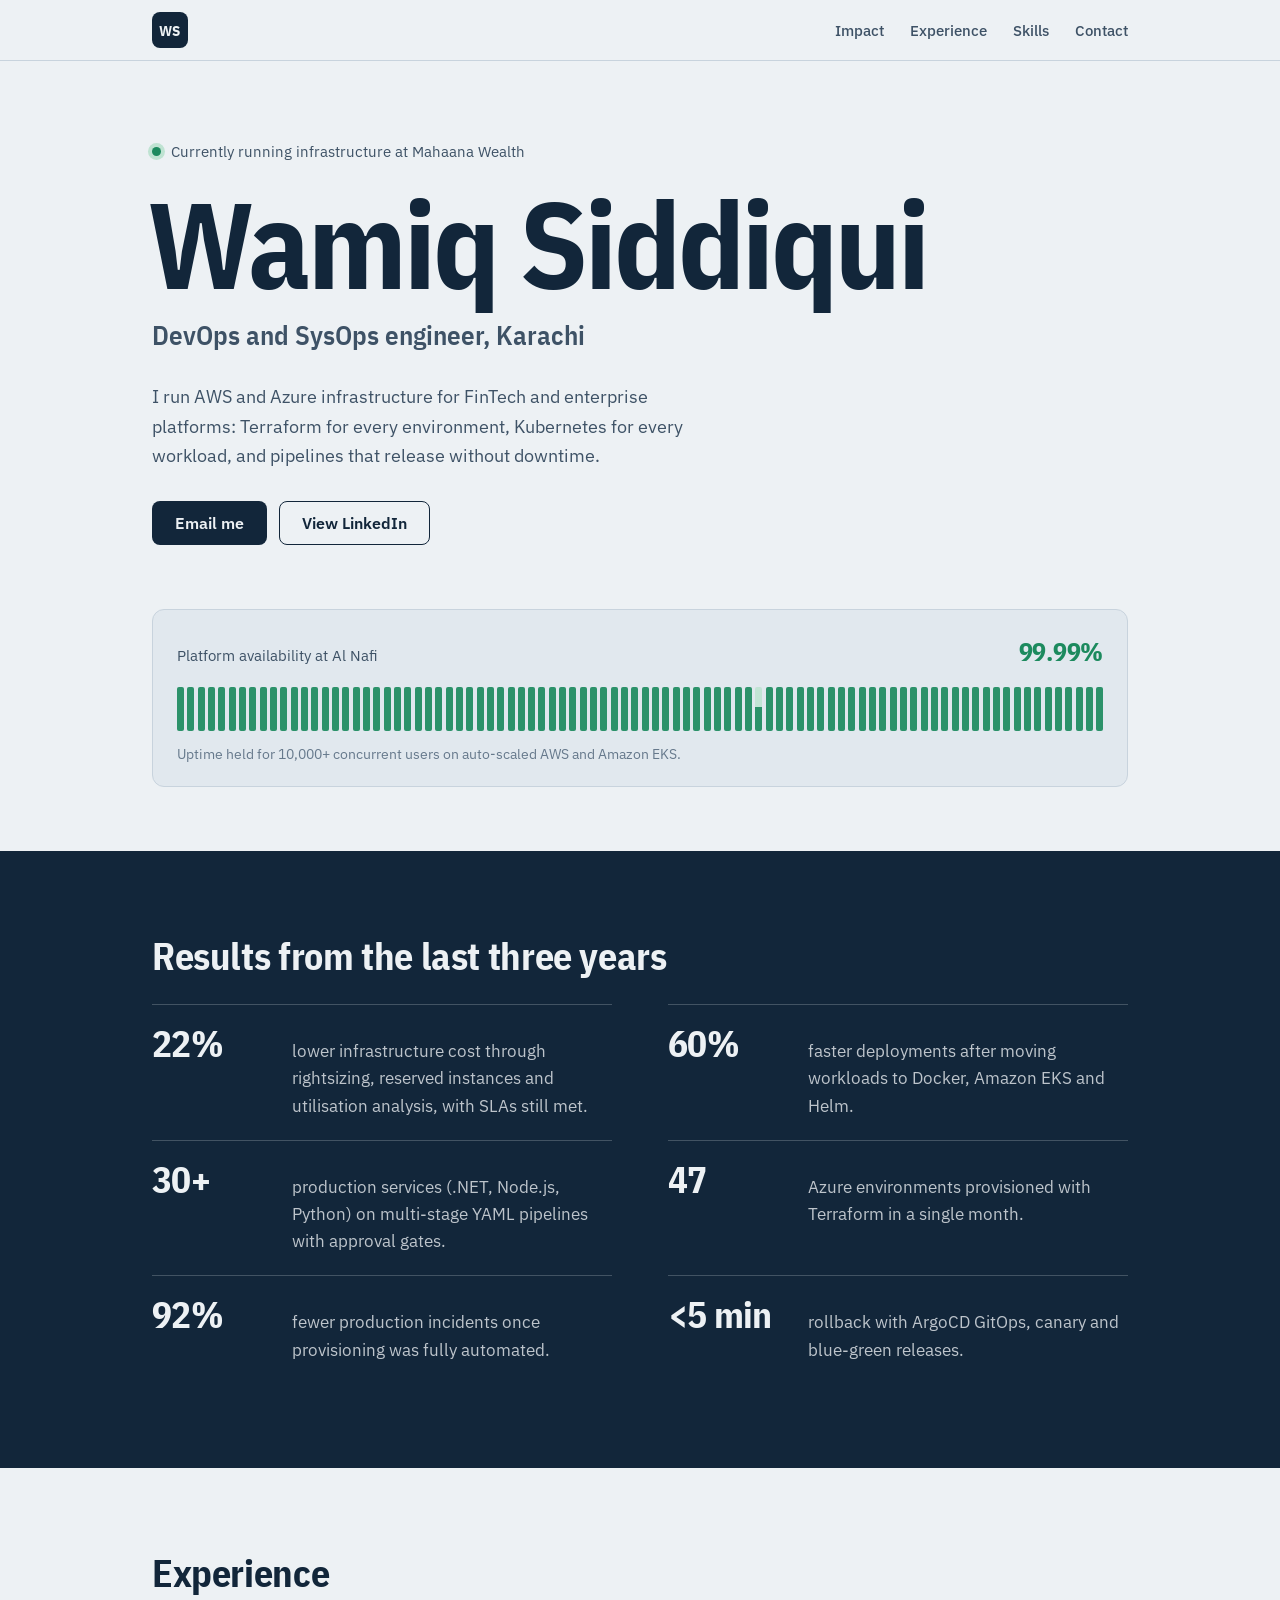
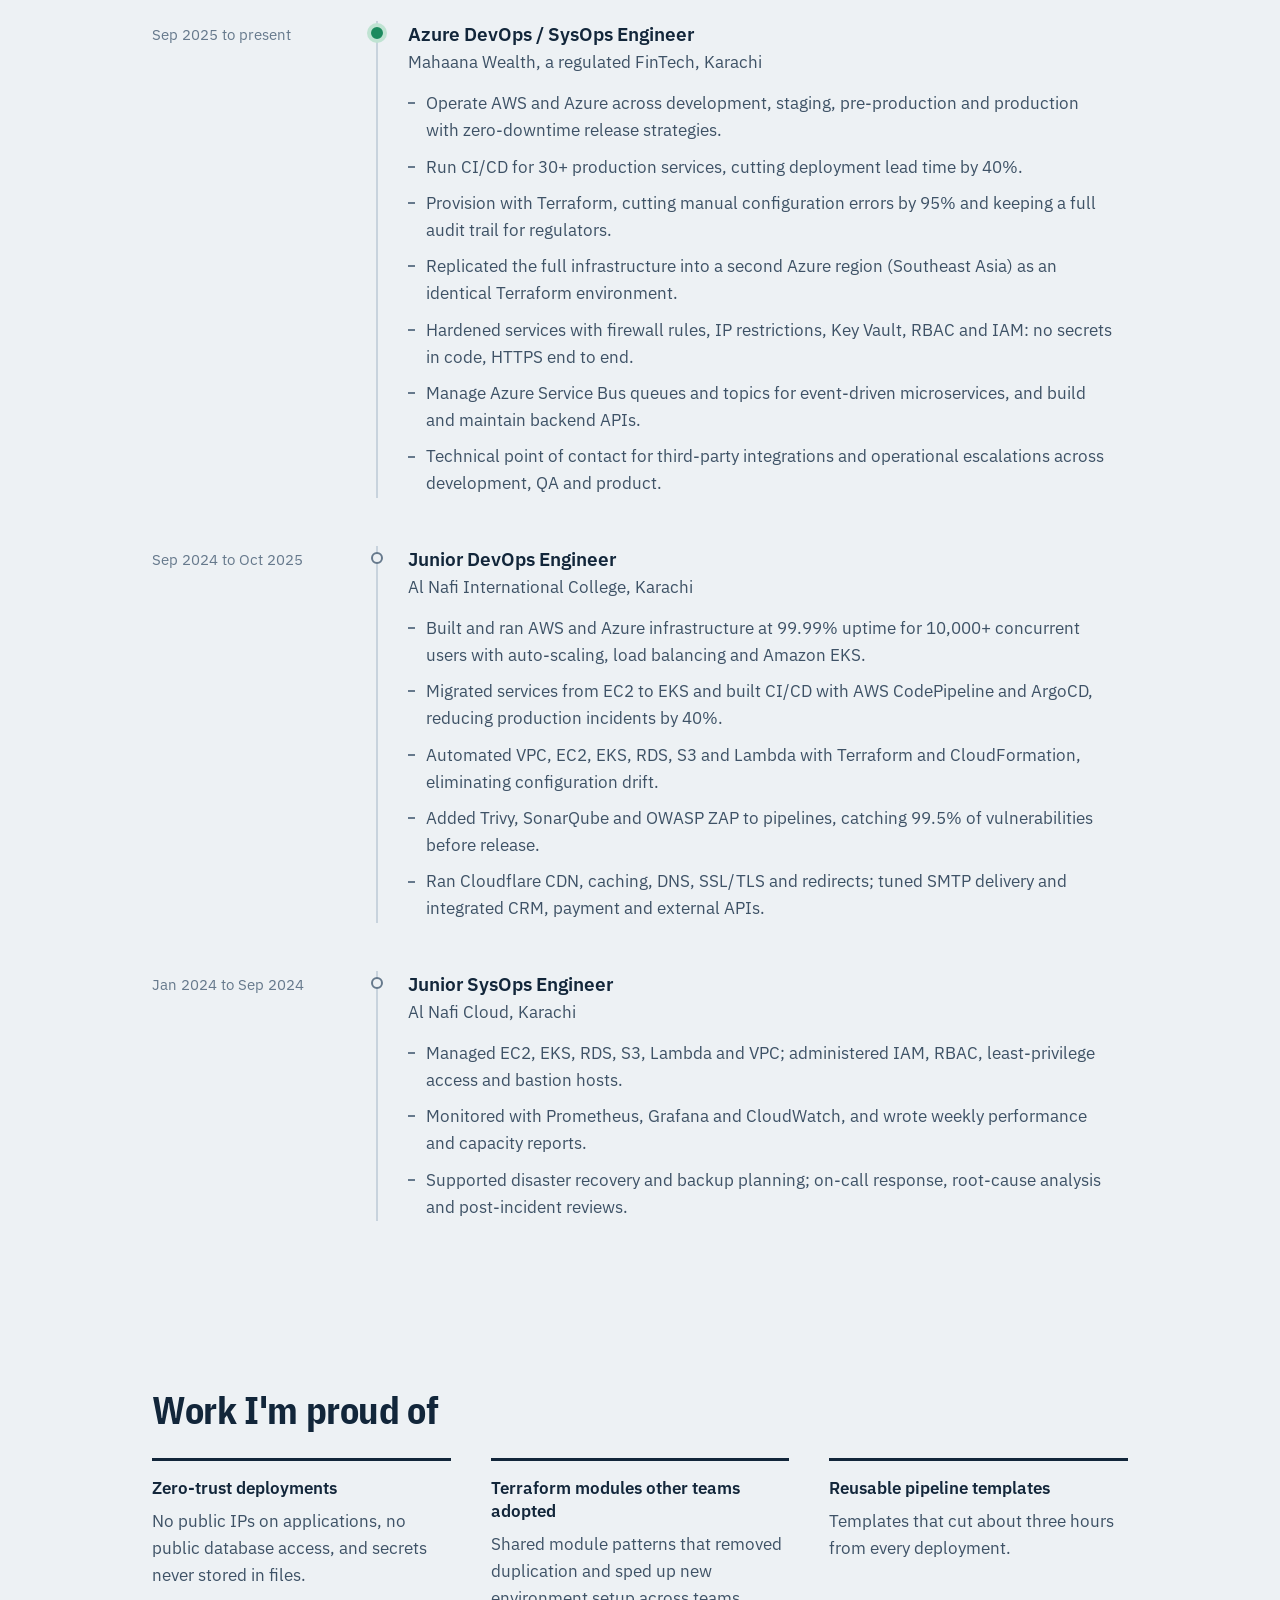
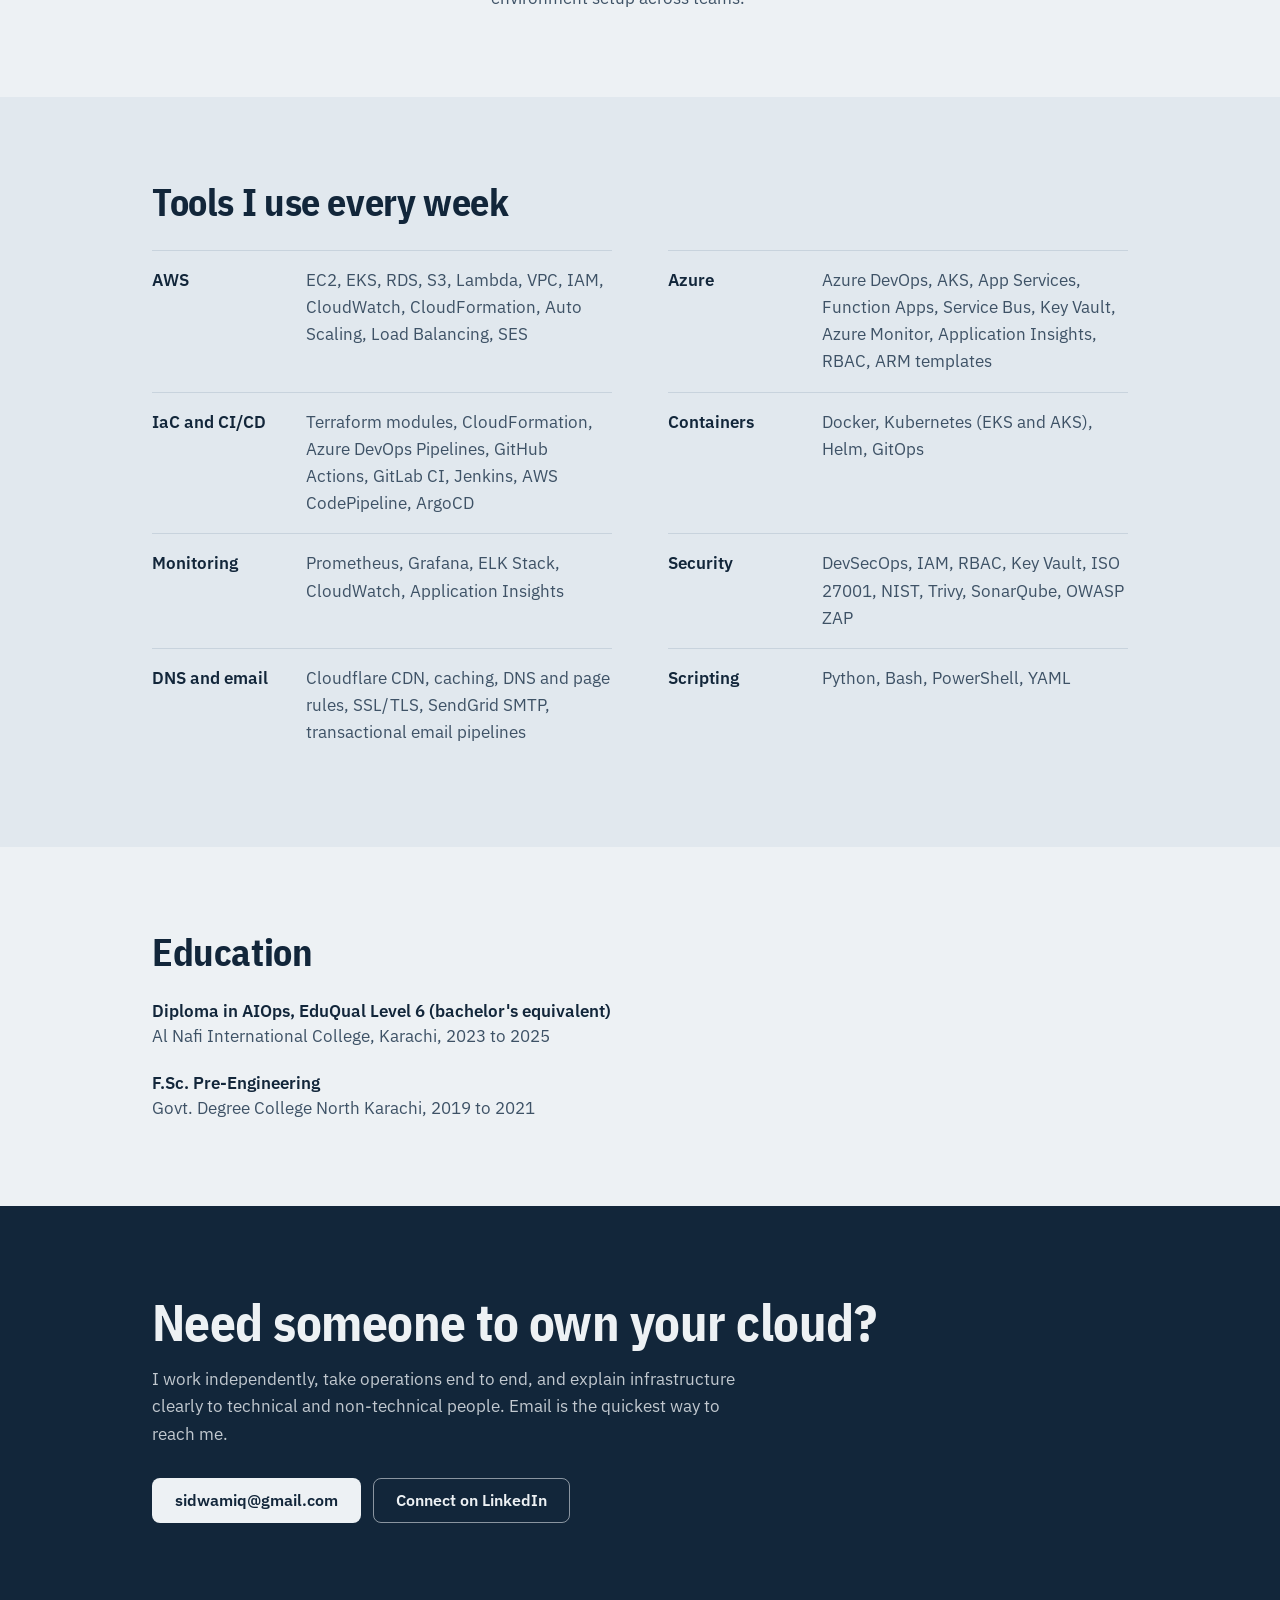
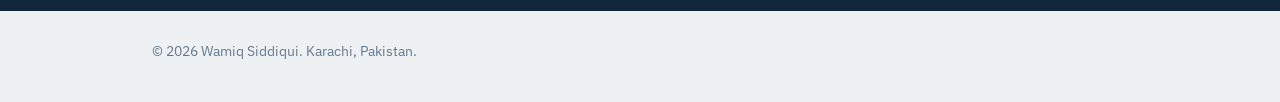
==== index.html @ 4be4a843 "Add portfolio site for Wamiq Siddiqui Static one-page portfolio built from his CV: hero with a statu" ====
<!DOCTYPE html>
<html lang="en">
<head>
<meta charset="utf-8">
<meta name="viewport" content="width=device-width, initial-scale=1">
<title>Wamiq Siddiqui, DevOps and SysOps Engineer</title>
<meta name="description" content="Wamiq Siddiqui is a DevOps and SysOps engineer in Karachi with nearly 3 years running AWS and Azure infrastructure for FinTech and enterprise platforms.">
<meta name="theme-color" content="#12263A">
<meta property="og:type" content="profile">
<meta property="og:title" content="Wamiq Siddiqui, DevOps and SysOps Engineer">
<meta property="og:description" content="AWS and Azure infrastructure, Terraform, Kubernetes and CI/CD for FinTech and enterprise platforms. Based in Karachi.">
<meta property="og:image" content="og-image.png">
<meta name="twitter:card" content="summary_large_image">
<link rel="icon" href="favicon.svg" type="image/svg+xml">
<link rel="preconnect" href="https://fonts.googleapis.com">
<link rel="preconnect" href="https://fonts.gstatic.com" crossorigin>
<link href="https://fonts.googleapis.com/css2?family=IBM+Plex+Sans+Condensed:wght@600;700&family=IBM+Plex+Sans:ital,wght@0,400;0,500;0,600;1,400&display=swap" rel="stylesheet">
<link rel="stylesheet" href="styles.css">
<script type="application/ld+json">
{
  "@context": "https://schema.org",
  "@type": "Person",
  "name": "Wamiq Siddiqui",
  "jobTitle": "DevOps / SysOps Engineer",
  "email": "mailto:sidwamiq@gmail.com",
  "address": { "@type": "PostalAddress", "addressLocality": "Karachi", "addressCountry": "PK" },
  "worksFor": { "@type": "Organization", "name": "Mahaana Wealth" },
  "sameAs": ["https://linkedin.com/in/wamiq-siddiqui-sid-412372236"],
  "knowsAbout": ["AWS", "Microsoft Azure", "Terraform", "Kubernetes", "CI/CD", "DevSecOps", "Cloudflare"]
}
</script>
</head>
<body>
<a class="skip" href="#main">Skip to content</a>

<header class="top">
  <div class="wrap top-row">
    <a class="mark" href="#main" aria-label="Wamiq Siddiqui, back to top"><span aria-hidden="true">WS</span></a>
    <nav aria-label="Sections">
      <a href="#impact">Impact</a>
      <a href="#experience">Experience</a>
      <a href="#skills">Skills</a>
      <a href="#contact">Contact</a>
    </nav>
  </div>
</header>

<main id="main">
  <section class="hero wrap" aria-labelledby="name">
    <p class="state"><span class="dot" aria-hidden="true"></span>Currently running infrastructure at Mahaana Wealth</p>
    <h1 id="name">Wamiq Siddiqui</h1>
    <p class="role">DevOps and SysOps engineer, Karachi</p>
    <p class="lede">I run AWS and Azure infrastructure for FinTech and enterprise platforms: Terraform for every environment, Kubernetes for every workload, and pipelines that release without downtime.</p>
    <div class="actions">
      <a class="btn btn-solid" href="mailto:sidwamiq@gmail.com">Email me</a>
      <a class="btn btn-line" href="https://linkedin.com/in/wamiq-siddiqui-sid-412372236" rel="noopener">View LinkedIn</a>
    </div>

    <figure class="uptime" aria-labelledby="uptime-cap">
      <div class="uptime-head">
        <span>Platform availability at Al Nafi</span>
        <strong>99.99%</strong>
      </div>
      <div class="bars" aria-hidden="true"></div>
      <figcaption id="uptime-cap">Uptime held for 10,000+ concurrent users on auto-scaled AWS and Amazon EKS.</figcaption>
    </figure>
  </section>

  <section class="band" id="impact" aria-labelledby="impact-title">
    <div class="wrap">
      <h2 id="impact-title">Results from the last three years</h2>
      <ul class="impact">
        <li><b>22%</b><span>lower infrastructure cost through rightsizing, reserved instances and utilisation analysis, with SLAs still met.</span></li>
        <li><b>60%</b><span>faster deployments after moving workloads to Docker, Amazon EKS and Helm.</span></li>
        <li><b>30+</b><span>production services (.NET, Node.js, Python) on multi-stage YAML pipelines with approval gates.</span></li>
        <li><b>47</b><span>Azure environments provisioned with Terraform in a single month.</span></li>
        <li><b>92%</b><span>fewer production incidents once provisioning was fully automated.</span></li>
        <li><b>&lt;5 min</b><span>rollback with ArgoCD GitOps, canary and blue-green releases.</span></li>
      </ul>
    </div>
  </section>

  <section class="wrap section" id="experience" aria-labelledby="exp-title">
    <h2 id="exp-title">Experience</h2>
    <ol class="timeline">
      <li>
        <div class="when"><time datetime="2025-09">Sep 2025</time> to present</div>
        <div class="what">
          <h3>Azure DevOps / SysOps Engineer</h3>
          <p class="org">Mahaana Wealth, a regulated FinTech, Karachi</p>
          <ul>
            <li>Operate AWS and Azure across development, staging, pre-production and production with zero-downtime release strategies.</li>
            <li>Run CI/CD for 30+ production services, cutting deployment lead time by 40%.</li>
            <li>Provision with Terraform, cutting manual configuration errors by 95% and keeping a full audit trail for regulators.</li>
            <li>Replicated the full infrastructure into a second Azure region (Southeast Asia) as an identical Terraform environment.</li>
            <li>Hardened services with firewall rules, IP restrictions, Key Vault, RBAC and IAM: no secrets in code, HTTPS end to end.</li>
            <li>Manage Azure Service Bus queues and topics for event-driven microservices, and build and maintain backend APIs.</li>
            <li>Technical point of contact for third-party integrations and operational escalations across development, QA and product.</li>
          </ul>
        </div>
      </li>
      <li>
        <div class="when"><time datetime="2024-09">Sep 2024</time> to <time datetime="2025-10">Oct 2025</time></div>
        <div class="what">
          <h3>Junior DevOps Engineer</h3>
          <p class="org">Al Nafi International College, Karachi</p>
          <ul>
            <li>Built and ran AWS and Azure infrastructure at 99.99% uptime for 10,000+ concurrent users with auto-scaling, load balancing and Amazon EKS.</li>
            <li>Migrated services from EC2 to EKS and built CI/CD with AWS CodePipeline and ArgoCD, reducing production incidents by 40%.</li>
            <li>Automated VPC, EC2, EKS, RDS, S3 and Lambda with Terraform and CloudFormation, eliminating configuration drift.</li>
            <li>Added Trivy, SonarQube and OWASP ZAP to pipelines, catching 99.5% of vulnerabilities before release.</li>
            <li>Ran Cloudflare CDN, caching, DNS, SSL/TLS and redirects; tuned SMTP delivery and integrated CRM, payment and external APIs.</li>
          </ul>
        </div>
      </li>
      <li>
        <div class="when"><time datetime="2024-01">Jan 2024</time> to <time datetime="2024-09">Sep 2024</time></div>
        <div class="what">
          <h3>Junior SysOps Engineer</h3>
          <p class="org">Al Nafi Cloud, Karachi</p>
          <ul>
            <li>Managed EC2, EKS, RDS, S3, Lambda and VPC; administered IAM, RBAC, least-privilege access and bastion hosts.</li>
            <li>Monitored with Prometheus, Grafana and CloudWatch, and wrote weekly performance and capacity reports.</li>
            <li>Supported disaster recovery and backup planning; on-call response, root-cause analysis and post-incident reviews.</li>
          </ul>
        </div>
      </li>
    </ol>
  </section>

  <section class="wrap section" aria-labelledby="ach-title">
    <h2 id="ach-title">Work I'm proud of</h2>
    <div class="proud">
      <article>
        <h3>Zero-trust deployments</h3>
        <p>No public IPs on applications, no public database access, and secrets never stored in files.</p>
      </article>
      <article>
        <h3>Terraform modules other teams adopted</h3>
        <p>Shared module patterns that removed duplication and sped up new environment setup across teams.</p>
      </article>
      <article>
        <h3>Reusable pipeline templates</h3>
        <p>Templates that cut about three hours from every deployment.</p>
      </article>
    </div>
  </section>

  <section class="band band-quiet" id="skills" aria-labelledby="skills-title">
    <div class="wrap">
      <h2 id="skills-title">Tools I use every week</h2>
      <dl class="skills">
        <div><dt>AWS</dt><dd>EC2, EKS, RDS, S3, Lambda, VPC, IAM, CloudWatch, CloudFormation, Auto Scaling, Load Balancing, SES</dd></div>
        <div><dt>Azure</dt><dd>Azure DevOps, AKS, App Services, Function Apps, Service Bus, Key Vault, Azure Monitor, Application Insights, RBAC, ARM templates</dd></div>
        <div><dt>IaC and CI/CD</dt><dd>Terraform modules, CloudFormation, Azure DevOps Pipelines, GitHub Actions, GitLab CI, Jenkins, AWS CodePipeline, ArgoCD</dd></div>
        <div><dt>Containers</dt><dd>Docker, Kubernetes (EKS and AKS), Helm, GitOps</dd></div>
        <div><dt>Monitoring</dt><dd>Prometheus, Grafana, ELK Stack, CloudWatch, Application Insights</dd></div>
        <div><dt>Security</dt><dd>DevSecOps, IAM, RBAC, Key Vault, ISO 27001, NIST, Trivy, SonarQube, OWASP ZAP</dd></div>
        <div><dt>DNS and email</dt><dd>Cloudflare CDN, caching, DNS and page rules, SSL/TLS, SendGrid SMTP, transactional email pipelines</dd></div>
        <div><dt>Scripting</dt><dd>Python, Bash, PowerShell, YAML</dd></div>
      </dl>
    </div>
  </section>

  <section class="wrap section" aria-labelledby="edu-title">
    <h2 id="edu-title">Education</h2>
    <ul class="edu">
      <li><h3>Diploma in AIOps, EduQual Level 6 (bachelor's equivalent)</h3><p>Al Nafi International College, Karachi, 2023 to 2025</p></li>
      <li><h3>F.Sc. Pre-Engineering</h3><p>Govt. Degree College North Karachi, 2019 to 2021</p></li>
    </ul>
  </section>

  <section class="contact" id="contact" aria-labelledby="contact-title">
    <div class="wrap">
      <h2 id="contact-title">Need someone to own your cloud?</h2>
      <p>I work independently, take operations end to end, and explain infrastructure clearly to technical and non-technical people. Email is the quickest way to reach me.</p>
      <div class="actions">
        <a class="btn btn-light" href="mailto:sidwamiq@gmail.com">sidwamiq@gmail.com</a>
        <a class="btn btn-ghost" href="https://linkedin.com/in/wamiq-siddiqui-sid-412372236" rel="noopener">Connect on LinkedIn</a>
      </div>
    </div>
  </section>
</main>

<footer class="foot wrap">
  <p>&copy; <span id="yr">2026</span> Wamiq Siddiqui. Karachi, Pakistan.</p>
</footer>

<script src="main.js" defer></script>
</body>
</html>
---- styles.css ----
/* Wamiq Siddiqui portfolio
   Palette: steel-blue paper, navy ink, one status green used only for "healthy" signals. */
:root{
  --paper:#EDF1F4;
  --paper-2:#E1E8EE;
  --ink:#12263A;
  --ink-2:#3E5266;
  --ink-3:#66798C;
  --rule:#C8D3DD;
  --ok:#1C8A5E;
  --ok-soft:#BFE3D2;
  --link:#1F5FBF;
  --wrap:1040px;
  --display:"IBM Plex Sans Condensed","Arial Narrow",system-ui,sans-serif;
  --text:"IBM Plex Sans",system-ui,-apple-system,"Segoe UI",Roboto,sans-serif;
  color-scheme:light;
}
@media (prefers-color-scheme: dark){
  :root{
    --paper:#0F1C29;
    --paper-2:#152637;
    --ink:#E6EDF3;
    --ink-2:#B3C1CE;
    --ink-3:#8496A8;
    --rule:#2A3D50;
    --ok:#3CC48A;
    --ok-soft:#1E4A3A;
    --link:#7FB0FF;
    color-scheme:dark;
  }
}

*,*::before,*::after{box-sizing:border-box}
html{-webkit-text-size-adjust:100%;scroll-behavior:smooth;scroll-padding-top:72px}
body{margin:0;background:var(--paper);color:var(--ink);font-family:var(--text);font-size:17px;line-height:1.6}
a{color:var(--link);text-underline-offset:.2em;text-decoration-thickness:1px}
a:hover{text-decoration-thickness:2px}
:focus-visible{outline:3px solid var(--link);outline-offset:3px;border-radius:4px}
h1,h2,h3{margin:0;font-weight:700;color:var(--ink)}
h2{font-family:var(--display);font-size:clamp(1.7rem,3.4vw,2.35rem);line-height:1.1;letter-spacing:-.01em;margin-bottom:28px}
h3{font-size:1.06rem;line-height:1.35;font-weight:600}
p{margin:0}
ul,ol{margin:0;padding:0}

.wrap{max-width:var(--wrap);margin:0 auto;padding:0 32px}
.skip{position:absolute;left:-999px;top:8px;background:var(--ink);color:var(--paper);padding:8px 14px;border-radius:6px;z-index:50}
.skip:focus{left:12px}

/* top bar */
.top{position:sticky;top:0;z-index:20;background:color-mix(in srgb,var(--paper) 88%,transparent);backdrop-filter:blur(10px);-webkit-backdrop-filter:blur(10px);border-bottom:1px solid var(--rule)}
.top-row{display:flex;align-items:center;justify-content:space-between;height:60px}
.mark{display:grid;place-items:center;width:36px;height:36px;border-radius:8px;background:var(--ink);color:var(--paper);font-family:var(--display);font-weight:700;font-size:.95rem;text-decoration:none;letter-spacing:.02em}
.top nav{display:flex;gap:26px}
.top nav a{color:var(--ink-2);text-decoration:none;font-size:.95rem;font-weight:500}
.top nav a:hover{color:var(--ink)}

/* hero */
.hero{padding:76px 32px 64px}
.state{display:inline-flex;align-items:center;gap:10px;font-size:.93rem;color:var(--ink-2);margin-bottom:26px}
.dot{width:9px;height:9px;border-radius:50%;background:var(--ok);box-shadow:0 0 0 4px var(--ok-soft)}
h1{font-family:var(--display);font-size:clamp(3.2rem,10.5vw,7.6rem);line-height:.9;letter-spacing:-.025em;font-weight:700;margin-left:-.04em}
.role{font-family:var(--display);font-weight:600;font-size:clamp(1.25rem,2.6vw,1.7rem);color:var(--ink-2);margin:14px 0 26px}
.lede{max-width:36rem;font-size:1.15rem;color:var(--ink-2)}
.actions{display:flex;flex-wrap:wrap;gap:12px;margin-top:30px}
.btn{display:inline-flex;align-items:center;padding:12px 22px;border-radius:8px;font-weight:600;font-size:.98rem;text-decoration:none;border:1.5px solid transparent;line-height:1.2}
.btn-solid{background:var(--ink);color:var(--paper)}
.btn-solid:hover{background:var(--link);color:#fff}
.btn-line{border-color:var(--ink);color:var(--ink)}
.btn-line:hover{background:var(--ink);color:var(--paper)}

/* the one bold element: a status-page uptime strip */
.uptime{margin:64px 0 0;padding:22px 24px 20px;background:var(--paper-2);border:1px solid var(--rule);border-radius:12px}
.uptime-head{display:flex;justify-content:space-between;align-items:baseline;gap:16px;margin-bottom:14px;font-size:.95rem;color:var(--ink-2)}
.uptime-head strong{font-family:var(--display);font-size:1.6rem;color:var(--ok);letter-spacing:-.01em}
.bars{display:flex;gap:3px;height:44px;align-items:stretch}
.bars i{flex:1;border-radius:2px;background:var(--ok);transform-origin:bottom;opacity:.92}
.bars i.dip{background:linear-gradient(var(--ok-soft) 0 45%,var(--ok) 45%)}
.uptime figcaption{display:flex;justify-content:space-between;flex-wrap:wrap;gap:6px 20px;margin-top:12px;font-size:.88rem;color:var(--ink-3)}
@media (prefers-reduced-motion: no-preference){
  .bars.go i{animation:rise .7s cubic-bezier(.2,.8,.2,1) both;animation-delay:calc(var(--i) * 9ms)}
  @keyframes rise{from{transform:scaleY(0)}to{transform:scaleY(1)}}
}

/* sections */
.section{padding:84px 32px}
.band{background:var(--ink);color:var(--paper);padding:84px 0}
.band h2{color:var(--paper)}
.band-quiet{background:var(--paper-2);color:var(--ink)}
.band-quiet h2{color:var(--ink)}

.impact{list-style:none;display:grid;grid-template-columns:repeat(2,1fr);gap:0 56px}
.impact li{display:grid;grid-template-columns:7.5rem 1fr;gap:20px;align-items:baseline;padding:20px 0;border-top:1px solid color-mix(in srgb,var(--paper) 22%,transparent)}
.impact b{font-family:var(--display);font-size:2.3rem;line-height:1;letter-spacing:-.02em;color:var(--paper)}
.impact span{color:color-mix(in srgb,var(--paper) 78%,var(--ink))}

/* experience timeline: this is a real sequence, so it gets a rail */
.timeline{list-style:none;position:relative}
.timeline>li{display:grid;grid-template-columns:12rem 1fr;gap:32px;padding:0 0 48px;position:relative}
.timeline>li:last-child{padding-bottom:0}
.when{font-size:.93rem;color:var(--ink-3);padding-top:2px;font-variant-numeric:tabular-nums}
.what{position:relative;padding-left:30px;border-left:2px solid var(--rule)}
.what::before{content:"";position:absolute;left:-7px;top:6px;width:12px;height:12px;border-radius:50%;background:var(--paper);border:2px solid var(--ink-3)}
.timeline>li:first-child .what::before{background:var(--ok);border-color:var(--ok);box-shadow:0 0 0 4px var(--ok-soft)}
.what h3{font-size:1.2rem}
.org{color:var(--ink-2);margin:2px 0 14px}
.what ul{list-style:none;display:grid;gap:9px;max-width:44rem}
.what li{position:relative;padding-left:18px;color:var(--ink-2)}
.what li::before{content:"";position:absolute;left:0;top:.72em;width:7px;height:2px;background:var(--ink-3)}

.proud{display:grid;grid-template-columns:repeat(3,1fr);gap:40px}
.proud article{border-top:3px solid var(--ink);padding-top:16px}
.proud p{color:var(--ink-2);margin-top:8px}

.skills{margin:0;display:grid;grid-template-columns:1fr 1fr;gap:0 56px}
.skills div{display:grid;grid-template-columns:8.5rem 1fr;gap:18px;padding:16px 0;border-top:1px solid var(--rule)}
.skills dt{font-weight:600}
.skills dd{margin:0;color:var(--ink-2)}

.edu{list-style:none;display:grid;gap:22px}
.edu p{color:var(--ink-2)}

.contact{background:var(--ink);color:var(--paper);padding:88px 0}
.contact h2{color:var(--paper);font-size:clamp(2rem,4.6vw,3.2rem);margin-bottom:16px}
.contact p{max-width:38rem;color:color-mix(in srgb,var(--paper) 80%,var(--ink))}
.btn-light{background:var(--paper);color:var(--ink)}
.btn-light:hover{background:var(--ok-soft)}
.btn-ghost{border-color:color-mix(in srgb,var(--paper) 55%,transparent);color:var(--paper)}
.btn-ghost:hover{border-color:var(--paper)}
.contact :focus-visible,.band:not(.band-quiet) :focus-visible{outline-color:var(--paper)}

.foot{padding:28px 32px 40px;font-size:.9rem;color:var(--ink-3)}

@media (max-width: 860px){
  body{font-size:16px}
  .wrap,.hero,.section,.foot{padding-left:20px;padding-right:20px}
  .top nav{gap:16px}
  .top nav a{font-size:.9rem}
  .hero{padding-top:52px}
  .impact,.skills,.proud{grid-template-columns:1fr}
  .proud{gap:28px}
  .timeline>li{grid-template-columns:1fr;gap:6px}
  .section,.band,.contact{padding-top:64px;padding-bottom:64px}
  .bars{gap:2px;height:36px}
}
@media (max-width: 480px){
  .top nav a[href="#skills"]{display:none}
  .impact li{grid-template-columns:5.6rem 1fr;gap:14px}
  .impact b{font-size:1.9rem}
  .skills div{grid-template-columns:1fr;gap:2px}
}

/* dark mode: keep the dark bands dark instead of inverting them */
@media (prefers-color-scheme: dark){
  .band:not(.band-quiet),.contact{background:#08131D;color:#E6EDF3}
  .band:not(.band-quiet) h2,.contact h2,.impact b{color:#E6EDF3}
  .impact li{border-top-color:#22374A}
  .impact span,.contact p{color:#B3C1CE}
  .btn-light{background:#E6EDF3;color:#0F1C29}
  .btn-ghost{border-color:#5E7184;color:#E6EDF3}
  .btn-solid{background:#E6EDF3;color:#0F1C29}
  .btn-solid:hover{background:var(--link);color:#0F1C29}
}
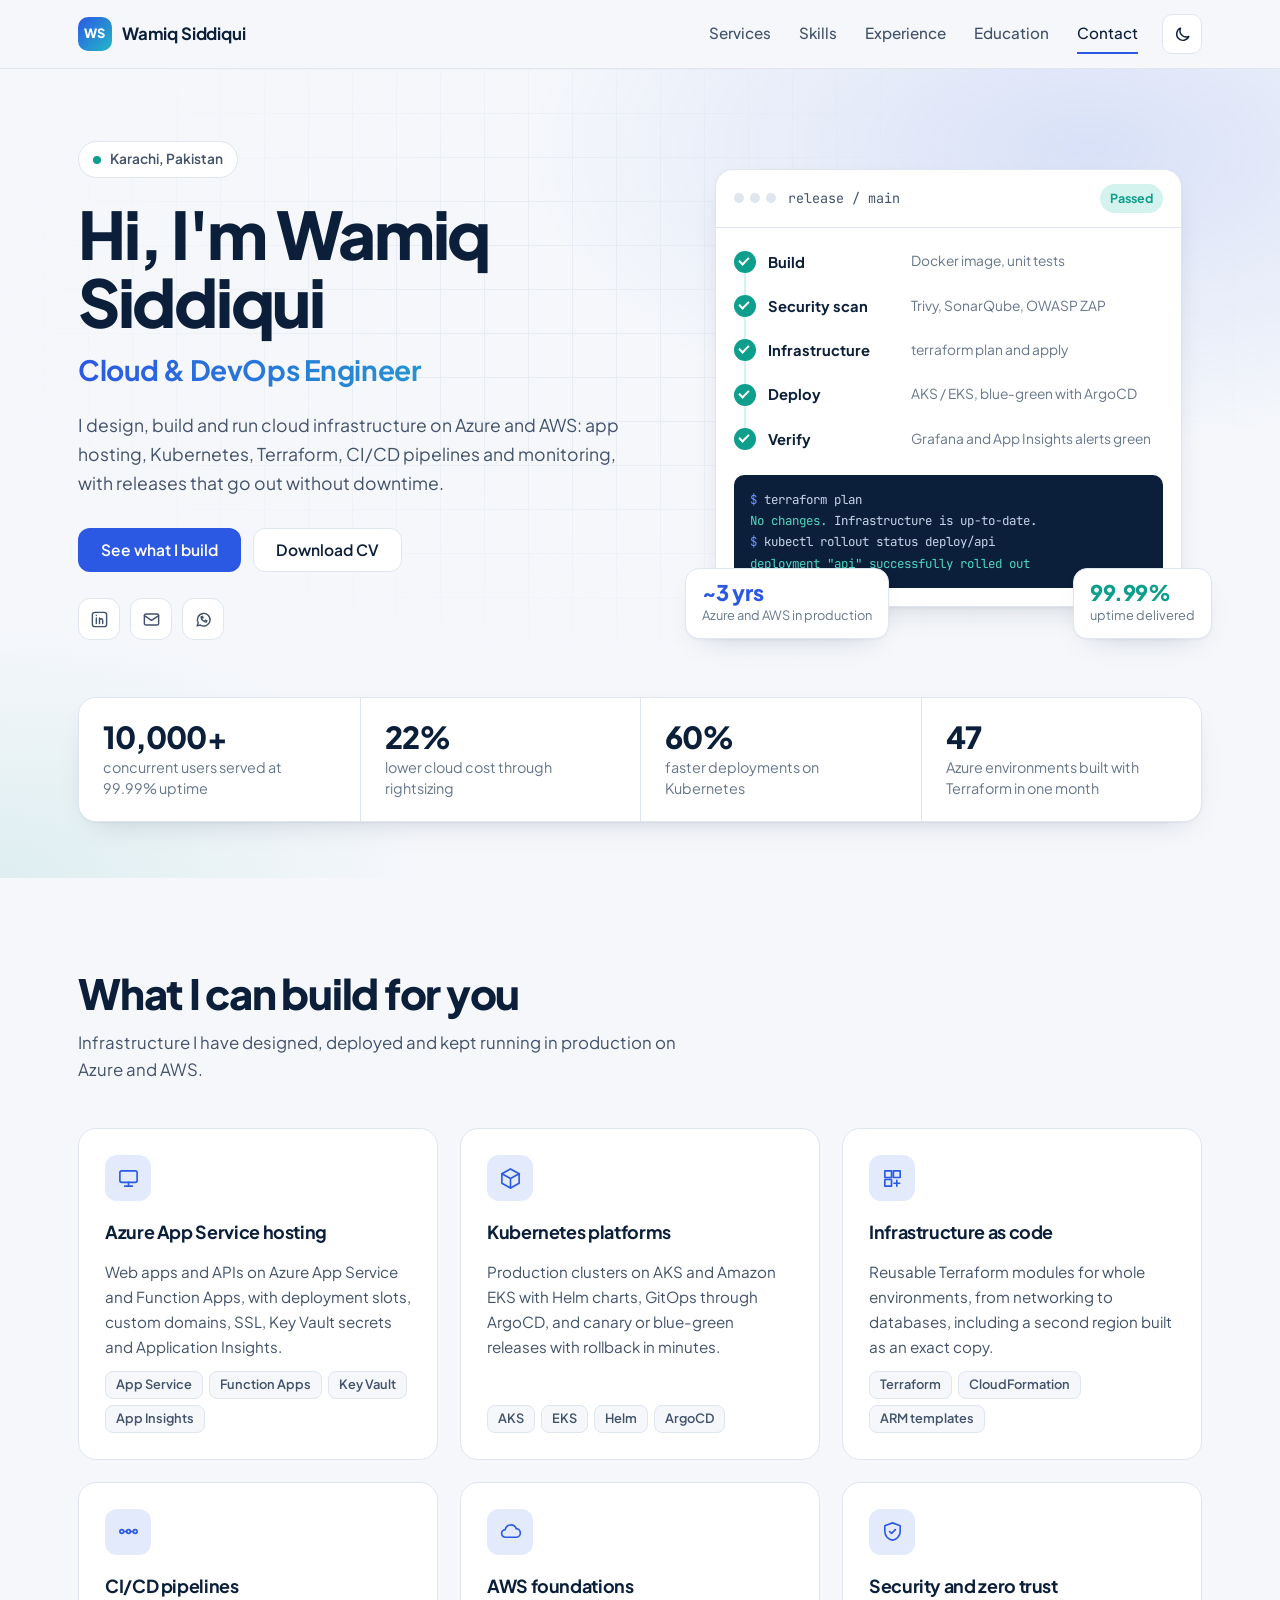
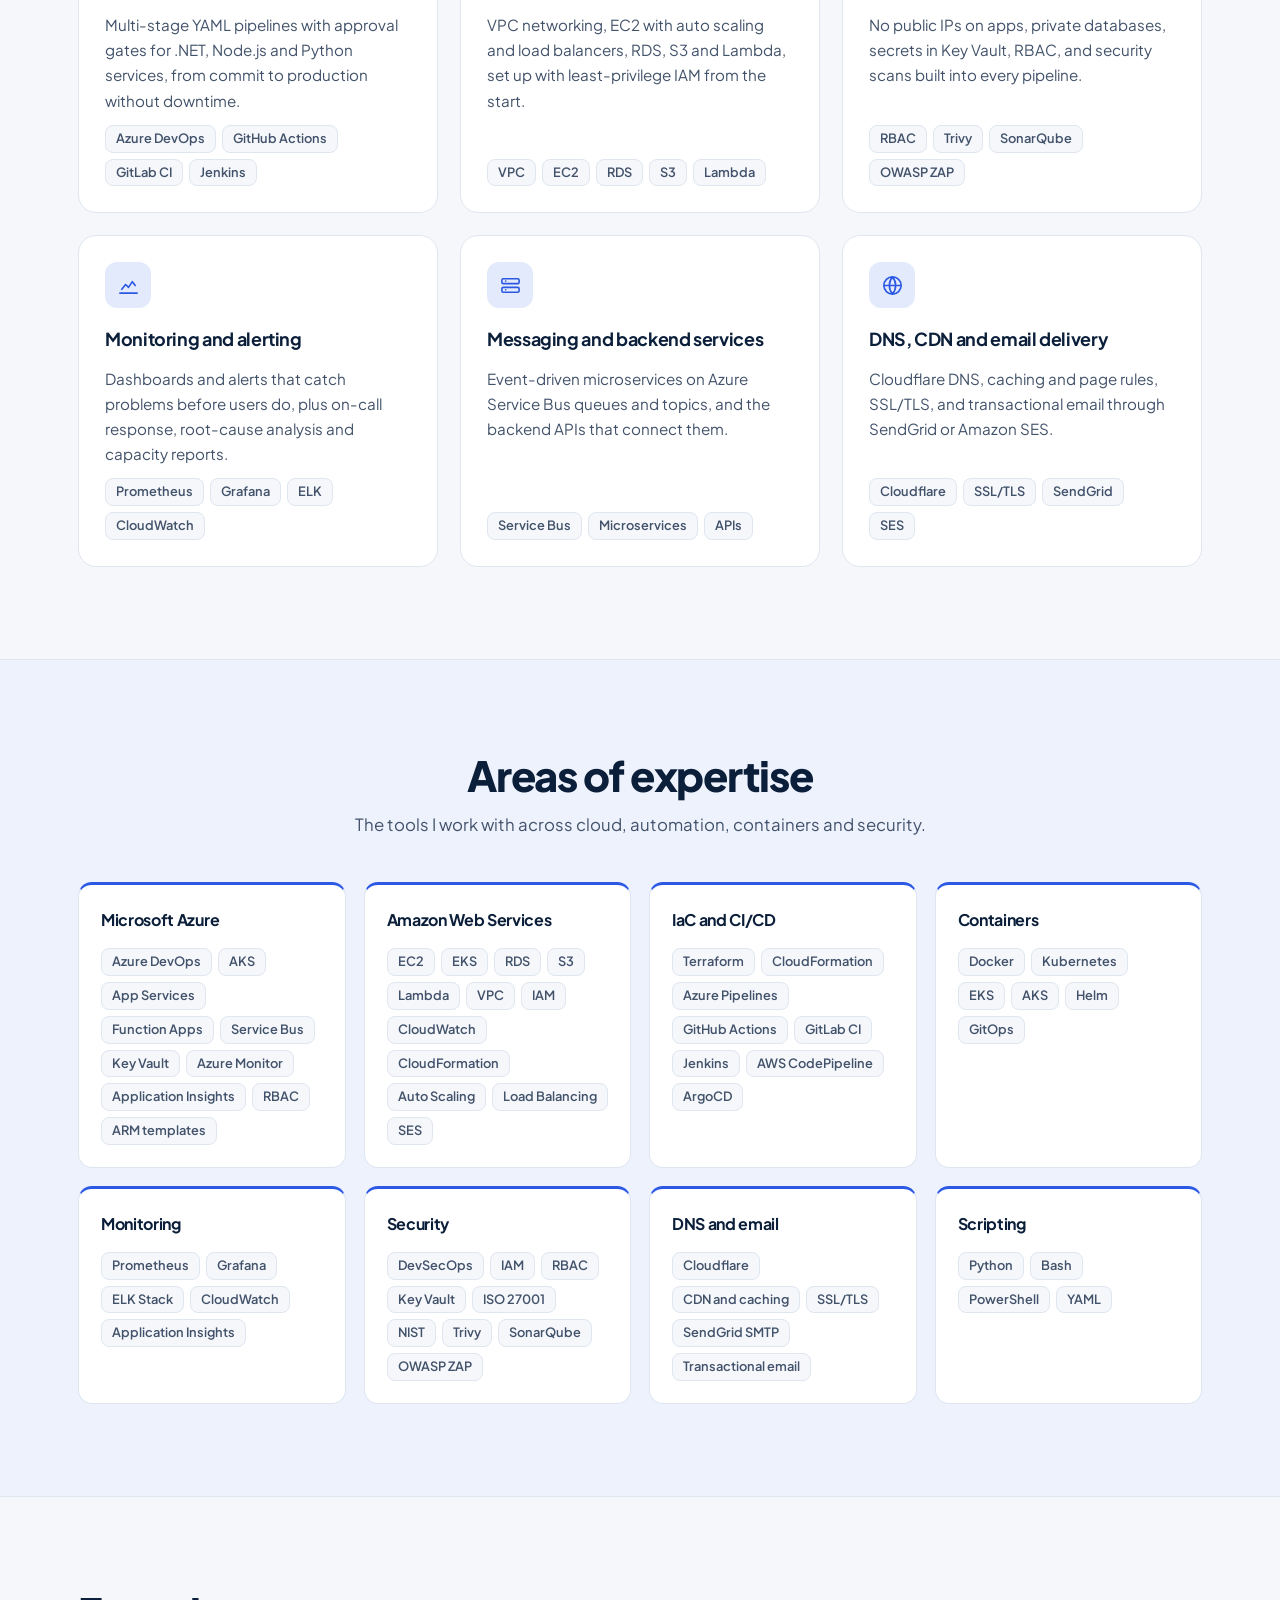
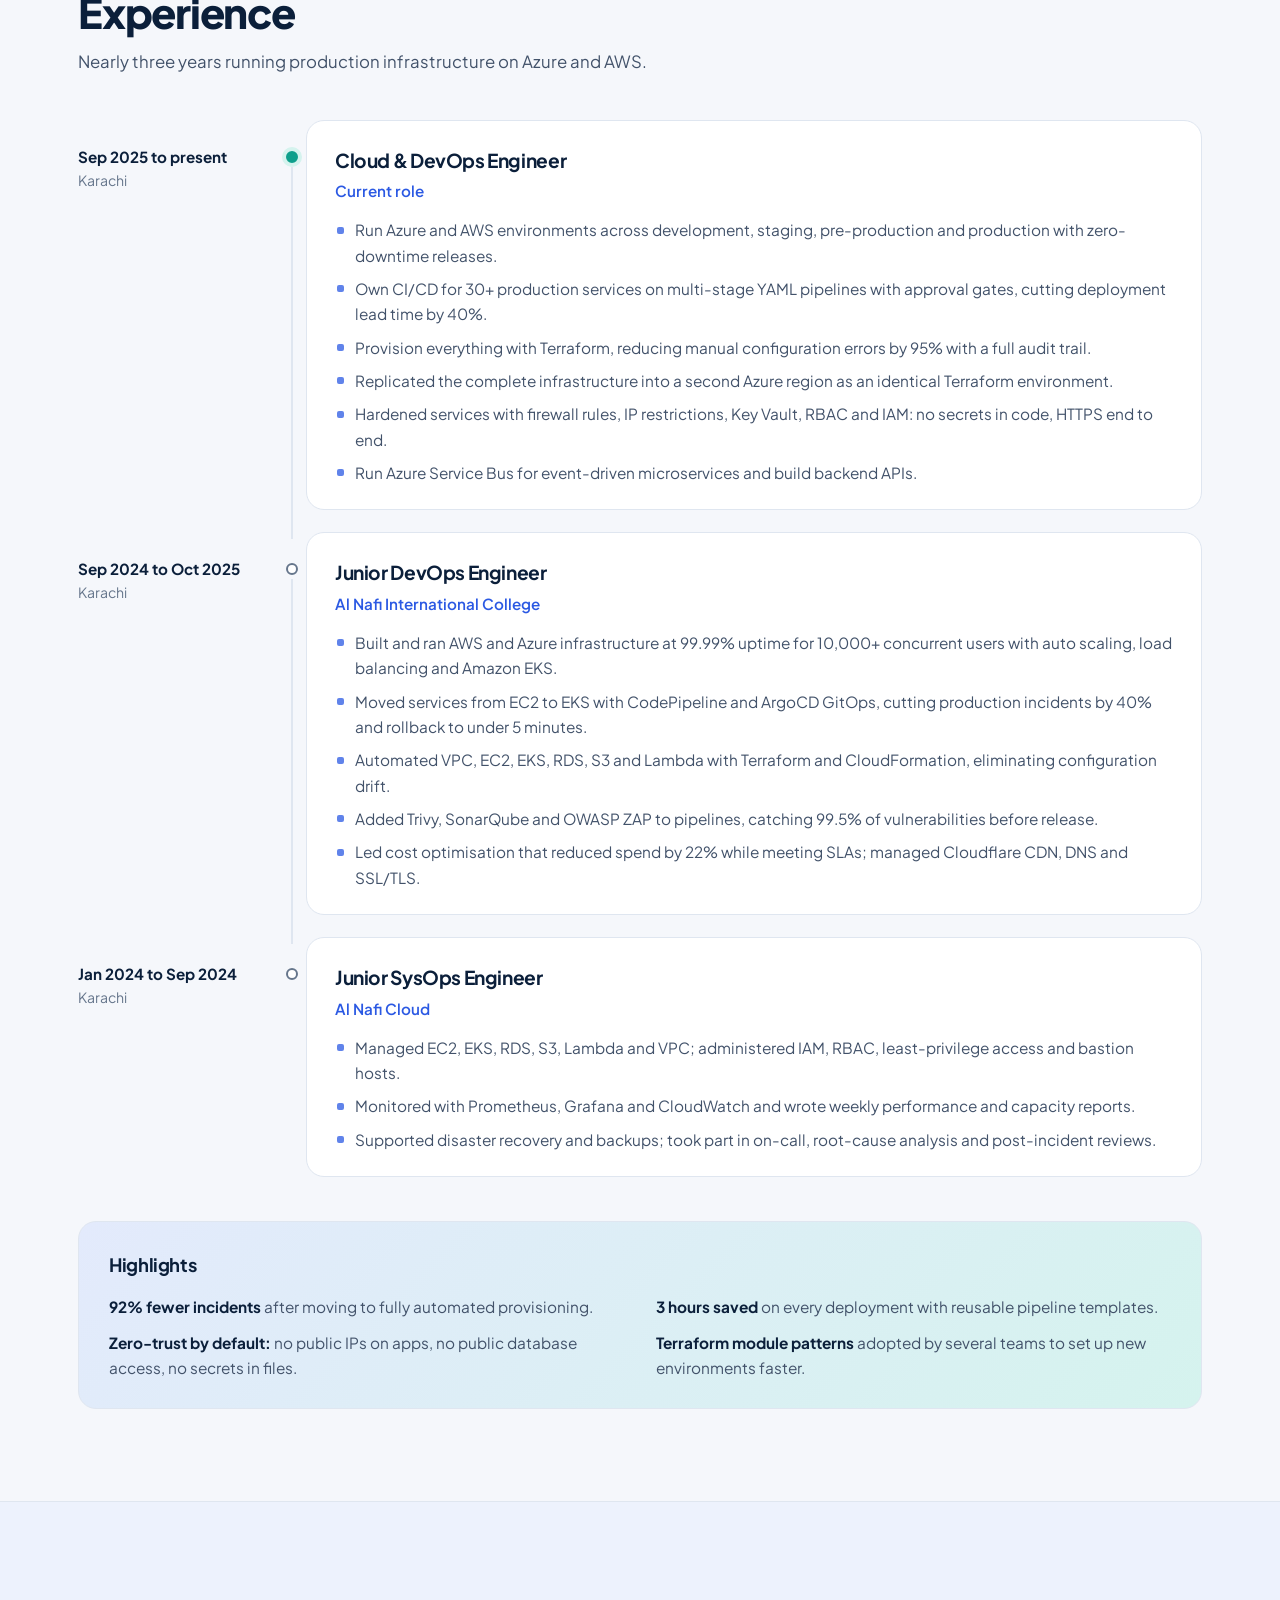
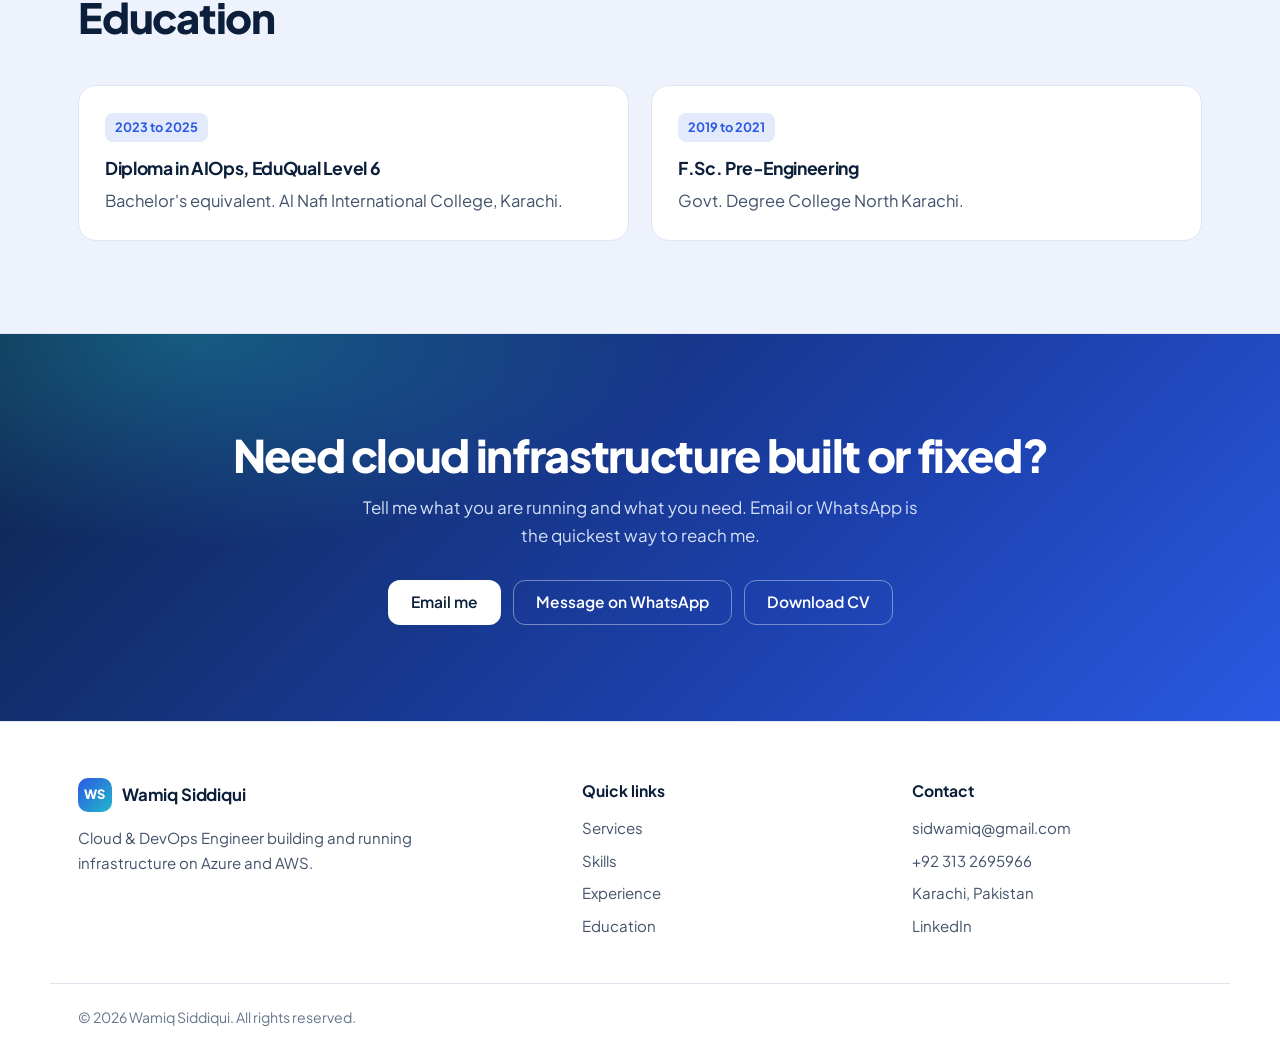
==== commit 41de3b28: "Redesign as a generic Cloud & DevOps Engineer portfolio - Retitle to "Cloud & DevOps Engineer" and d" ====
--- a/index.html
+++ b/index.html
@@ -3,187 +3,331 @@
 <head>
 <meta charset="utf-8">
 <meta name="viewport" content="width=device-width, initial-scale=1">
-<title>Wamiq Siddiqui, DevOps and SysOps Engineer</title>
-<meta name="description" content="Wamiq Siddiqui is a DevOps and SysOps engineer in Karachi with nearly 3 years running AWS and Azure infrastructure for FinTech and enterprise platforms.">
-<meta name="theme-color" content="#12263A">
+<title>Wamiq Siddiqui | Cloud &amp; DevOps Engineer</title>
+<meta name="description" content="Wamiq Siddiqui is a Cloud & DevOps Engineer in Karachi who builds and runs AWS and Azure infrastructure: Azure App Service, AKS and EKS, Terraform, CI/CD pipelines and monitoring.">
+<meta name="theme-color" content="#1E3A8A">
 <meta property="og:type" content="profile">
-<meta property="og:title" content="Wamiq Siddiqui, DevOps and SysOps Engineer">
-<meta property="og:description" content="AWS and Azure infrastructure, Terraform, Kubernetes and CI/CD for FinTech and enterprise platforms. Based in Karachi.">
+<meta property="og:title" content="Wamiq Siddiqui | Cloud & DevOps Engineer">
+<meta property="og:description" content="AWS and Azure infrastructure, Terraform, Kubernetes, CI/CD and monitoring. Based in Karachi, Pakistan.">
 <meta property="og:image" content="og-image.png">
 <meta name="twitter:card" content="summary_large_image">
 <link rel="icon" href="favicon.svg" type="image/svg+xml">
 <link rel="preconnect" href="https://fonts.googleapis.com">
 <link rel="preconnect" href="https://fonts.gstatic.com" crossorigin>
-<link href="https://fonts.googleapis.com/css2?family=IBM+Plex+Sans+Condensed:wght@600;700&family=IBM+Plex+Sans:ital,wght@0,400;0,500;0,600;1,400&display=swap" rel="stylesheet">
+<link href="https://fonts.googleapis.com/css2?family=Plus+Jakarta+Sans:wght@400;500;600;700;800&family=JetBrains+Mono:wght@400;500&display=swap" rel="stylesheet">
 <link rel="stylesheet" href="styles.css">
+<script>
+  // apply saved theme before paint to avoid a flash
+  try { var t = localStorage.getItem('theme'); if (t) document.documentElement.setAttribute('data-theme', t); } catch (e) {}
+</script>
 <script type="application/ld+json">
 {
   "@context": "https://schema.org",
   "@type": "Person",
   "name": "Wamiq Siddiqui",
-  "jobTitle": "DevOps / SysOps Engineer",
+  "jobTitle": "Cloud & DevOps Engineer",
   "email": "mailto:sidwamiq@gmail.com",
+  "telephone": "+92-313-2695966",
   "address": { "@type": "PostalAddress", "addressLocality": "Karachi", "addressCountry": "PK" },
-  "worksFor": { "@type": "Organization", "name": "Mahaana Wealth" },
   "sameAs": ["https://linkedin.com/in/wamiq-siddiqui-sid-412372236"],
-  "knowsAbout": ["AWS", "Microsoft Azure", "Terraform", "Kubernetes", "CI/CD", "DevSecOps", "Cloudflare"]
+  "knowsAbout": ["Microsoft Azure", "Azure App Service", "AWS", "Terraform", "Kubernetes", "Azure DevOps", "CI/CD", "DevSecOps", "Prometheus", "Grafana", "Cloudflare"]
 }
 </script>
 </head>
 <body>
 <a class="skip" href="#main">Skip to content</a>
 
-<header class="top">
-  <div class="wrap top-row">
-    <a class="mark" href="#main" aria-label="Wamiq Siddiqui, back to top"><span aria-hidden="true">WS</span></a>
-    <nav aria-label="Sections">
-      <a href="#impact">Impact</a>
+<header class="nav-bar">
+  <div class="wrap nav-row">
+    <a class="brand" href="#top" aria-label="Wamiq Siddiqui, back to top">
+      <span class="brand-mark" aria-hidden="true">WS</span>
+      <span>Wamiq Siddiqui</span>
+    </a>
+    <nav class="nav-links" id="nav-links" aria-label="Sections">
+      <a href="#services">Services</a>
+      <a href="#skills">Skills</a>
       <a href="#experience">Experience</a>
-      <a href="#skills">Skills</a>
+      <a href="#education">Education</a>
       <a href="#contact">Contact</a>
     </nav>
+    <div class="nav-tools">
+      <button class="icon-btn" id="theme-toggle" type="button" aria-label="Switch to dark mode">
+        <svg class="i-moon" viewBox="0 0 24 24" aria-hidden="true"><path d="M20 14.5A8 8 0 0 1 9.5 4a8 8 0 1 0 10.5 10.5Z"/></svg>
+        <svg class="i-sun" viewBox="0 0 24 24" aria-hidden="true"><circle cx="12" cy="12" r="4"/><path d="M12 2v2M12 20v2M4.9 4.9l1.4 1.4M17.7 17.7l1.4 1.4M2 12h2M20 12h2M4.9 19.1l1.4-1.4M17.7 6.3l1.4-1.4"/></svg>
+      </button>
+      <button class="icon-btn menu-btn" id="menu-btn" type="button" aria-expanded="false" aria-controls="nav-links" aria-label="Open menu">
+        <svg viewBox="0 0 24 24" aria-hidden="true"><path d="M4 7h16M4 12h16M4 17h16"/></svg>
+      </button>
+    </div>
   </div>
 </header>
 
 <main id="main">
-  <section class="hero wrap" aria-labelledby="name">
-    <p class="state"><span class="dot" aria-hidden="true"></span>Currently running infrastructure at Mahaana Wealth</p>
-    <h1 id="name">Wamiq Siddiqui</h1>
-    <p class="role">DevOps and SysOps engineer, Karachi</p>
-    <p class="lede">I run AWS and Azure infrastructure for FinTech and enterprise platforms: Terraform for every environment, Kubernetes for every workload, and pipelines that release without downtime.</p>
-    <div class="actions">
-      <a class="btn btn-solid" href="mailto:sidwamiq@gmail.com">Email me</a>
-      <a class="btn btn-line" href="https://linkedin.com/in/wamiq-siddiqui-sid-412372236" rel="noopener">View LinkedIn</a>
-    </div>
-
-    <figure class="uptime" aria-labelledby="uptime-cap">
-      <div class="uptime-head">
-        <span>Platform availability at Al Nafi</span>
-        <strong>99.99%</strong>
-      </div>
-      <div class="bars" aria-hidden="true"></div>
-      <figcaption id="uptime-cap">Uptime held for 10,000+ concurrent users on auto-scaled AWS and Amazon EKS.</figcaption>
-    </figure>
-  </section>
-
-  <section class="band" id="impact" aria-labelledby="impact-title">
-    <div class="wrap">
-      <h2 id="impact-title">Results from the last three years</h2>
-      <ul class="impact">
-        <li><b>22%</b><span>lower infrastructure cost through rightsizing, reserved instances and utilisation analysis, with SLAs still met.</span></li>
-        <li><b>60%</b><span>faster deployments after moving workloads to Docker, Amazon EKS and Helm.</span></li>
-        <li><b>30+</b><span>production services (.NET, Node.js, Python) on multi-stage YAML pipelines with approval gates.</span></li>
-        <li><b>47</b><span>Azure environments provisioned with Terraform in a single month.</span></li>
-        <li><b>92%</b><span>fewer production incidents once provisioning was fully automated.</span></li>
-        <li><b>&lt;5 min</b><span>rollback with ArgoCD GitOps, canary and blue-green releases.</span></li>
+  <!-- Hero -->
+  <section class="hero" id="top">
+    <div class="wrap hero-grid">
+      <div class="hero-copy">
+        <p class="pill"><span class="pulse" aria-hidden="true"></span>Karachi, Pakistan</p>
+        <h1>Hi, I'm Wamiq Siddiqui</h1>
+        <p class="hero-role">Cloud &amp; DevOps Engineer</p>
+        <p class="hero-lede">I design, build and run cloud infrastructure on Azure and AWS: app hosting, Kubernetes, Terraform, CI/CD pipelines and monitoring, with releases that go out without downtime.</p>
+        <div class="hero-actions">
+          <a class="btn btn-primary" href="#services">See what I build</a>
+          <a class="btn btn-outline" href="resume.pdf" download>Download CV</a>
+        </div>
+        <ul class="hero-social" aria-label="Contact links">
+          <li><a href="https://linkedin.com/in/wamiq-siddiqui-sid-412372236" rel="noopener" aria-label="LinkedIn"><svg viewBox="0 0 24 24" aria-hidden="true"><rect x="3" y="3" width="18" height="18" rx="3"/><path d="M8 10v7M8 7v.01M12 17v-4a2 2 0 0 1 4 0v4M12 10v7"/></svg></a></li>
+          <li><a href="mailto:sidwamiq@gmail.com" aria-label="Email"><svg viewBox="0 0 24 24" aria-hidden="true"><rect x="3" y="5" width="18" height="14" rx="2"/><path d="m3 7 9 6 9-6"/></svg></a></li>
+          <li><a href="https://wa.me/923132695966" rel="noopener" aria-label="WhatsApp"><svg viewBox="0 0 24 24" aria-hidden="true"><path d="M4 20l1.3-3.9A8 8 0 1 1 8 19z"/><path d="M9 9.5c.3 2 2.5 4.2 4.5 4.5l1-1.2 1.8.9-.6 1.6c-3.3.2-6.9-3.4-6.7-6.7l1.6-.6.9 1.8z"/></svg></a></li>
+        </ul>
+      </div>
+
+      <div class="hero-visual" aria-label="Example of a pipeline I run">
+        <div class="pipe-card">
+          <div class="pipe-head">
+            <span class="dots" aria-hidden="true"><i></i><i></i><i></i></span>
+            <span class="pipe-title">release / main</span>
+            <span class="badge-ok">Passed</span>
+          </div>
+          <ol class="stages">
+            <li><span class="tick" aria-hidden="true"></span><b>Build</b><span>Docker image, unit tests</span></li>
+            <li><span class="tick" aria-hidden="true"></span><b>Security scan</b><span>Trivy, SonarQube, OWASP ZAP</span></li>
+            <li><span class="tick" aria-hidden="true"></span><b>Infrastructure</b><span>terraform plan and apply</span></li>
+            <li><span class="tick" aria-hidden="true"></span><b>Deploy</b><span>AKS / EKS, blue-green with ArgoCD</span></li>
+            <li><span class="tick" aria-hidden="true"></span><b>Verify</b><span>Grafana and App Insights alerts green</span></li>
+          </ol>
+          <pre class="term" aria-hidden="true"><span class="c">$</span> terraform plan
+<span class="g">No changes.</span> Infrastructure is up-to-date.
+<span class="c">$</span> kubectl rollout status deploy/api
+<span class="g">deployment "api" successfully rolled out</span></pre>
+        </div>
+        <div class="float-badge fb-1"><strong>99.99%</strong><span>uptime delivered</span></div>
+        <div class="float-badge fb-2"><strong>~3 yrs</strong><span>Azure and AWS in production</span></div>
+      </div>
+    </div>
+
+    <div class="wrap">
+      <ul class="stats" aria-label="Highlights">
+        <li><strong>10,000+</strong><span>concurrent users served at 99.99% uptime</span></li>
+        <li><strong>22%</strong><span>lower cloud cost through rightsizing</span></li>
+        <li><strong>60%</strong><span>faster deployments on Kubernetes</span></li>
+        <li><strong>47</strong><span>Azure environments built with Terraform in one month</span></li>
       </ul>
     </div>
   </section>
 
-  <section class="wrap section" id="experience" aria-labelledby="exp-title">
-    <h2 id="exp-title">Experience</h2>
-    <ol class="timeline">
-      <li>
-        <div class="when"><time datetime="2025-09">Sep 2025</time> to present</div>
-        <div class="what">
-          <h3>Azure DevOps / SysOps Engineer</h3>
-          <p class="org">Mahaana Wealth, a regulated FinTech, Karachi</p>
-          <ul>
-            <li>Operate AWS and Azure across development, staging, pre-production and production with zero-downtime release strategies.</li>
-            <li>Run CI/CD for 30+ production services, cutting deployment lead time by 40%.</li>
-            <li>Provision with Terraform, cutting manual configuration errors by 95% and keeping a full audit trail for regulators.</li>
-            <li>Replicated the full infrastructure into a second Azure region (Southeast Asia) as an identical Terraform environment.</li>
-            <li>Hardened services with firewall rules, IP restrictions, Key Vault, RBAC and IAM: no secrets in code, HTTPS end to end.</li>
-            <li>Manage Azure Service Bus queues and topics for event-driven microservices, and build and maintain backend APIs.</li>
-            <li>Technical point of contact for third-party integrations and operational escalations across development, QA and product.</li>
-          </ul>
-        </div>
-      </li>
-      <li>
-        <div class="when"><time datetime="2024-09">Sep 2024</time> to <time datetime="2025-10">Oct 2025</time></div>
-        <div class="what">
-          <h3>Junior DevOps Engineer</h3>
-          <p class="org">Al Nafi International College, Karachi</p>
-          <ul>
-            <li>Built and ran AWS and Azure infrastructure at 99.99% uptime for 10,000+ concurrent users with auto-scaling, load balancing and Amazon EKS.</li>
-            <li>Migrated services from EC2 to EKS and built CI/CD with AWS CodePipeline and ArgoCD, reducing production incidents by 40%.</li>
-            <li>Automated VPC, EC2, EKS, RDS, S3 and Lambda with Terraform and CloudFormation, eliminating configuration drift.</li>
-            <li>Added Trivy, SonarQube and OWASP ZAP to pipelines, catching 99.5% of vulnerabilities before release.</li>
-            <li>Ran Cloudflare CDN, caching, DNS, SSL/TLS and redirects; tuned SMTP delivery and integrated CRM, payment and external APIs.</li>
-          </ul>
-        </div>
-      </li>
-      <li>
-        <div class="when"><time datetime="2024-01">Jan 2024</time> to <time datetime="2024-09">Sep 2024</time></div>
-        <div class="what">
-          <h3>Junior SysOps Engineer</h3>
-          <p class="org">Al Nafi Cloud, Karachi</p>
-          <ul>
-            <li>Managed EC2, EKS, RDS, S3, Lambda and VPC; administered IAM, RBAC, least-privilege access and bastion hosts.</li>
-            <li>Monitored with Prometheus, Grafana and CloudWatch, and wrote weekly performance and capacity reports.</li>
-            <li>Supported disaster recovery and backup planning; on-call response, root-cause analysis and post-incident reviews.</li>
-          </ul>
-        </div>
-      </li>
-    </ol>
-  </section>
-
-  <section class="wrap section" aria-labelledby="ach-title">
-    <h2 id="ach-title">Work I'm proud of</h2>
-    <div class="proud">
-      <article>
-        <h3>Zero-trust deployments</h3>
-        <p>No public IPs on applications, no public database access, and secrets never stored in files.</p>
-      </article>
-      <article>
-        <h3>Terraform modules other teams adopted</h3>
-        <p>Shared module patterns that removed duplication and sped up new environment setup across teams.</p>
-      </article>
-      <article>
-        <h3>Reusable pipeline templates</h3>
-        <p>Templates that cut about three hours from every deployment.</p>
-      </article>
-    </div>
-  </section>
-
-  <section class="band band-quiet" id="skills" aria-labelledby="skills-title">
-    <div class="wrap">
-      <h2 id="skills-title">Tools I use every week</h2>
-      <dl class="skills">
-        <div><dt>AWS</dt><dd>EC2, EKS, RDS, S3, Lambda, VPC, IAM, CloudWatch, CloudFormation, Auto Scaling, Load Balancing, SES</dd></div>
-        <div><dt>Azure</dt><dd>Azure DevOps, AKS, App Services, Function Apps, Service Bus, Key Vault, Azure Monitor, Application Insights, RBAC, ARM templates</dd></div>
-        <div><dt>IaC and CI/CD</dt><dd>Terraform modules, CloudFormation, Azure DevOps Pipelines, GitHub Actions, GitLab CI, Jenkins, AWS CodePipeline, ArgoCD</dd></div>
-        <div><dt>Containers</dt><dd>Docker, Kubernetes (EKS and AKS), Helm, GitOps</dd></div>
-        <div><dt>Monitoring</dt><dd>Prometheus, Grafana, ELK Stack, CloudWatch, Application Insights</dd></div>
-        <div><dt>Security</dt><dd>DevSecOps, IAM, RBAC, Key Vault, ISO 27001, NIST, Trivy, SonarQube, OWASP ZAP</dd></div>
-        <div><dt>DNS and email</dt><dd>Cloudflare CDN, caching, DNS and page rules, SSL/TLS, SendGrid SMTP, transactional email pipelines</dd></div>
-        <div><dt>Scripting</dt><dd>Python, Bash, PowerShell, YAML</dd></div>
-      </dl>
-    </div>
-  </section>
-
-  <section class="wrap section" aria-labelledby="edu-title">
-    <h2 id="edu-title">Education</h2>
-    <ul class="edu">
-      <li><h3>Diploma in AIOps, EduQual Level 6 (bachelor's equivalent)</h3><p>Al Nafi International College, Karachi, 2023 to 2025</p></li>
-      <li><h3>F.Sc. Pre-Engineering</h3><p>Govt. Degree College North Karachi, 2019 to 2021</p></li>
-    </ul>
-  </section>
-
-  <section class="contact" id="contact" aria-labelledby="contact-title">
-    <div class="wrap">
-      <h2 id="contact-title">Need someone to own your cloud?</h2>
-      <p>I work independently, take operations end to end, and explain infrastructure clearly to technical and non-technical people. Email is the quickest way to reach me.</p>
-      <div class="actions">
-        <a class="btn btn-light" href="mailto:sidwamiq@gmail.com">sidwamiq@gmail.com</a>
-        <a class="btn btn-ghost" href="https://linkedin.com/in/wamiq-siddiqui-sid-412372236" rel="noopener">Connect on LinkedIn</a>
+  <!-- Services -->
+  <section class="section" id="services" aria-labelledby="services-title">
+    <div class="wrap">
+      <div class="section-head">
+        <h2 id="services-title">What I can build for you</h2>
+        <p>Infrastructure I have designed, deployed and kept running in production on Azure and AWS.</p>
+      </div>
+      <div class="svc-grid">
+        <article class="svc">
+          <span class="svc-icon" aria-hidden="true"><svg viewBox="0 0 24 24"><rect x="3" y="4" width="18" height="12" rx="2"/><path d="M8 20h8M12 16v4"/></svg></span>
+          <h3>Azure App Service hosting</h3>
+          <p>Web apps and APIs on Azure App Service and Function Apps, with deployment slots, custom domains, SSL, Key Vault secrets and Application Insights.</p>
+          <ul class="chips"><li>App Service</li><li>Function Apps</li><li>Key Vault</li><li>App Insights</li></ul>
+        </article>
+        <article class="svc">
+          <span class="svc-icon" aria-hidden="true"><svg viewBox="0 0 24 24"><path d="M12 2 21 7v10l-9 5-9-5V7z"/><path d="M12 22V12M21 7l-9 5-9-5"/></svg></span>
+          <h3>Kubernetes platforms</h3>
+          <p>Production clusters on AKS and Amazon EKS with Helm charts, GitOps through ArgoCD, and canary or blue-green releases with rollback in minutes.</p>
+          <ul class="chips"><li>AKS</li><li>EKS</li><li>Helm</li><li>ArgoCD</li></ul>
+        </article>
+        <article class="svc">
+          <span class="svc-icon" aria-hidden="true"><svg viewBox="0 0 24 24"><path d="M4 4h7v7H4zM13 4h7v7h-7zM4 13h7v7H4z"/><path d="M16.5 14v6M13.5 17h6"/></svg></span>
+          <h3>Infrastructure as code</h3>
+          <p>Reusable Terraform modules for whole environments, from networking to databases, including a second region built as an exact copy.</p>
+          <ul class="chips"><li>Terraform</li><li>CloudFormation</li><li>ARM templates</li></ul>
+        </article>
+        <article class="svc">
+          <span class="svc-icon" aria-hidden="true"><svg viewBox="0 0 24 24"><circle cx="5" cy="12" r="2"/><circle cx="12" cy="12" r="2"/><circle cx="19" cy="12" r="2"/><path d="M7 12h3M14 12h3"/></svg></span>
+          <h3>CI/CD pipelines</h3>
+          <p>Multi-stage YAML pipelines with approval gates for .NET, Node.js and Python services, from commit to production without downtime.</p>
+          <ul class="chips"><li>Azure DevOps</li><li>GitHub Actions</li><li>GitLab CI</li><li>Jenkins</li></ul>
+        </article>
+        <article class="svc">
+          <span class="svc-icon" aria-hidden="true"><svg viewBox="0 0 24 24"><path d="M7 18a4 4 0 0 1-.5-8A6 6 0 0 1 18 9a4.5 4.5 0 0 1-.5 9z"/></svg></span>
+          <h3>AWS foundations</h3>
+          <p>VPC networking, EC2 with auto scaling and load balancers, RDS, S3 and Lambda, set up with least-privilege IAM from the start.</p>
+          <ul class="chips"><li>VPC</li><li>EC2</li><li>RDS</li><li>S3</li><li>Lambda</li></ul>
+        </article>
+        <article class="svc">
+          <span class="svc-icon" aria-hidden="true"><svg viewBox="0 0 24 24"><path d="M12 3 4 6v6c0 4.5 3.4 8.3 8 9 4.6-.7 8-4.5 8-9V6z"/><path d="m9 12 2 2 4-4"/></svg></span>
+          <h3>Security and zero trust</h3>
+          <p>No public IPs on apps, private databases, secrets in Key Vault, RBAC, and security scans built into every pipeline.</p>
+          <ul class="chips"><li>RBAC</li><li>Trivy</li><li>SonarQube</li><li>OWASP ZAP</li></ul>
+        </article>
+        <article class="svc">
+          <span class="svc-icon" aria-hidden="true"><svg viewBox="0 0 24 24"><path d="M3 20h18"/><path d="M5 16l4-5 3 3 4-6 3 4"/></svg></span>
+          <h3>Monitoring and alerting</h3>
+          <p>Dashboards and alerts that catch problems before users do, plus on-call response, root-cause analysis and capacity reports.</p>
+          <ul class="chips"><li>Prometheus</li><li>Grafana</li><li>ELK</li><li>CloudWatch</li></ul>
+        </article>
+        <article class="svc">
+          <span class="svc-icon" aria-hidden="true"><svg viewBox="0 0 24 24"><rect x="3" y="5" width="18" height="5" rx="1.5"/><rect x="3" y="14" width="18" height="5" rx="1.5"/><path d="M7 7.5h.01M7 16.5h.01"/></svg></span>
+          <h3>Messaging and backend services</h3>
+          <p>Event-driven microservices on Azure Service Bus queues and topics, and the backend APIs that connect them.</p>
+          <ul class="chips"><li>Service Bus</li><li>Microservices</li><li>APIs</li></ul>
+        </article>
+        <article class="svc">
+          <span class="svc-icon" aria-hidden="true"><svg viewBox="0 0 24 24"><circle cx="12" cy="12" r="9"/><path d="M3 12h18M12 3a14 14 0 0 1 0 18M12 3a14 14 0 0 0 0 18"/></svg></span>
+          <h3>DNS, CDN and email delivery</h3>
+          <p>Cloudflare DNS, caching and page rules, SSL/TLS, and transactional email through SendGrid or Amazon SES.</p>
+          <ul class="chips"><li>Cloudflare</li><li>SSL/TLS</li><li>SendGrid</li><li>SES</li></ul>
+        </article>
+      </div>
+    </div>
+  </section>
+
+  <!-- Skills -->
+  <section class="section section-tint" id="skills" aria-labelledby="skills-title">
+    <div class="wrap">
+      <div class="section-head center">
+        <h2 id="skills-title">Areas of expertise</h2>
+        <p>The tools I work with across cloud, automation, containers and security.</p>
+      </div>
+      <div class="skill-grid">
+        <div class="skill-card"><h3>Microsoft Azure</h3><ul class="chips"><li>Azure DevOps</li><li>AKS</li><li>App Services</li><li>Function Apps</li><li>Service Bus</li><li>Key Vault</li><li>Azure Monitor</li><li>Application Insights</li><li>RBAC</li><li>ARM templates</li></ul></div>
+        <div class="skill-card"><h3>Amazon Web Services</h3><ul class="chips"><li>EC2</li><li>EKS</li><li>RDS</li><li>S3</li><li>Lambda</li><li>VPC</li><li>IAM</li><li>CloudWatch</li><li>CloudFormation</li><li>Auto Scaling</li><li>Load Balancing</li><li>SES</li></ul></div>
+        <div class="skill-card"><h3>IaC and CI/CD</h3><ul class="chips"><li>Terraform</li><li>CloudFormation</li><li>Azure Pipelines</li><li>GitHub Actions</li><li>GitLab CI</li><li>Jenkins</li><li>AWS CodePipeline</li><li>ArgoCD</li></ul></div>
+        <div class="skill-card"><h3>Containers</h3><ul class="chips"><li>Docker</li><li>Kubernetes</li><li>EKS</li><li>AKS</li><li>Helm</li><li>GitOps</li></ul></div>
+        <div class="skill-card"><h3>Monitoring</h3><ul class="chips"><li>Prometheus</li><li>Grafana</li><li>ELK Stack</li><li>CloudWatch</li><li>Application Insights</li></ul></div>
+        <div class="skill-card"><h3>Security</h3><ul class="chips"><li>DevSecOps</li><li>IAM</li><li>RBAC</li><li>Key Vault</li><li>ISO 27001</li><li>NIST</li><li>Trivy</li><li>SonarQube</li><li>OWASP ZAP</li></ul></div>
+        <div class="skill-card"><h3>DNS and email</h3><ul class="chips"><li>Cloudflare</li><li>CDN and caching</li><li>SSL/TLS</li><li>SendGrid SMTP</li><li>Transactional email</li></ul></div>
+        <div class="skill-card"><h3>Scripting</h3><ul class="chips"><li>Python</li><li>Bash</li><li>PowerShell</li><li>YAML</li></ul></div>
+      </div>
+    </div>
+  </section>
+
+  <!-- Experience -->
+  <section class="section" id="experience" aria-labelledby="exp-title">
+    <div class="wrap">
+      <div class="section-head">
+        <h2 id="exp-title">Experience</h2>
+        <p>Nearly three years running production infrastructure on Azure and AWS.</p>
+      </div>
+      <ol class="timeline">
+        <li class="job current">
+          <div class="job-meta"><span class="job-date">Sep 2025 to present</span><span class="job-place">Karachi</span></div>
+          <div class="job-body">
+            <h3>Cloud &amp; DevOps Engineer</h3>
+            <p class="job-org">Current role</p>
+            <ul>
+              <li>Run Azure and AWS environments across development, staging, pre-production and production with zero-downtime releases.</li>
+              <li>Own CI/CD for 30+ production services on multi-stage YAML pipelines with approval gates, cutting deployment lead time by 40%.</li>
+              <li>Provision everything with Terraform, reducing manual configuration errors by 95% with a full audit trail.</li>
+              <li>Replicated the complete infrastructure into a second Azure region as an identical Terraform environment.</li>
+              <li>Hardened services with firewall rules, IP restrictions, Key Vault, RBAC and IAM: no secrets in code, HTTPS end to end.</li>
+              <li>Run Azure Service Bus for event-driven microservices and build backend APIs.</li>
+            </ul>
+          </div>
+        </li>
+        <li class="job">
+          <div class="job-meta"><span class="job-date">Sep 2024 to Oct 2025</span><span class="job-place">Karachi</span></div>
+          <div class="job-body">
+            <h3>Junior DevOps Engineer</h3>
+            <p class="job-org">Al Nafi International College</p>
+            <ul>
+              <li>Built and ran AWS and Azure infrastructure at 99.99% uptime for 10,000+ concurrent users with auto scaling, load balancing and Amazon EKS.</li>
+              <li>Moved services from EC2 to EKS with CodePipeline and ArgoCD GitOps, cutting production incidents by 40% and rollback to under 5 minutes.</li>
+              <li>Automated VPC, EC2, EKS, RDS, S3 and Lambda with Terraform and CloudFormation, eliminating configuration drift.</li>
+              <li>Added Trivy, SonarQube and OWASP ZAP to pipelines, catching 99.5% of vulnerabilities before release.</li>
+              <li>Led cost optimisation that reduced spend by 22% while meeting SLAs; managed Cloudflare CDN, DNS and SSL/TLS.</li>
+            </ul>
+          </div>
+        </li>
+        <li class="job">
+          <div class="job-meta"><span class="job-date">Jan 2024 to Sep 2024</span><span class="job-place">Karachi</span></div>
+          <div class="job-body">
+            <h3>Junior SysOps Engineer</h3>
+            <p class="job-org">Al Nafi Cloud</p>
+            <ul>
+              <li>Managed EC2, EKS, RDS, S3, Lambda and VPC; administered IAM, RBAC, least-privilege access and bastion hosts.</li>
+              <li>Monitored with Prometheus, Grafana and CloudWatch and wrote weekly performance and capacity reports.</li>
+              <li>Supported disaster recovery and backups; took part in on-call, root-cause analysis and post-incident reviews.</li>
+            </ul>
+          </div>
+        </li>
+      </ol>
+
+      <div class="wins">
+        <h3>Highlights</h3>
+        <ul>
+          <li><strong>92% fewer incidents</strong> after moving to fully automated provisioning.</li>
+          <li><strong>3 hours saved</strong> on every deployment with reusable pipeline templates.</li>
+          <li><strong>Zero-trust by default:</strong> no public IPs on apps, no public database access, no secrets in files.</li>
+          <li><strong>Terraform module patterns</strong> adopted by several teams to set up new environments faster.</li>
+        </ul>
+      </div>
+    </div>
+  </section>
+
+  <!-- Education -->
+  <section class="section section-tint" id="education" aria-labelledby="edu-title">
+    <div class="wrap">
+      <div class="section-head">
+        <h2 id="edu-title">Education</h2>
+      </div>
+      <div class="edu-grid">
+        <article class="edu-card">
+          <span class="edu-year">2023 to 2025</span>
+          <h3>Diploma in AIOps, EduQual Level 6</h3>
+          <p>Bachelor's equivalent. Al Nafi International College, Karachi.</p>
+        </article>
+        <article class="edu-card">
+          <span class="edu-year">2019 to 2021</span>
+          <h3>F.Sc. Pre-Engineering</h3>
+          <p>Govt. Degree College North Karachi.</p>
+        </article>
+      </div>
+    </div>
+  </section>
+
+  <!-- CTA -->
+  <section class="cta" id="contact" aria-labelledby="cta-title">
+    <div class="wrap cta-inner">
+      <h2 id="cta-title">Need cloud infrastructure built or fixed?</h2>
+      <p>Tell me what you are running and what you need. Email or WhatsApp is the quickest way to reach me.</p>
+      <div class="cta-actions">
+        <a class="btn btn-light" href="mailto:sidwamiq@gmail.com">Email me</a>
+        <a class="btn btn-ghost-light" href="https://wa.me/923132695966" rel="noopener">Message on WhatsApp</a>
+        <a class="btn btn-ghost-light" href="resume.pdf" download>Download CV</a>
       </div>
     </div>
   </section>
 </main>
 
-<footer class="foot wrap">
-  <p>&copy; <span id="yr">2026</span> Wamiq Siddiqui. Karachi, Pakistan.</p>
+<footer class="footer">
+  <div class="wrap foot-grid">
+    <div>
+      <a class="brand" href="#top"><span class="brand-mark" aria-hidden="true">WS</span><span>Wamiq Siddiqui</span></a>
+      <p class="foot-about">Cloud &amp; DevOps Engineer building and running infrastructure on Azure and AWS.</p>
+    </div>
+    <div>
+      <h2>Quick links</h2>
+      <ul>
+        <li><a href="#services">Services</a></li>
+        <li><a href="#skills">Skills</a></li>
+        <li><a href="#experience">Experience</a></li>
+        <li><a href="#education">Education</a></li>
+      </ul>
+    </div>
+    <div>
+      <h2>Contact</h2>
+      <ul>
+        <li><a href="mailto:sidwamiq@gmail.com">sidwamiq@gmail.com</a></li>
+        <li><a href="tel:+923132695966">+92 313 2695966</a></li>
+        <li>Karachi, Pakistan</li>
+        <li><a href="https://linkedin.com/in/wamiq-siddiqui-sid-412372236" rel="noopener">LinkedIn</a></li>
+      </ul>
+    </div>
+  </div>
+  <div class="wrap foot-bottom">
+    <p>&copy; <span id="yr">2026</span> Wamiq Siddiqui. All rights reserved.</p>
+  </div>
 </footer>
 
 <script src="main.js" defer></script>
--- a/styles.css
+++ b/styles.css
@@ -1,162 +1,266 @@
-/* Wamiq Siddiqui portfolio
-   Palette: steel-blue paper, navy ink, one status green used only for "healthy" signals. */
+/* Wamiq Siddiqui — Cloud & DevOps Engineer
+   Design tokens: navy ink, azure primary, teal only for "healthy/passed" states. */
 :root{
-  --paper:#EDF1F4;
-  --paper-2:#E1E8EE;
-  --ink:#12263A;
-  --ink-2:#3E5266;
-  --ink-3:#66798C;
-  --rule:#C8D3DD;
-  --ok:#1C8A5E;
-  --ok-soft:#BFE3D2;
-  --link:#1F5FBF;
-  --wrap:1040px;
-  --display:"IBM Plex Sans Condensed","Arial Narrow",system-ui,sans-serif;
-  --text:"IBM Plex Sans",system-ui,-apple-system,"Segoe UI",Roboto,sans-serif;
+  --bg:#F5F7FB;
+  --surface:#FFFFFF;
+  --tint:#EDF2FD;
+  --ink:#0B1F3A;
+  --ink-2:#42526A;
+  --ink-3:#66768C;
+  --line:#DFE6F0;
+  --primary:#2B59E3;
+  --primary-ink:#FFFFFF;
+  --primary-soft:#E3EAFC;
+  --navy:#0E2449;
+  --ok:#0E9F8C;
+  --ok-soft:#D5F3EE;
+  --code-bg:#0B1F3A;
+  --code-ink:#C8D6EA;
+  --shadow:0 1px 2px rgba(11,31,58,.05),0 12px 32px -18px rgba(11,31,58,.25);
+  --r-lg:18px;--r-md:14px;--r-sm:10px;
+  --wrap:1180px;
+  --font:"Plus Jakarta Sans",system-ui,-apple-system,"Segoe UI",Roboto,sans-serif;
+  --mono:"JetBrains Mono",ui-monospace,SFMono-Regular,Menlo,monospace;
   color-scheme:light;
 }
+:root[data-theme="dark"]{
+  --bg:#08111F;
+  --surface:#0E1A2D;
+  --tint:#0C1830;
+  --ink:#E8EEF7;
+  --ink-2:#B2BFD1;
+  --ink-3:#8494AB;
+  --line:#1E2E47;
+  --primary:#6F92FF;
+  --primary-ink:#071022;
+  --primary-soft:#16264A;
+  --navy:#050C18;
+  --ok:#35C9B1;
+  --ok-soft:#0F3A36;
+  --code-bg:#050C18;
+  --shadow:0 1px 2px rgba(0,0,0,.3),0 16px 36px -20px rgba(0,0,0,.6);
+  color-scheme:dark;
+}
 @media (prefers-color-scheme: dark){
-  :root{
-    --paper:#0F1C29;
-    --paper-2:#152637;
-    --ink:#E6EDF3;
-    --ink-2:#B3C1CE;
-    --ink-3:#8496A8;
-    --rule:#2A3D50;
-    --ok:#3CC48A;
-    --ok-soft:#1E4A3A;
-    --link:#7FB0FF;
-    color-scheme:dark;
+  :root:not([data-theme="light"]){
+    --bg:#08111F;--surface:#0E1A2D;--tint:#0C1830;--ink:#E8EEF7;--ink-2:#B2BFD1;--ink-3:#8494AB;--line:#1E2E47;
+    --primary:#6F92FF;--primary-ink:#071022;--primary-soft:#16264A;--navy:#050C18;--ok:#35C9B1;--ok-soft:#0F3A36;--code-bg:#050C18;
+    --shadow:0 1px 2px rgba(0,0,0,.3),0 16px 36px -20px rgba(0,0,0,.6);color-scheme:dark;
   }
 }
 
 *,*::before,*::after{box-sizing:border-box}
-html{-webkit-text-size-adjust:100%;scroll-behavior:smooth;scroll-padding-top:72px}
-body{margin:0;background:var(--paper);color:var(--ink);font-family:var(--text);font-size:17px;line-height:1.6}
-a{color:var(--link);text-underline-offset:.2em;text-decoration-thickness:1px}
-a:hover{text-decoration-thickness:2px}
-:focus-visible{outline:3px solid var(--link);outline-offset:3px;border-radius:4px}
-h1,h2,h3{margin:0;font-weight:700;color:var(--ink)}
-h2{font-family:var(--display);font-size:clamp(1.7rem,3.4vw,2.35rem);line-height:1.1;letter-spacing:-.01em;margin-bottom:28px}
-h3{font-size:1.06rem;line-height:1.35;font-weight:600}
+html{-webkit-text-size-adjust:100%;scroll-behavior:smooth;scroll-padding-top:84px}
+body{margin:0;background:var(--bg);color:var(--ink);font-family:var(--font);font-size:16.5px;line-height:1.65}
+h1,h2,h3{margin:0;color:var(--ink);letter-spacing:-.02em}
 p{margin:0}
-ul,ol{margin:0;padding:0}
-
-.wrap{max-width:var(--wrap);margin:0 auto;padding:0 32px}
-.skip{position:absolute;left:-999px;top:8px;background:var(--ink);color:var(--paper);padding:8px 14px;border-radius:6px;z-index:50}
+ul,ol{margin:0;padding:0;list-style:none}
+a{color:var(--primary)}
+svg{display:block}
+:focus-visible{outline:3px solid var(--primary);outline-offset:3px;border-radius:6px}
+.wrap{max-width:var(--wrap);margin:0 auto;padding:0 28px}
+.skip{position:absolute;left:-999px;top:8px;z-index:60;background:var(--ink);color:var(--bg);padding:8px 14px;border-radius:8px}
 .skip:focus{left:12px}
 
-/* top bar */
-.top{position:sticky;top:0;z-index:20;background:color-mix(in srgb,var(--paper) 88%,transparent);backdrop-filter:blur(10px);-webkit-backdrop-filter:blur(10px);border-bottom:1px solid var(--rule)}
-.top-row{display:flex;align-items:center;justify-content:space-between;height:60px}
-.mark{display:grid;place-items:center;width:36px;height:36px;border-radius:8px;background:var(--ink);color:var(--paper);font-family:var(--display);font-weight:700;font-size:.95rem;text-decoration:none;letter-spacing:.02em}
-.top nav{display:flex;gap:26px}
-.top nav a{color:var(--ink-2);text-decoration:none;font-size:.95rem;font-weight:500}
-.top nav a:hover{color:var(--ink)}
+/* nav */
+.nav-bar{position:sticky;top:0;z-index:40;background:color-mix(in srgb,var(--bg) 85%,transparent);-webkit-backdrop-filter:blur(12px);backdrop-filter:blur(12px);border-bottom:1px solid var(--line)}
+.nav-row{display:flex;align-items:center;gap:24px;height:68px}
+.brand{display:inline-flex;align-items:center;gap:10px;color:var(--ink);text-decoration:none;font-weight:700;font-size:1.05rem;letter-spacing:-.01em}
+.brand-mark{display:grid;place-items:center;width:34px;height:34px;border-radius:10px;background:linear-gradient(135deg,var(--primary),#22B8C8);color:#fff;font-size:.8rem;font-weight:800;letter-spacing:.02em}
+.nav-links{display:flex;gap:28px;margin-left:auto}
+.nav-links a{color:var(--ink-2);text-decoration:none;font-weight:500;font-size:.95rem;padding:6px 0;border-bottom:2px solid transparent}
+.nav-links a:hover,.nav-links a.active{color:var(--ink);border-bottom-color:var(--primary)}
+.nav-tools{display:flex;gap:8px}
+.icon-btn{display:grid;place-items:center;width:40px;height:40px;border-radius:10px;border:1px solid var(--line);background:var(--surface);color:var(--ink);cursor:pointer}
+.icon-btn svg{width:19px;height:19px;fill:none;stroke:currentColor;stroke-width:1.8;stroke-linecap:round;stroke-linejoin:round}
+.icon-btn:hover{border-color:var(--primary)}
+.i-sun{display:none!important}
+:root[data-theme="dark"] .i-sun{display:block!important}
+:root[data-theme="dark"] .i-moon{display:none!important}
+.menu-btn{display:none}
+
+/* buttons */
+.btn{display:inline-flex;align-items:center;justify-content:center;gap:8px;padding:12px 22px;border-radius:12px;font-weight:600;font-size:.97rem;text-decoration:none;border:1.5px solid transparent;line-height:1.2;transition:background-color .15s,border-color .15s,color .15s,transform .15s}
+.btn-primary{background:var(--primary);color:var(--primary-ink)}
+.btn-primary:hover{transform:translateY(-1px);filter:brightness(1.06)}
+.btn-outline{border-color:var(--line);background:var(--surface);color:var(--ink)}
+.btn-outline:hover{border-color:var(--primary);color:var(--primary)}
+.btn-light{background:#fff;color:#0B1F3A}
+.btn-light:hover{background:#E3EAFC}
+.btn-ghost-light{border-color:rgba(255,255,255,.4);color:#fff}
+.btn-ghost-light:hover{border-color:#fff;background:rgba(255,255,255,.08)}
 
 /* hero */
-.hero{padding:76px 32px 64px}
-.state{display:inline-flex;align-items:center;gap:10px;font-size:.93rem;color:var(--ink-2);margin-bottom:26px}
-.dot{width:9px;height:9px;border-radius:50%;background:var(--ok);box-shadow:0 0 0 4px var(--ok-soft)}
-h1{font-family:var(--display);font-size:clamp(3.2rem,10.5vw,7.6rem);line-height:.9;letter-spacing:-.025em;font-weight:700;margin-left:-.04em}
-.role{font-family:var(--display);font-weight:600;font-size:clamp(1.25rem,2.6vw,1.7rem);color:var(--ink-2);margin:14px 0 26px}
-.lede{max-width:36rem;font-size:1.15rem;color:var(--ink-2)}
-.actions{display:flex;flex-wrap:wrap;gap:12px;margin-top:30px}
-.btn{display:inline-flex;align-items:center;padding:12px 22px;border-radius:8px;font-weight:600;font-size:.98rem;text-decoration:none;border:1.5px solid transparent;line-height:1.2}
-.btn-solid{background:var(--ink);color:var(--paper)}
-.btn-solid:hover{background:var(--link);color:#fff}
-.btn-line{border-color:var(--ink);color:var(--ink)}
-.btn-line:hover{background:var(--ink);color:var(--paper)}
-
-/* the one bold element: a status-page uptime strip */
-.uptime{margin:64px 0 0;padding:22px 24px 20px;background:var(--paper-2);border:1px solid var(--rule);border-radius:12px}
-.uptime-head{display:flex;justify-content:space-between;align-items:baseline;gap:16px;margin-bottom:14px;font-size:.95rem;color:var(--ink-2)}
-.uptime-head strong{font-family:var(--display);font-size:1.6rem;color:var(--ok);letter-spacing:-.01em}
-.bars{display:flex;gap:3px;height:44px;align-items:stretch}
-.bars i{flex:1;border-radius:2px;background:var(--ok);transform-origin:bottom;opacity:.92}
-.bars i.dip{background:linear-gradient(var(--ok-soft) 0 45%,var(--ok) 45%)}
-.uptime figcaption{display:flex;justify-content:space-between;flex-wrap:wrap;gap:6px 20px;margin-top:12px;font-size:.88rem;color:var(--ink-3)}
+.hero{position:relative;padding:72px 0 56px;overflow:hidden;
+  background:
+    radial-gradient(800px 420px at 85% 10%,color-mix(in srgb,var(--primary) 14%,transparent),transparent 70%),
+    radial-gradient(600px 360px at 0% 100%,color-mix(in srgb,var(--ok) 10%,transparent),transparent 70%)}
+.hero::before{content:"";position:absolute;inset:0;pointer-events:none;opacity:.55;
+  background-image:linear-gradient(var(--line) 1px,transparent 1px),linear-gradient(90deg,var(--line) 1px,transparent 1px);
+  background-size:44px 44px;-webkit-mask-image:radial-gradient(ellipse 70% 60% at 50% 30%,#000 30%,transparent 75%);mask-image:radial-gradient(ellipse 70% 60% at 50% 30%,#000 30%,transparent 75%)}
+.hero-grid{position:relative;display:grid;grid-template-columns:1.05fr .95fr;gap:56px;align-items:center}
+.pill{display:inline-flex;align-items:center;gap:9px;padding:6px 14px;border-radius:999px;background:var(--surface);border:1px solid var(--line);font-size:.86rem;font-weight:600;color:var(--ink-2)}
+.pulse{width:8px;height:8px;border-radius:50%;background:var(--ok);box-shadow:0 0 0 0 color-mix(in srgb,var(--ok) 60%,transparent);animation:pulse 2.4s ease-out infinite}
+@keyframes pulse{70%,100%{box-shadow:0 0 0 8px transparent}}
+.hero h1{font-size:clamp(2.5rem,5.6vw,4.1rem);line-height:1.04;letter-spacing:-.035em;font-weight:800;margin:22px 0 10px}
+.hero-role{font-size:clamp(1.3rem,2.4vw,1.75rem);font-weight:700;letter-spacing:-.015em;background:linear-gradient(90deg,var(--primary),#22B8C8);-webkit-background-clip:text;background-clip:text;color:transparent}
+.hero-lede{margin-top:18px;max-width:34rem;font-size:1.1rem;color:var(--ink-2)}
+.hero-actions{display:flex;flex-wrap:wrap;gap:12px;margin-top:30px}
+.hero-social{display:flex;gap:10px;margin-top:26px}
+.hero-social a{display:grid;place-items:center;width:42px;height:42px;border-radius:12px;border:1px solid var(--line);background:var(--surface);color:var(--ink-2)}
+.hero-social a:hover{color:var(--primary);border-color:var(--primary)}
+.hero-social svg{width:19px;height:19px;fill:none;stroke:currentColor;stroke-width:1.8;stroke-linecap:round;stroke-linejoin:round}
+
+/* hero visual: pipeline card */
+.hero-visual{position:relative;padding:28px 20px 34px}
+.pipe-card{position:relative;background:var(--surface);border:1px solid var(--line);border-radius:var(--r-lg);box-shadow:var(--shadow);overflow:hidden}
+.pipe-head{display:flex;align-items:center;gap:12px;padding:14px 18px;border-bottom:1px solid var(--line)}
+.dots{display:flex;gap:6px}
+.dots i{width:10px;height:10px;border-radius:50%;background:var(--line)}
+.pipe-title{font-family:var(--mono);font-size:.84rem;color:var(--ink-2)}
+.badge-ok{margin-left:auto;font-size:.78rem;font-weight:700;color:var(--ok);background:var(--ok-soft);padding:4px 10px;border-radius:999px}
+.stages{padding:12px 18px 8px;position:relative}
+.stages li{position:relative;display:grid;grid-template-columns:22px 8.2rem 1fr;align-items:center;gap:12px;padding:10px 0;font-size:.92rem}
+.stages li:not(:last-child)::after{content:"";position:absolute;left:10px;top:32px;bottom:-12px;width:2px;background:var(--ok-soft)}
+.stages b{font-weight:700}
+.stages span:last-child{color:var(--ink-3);font-size:.86rem}
+.tick{position:relative;z-index:1;width:22px;height:22px;border-radius:50%;background:var(--ok)}
+.tick::after{content:"";position:absolute;left:7px;top:4px;width:6px;height:10px;border:solid #fff;border-width:0 2px 2px 0;transform:rotate(45deg)}
+.term{margin:6px 18px 18px;padding:14px 16px;background:var(--code-bg);color:var(--code-ink);border-radius:var(--r-sm);font-family:var(--mono);font-size:.78rem;line-height:1.7;white-space:pre-wrap;overflow:hidden}
+.term .c{color:#6F92FF}
+.term .g{color:#4FD8BE}
+.float-badge{position:absolute;display:flex;flex-direction:column;padding:12px 16px;background:var(--surface);border:1px solid var(--line);border-radius:var(--r-md);box-shadow:var(--shadow)}
+.float-badge strong{font-size:1.35rem;font-weight:800;letter-spacing:-.02em;line-height:1.1}
+.float-badge span{font-size:.8rem;color:var(--ink-3)}
+.fb-1{bottom:2px;right:-10px}
+.fb-1 strong{color:var(--ok)}
+.fb-2{bottom:2px;left:-10px}
+.fb-2 strong{color:var(--primary)}
 @media (prefers-reduced-motion: no-preference){
-  .bars.go i{animation:rise .7s cubic-bezier(.2,.8,.2,1) both;animation-delay:calc(var(--i) * 9ms)}
-  @keyframes rise{from{transform:scaleY(0)}to{transform:scaleY(1)}}
-}
+  .stages li{animation:stage .5s ease both}
+  .stages li:nth-child(1){animation-delay:.15s}.stages li:nth-child(2){animation-delay:.35s}.stages li:nth-child(3){animation-delay:.55s}.stages li:nth-child(4){animation-delay:.75s}.stages li:nth-child(5){animation-delay:.95s}
+  .badge-ok{animation:stage .4s ease 1.2s both}
+  @keyframes stage{from{opacity:0;transform:translateX(-8px)}to{opacity:1;transform:none}}
+}
+
+.stats{position:relative;display:grid;grid-template-columns:repeat(4,1fr);margin-top:56px;background:var(--surface);border:1px solid var(--line);border-radius:var(--r-lg);box-shadow:var(--shadow)}
+.stats li{padding:22px 24px}
+.stats li+li{border-left:1px solid var(--line)}
+.stats strong{display:block;font-size:1.9rem;font-weight:800;letter-spacing:-.03em;line-height:1.1}
+.stats span{display:block;margin-top:4px;font-size:.9rem;color:var(--ink-3);line-height:1.45}
 
 /* sections */
-.section{padding:84px 32px}
-.band{background:var(--ink);color:var(--paper);padding:84px 0}
-.band h2{color:var(--paper)}
-.band-quiet{background:var(--paper-2);color:var(--ink)}
-.band-quiet h2{color:var(--ink)}
-
-.impact{list-style:none;display:grid;grid-template-columns:repeat(2,1fr);gap:0 56px}
-.impact li{display:grid;grid-template-columns:7.5rem 1fr;gap:20px;align-items:baseline;padding:20px 0;border-top:1px solid color-mix(in srgb,var(--paper) 22%,transparent)}
-.impact b{font-family:var(--display);font-size:2.3rem;line-height:1;letter-spacing:-.02em;color:var(--paper)}
-.impact span{color:color-mix(in srgb,var(--paper) 78%,var(--ink))}
-
-/* experience timeline: this is a real sequence, so it gets a rail */
-.timeline{list-style:none;position:relative}
-.timeline>li{display:grid;grid-template-columns:12rem 1fr;gap:32px;padding:0 0 48px;position:relative}
-.timeline>li:last-child{padding-bottom:0}
-.when{font-size:.93rem;color:var(--ink-3);padding-top:2px;font-variant-numeric:tabular-nums}
-.what{position:relative;padding-left:30px;border-left:2px solid var(--rule)}
-.what::before{content:"";position:absolute;left:-7px;top:6px;width:12px;height:12px;border-radius:50%;background:var(--paper);border:2px solid var(--ink-3)}
-.timeline>li:first-child .what::before{background:var(--ok);border-color:var(--ok);box-shadow:0 0 0 4px var(--ok-soft)}
-.what h3{font-size:1.2rem}
-.org{color:var(--ink-2);margin:2px 0 14px}
-.what ul{list-style:none;display:grid;gap:9px;max-width:44rem}
-.what li{position:relative;padding-left:18px;color:var(--ink-2)}
-.what li::before{content:"";position:absolute;left:0;top:.72em;width:7px;height:2px;background:var(--ink-3)}
-
-.proud{display:grid;grid-template-columns:repeat(3,1fr);gap:40px}
-.proud article{border-top:3px solid var(--ink);padding-top:16px}
-.proud p{color:var(--ink-2);margin-top:8px}
-
-.skills{margin:0;display:grid;grid-template-columns:1fr 1fr;gap:0 56px}
-.skills div{display:grid;grid-template-columns:8.5rem 1fr;gap:18px;padding:16px 0;border-top:1px solid var(--rule)}
-.skills dt{font-weight:600}
-.skills dd{margin:0;color:var(--ink-2)}
-
-.edu{list-style:none;display:grid;gap:22px}
-.edu p{color:var(--ink-2)}
-
-.contact{background:var(--ink);color:var(--paper);padding:88px 0}
-.contact h2{color:var(--paper);font-size:clamp(2rem,4.6vw,3.2rem);margin-bottom:16px}
-.contact p{max-width:38rem;color:color-mix(in srgb,var(--paper) 80%,var(--ink))}
-.btn-light{background:var(--paper);color:var(--ink)}
-.btn-light:hover{background:var(--ok-soft)}
-.btn-ghost{border-color:color-mix(in srgb,var(--paper) 55%,transparent);color:var(--paper)}
-.btn-ghost:hover{border-color:var(--paper)}
-.contact :focus-visible,.band:not(.band-quiet) :focus-visible{outline-color:var(--paper)}
-
-.foot{padding:28px 32px 40px;font-size:.9rem;color:var(--ink-3)}
-
-@media (max-width: 860px){
+.section{padding:92px 0}
+.section-tint{background:var(--tint);border-top:1px solid var(--line);border-bottom:1px solid var(--line)}
+.section-head{max-width:40rem;margin-bottom:44px}
+.section-head.center{margin-left:auto;margin-right:auto;text-align:center}
+.section-head h2{font-size:clamp(1.9rem,3.6vw,2.6rem);font-weight:800;line-height:1.12;letter-spacing:-.03em}
+.section-head p{margin-top:12px;color:var(--ink-2);font-size:1.05rem}
+
+.chips{display:flex;flex-wrap:wrap;gap:6px}
+.chips li{font-size:.8rem;font-weight:600;color:var(--ink-2);background:var(--bg);border:1px solid var(--line);padding:4px 10px;border-radius:8px;line-height:1.4}
+
+/* services */
+.svc-grid{display:grid;grid-template-columns:repeat(3,1fr);gap:22px}
+.svc{display:flex;flex-direction:column;gap:12px;padding:26px;background:var(--surface);border:1px solid var(--line);border-radius:var(--r-lg);transition:border-color .2s,box-shadow .2s}
+.svc:hover{border-color:color-mix(in srgb,var(--primary) 45%,var(--line));box-shadow:var(--shadow)}
+.svc-icon{display:grid;place-items:center;width:46px;height:46px;border-radius:12px;background:var(--primary-soft);color:var(--primary)}
+.svc-icon svg{width:23px;height:23px;fill:none;stroke:currentColor;stroke-width:1.7;stroke-linecap:round;stroke-linejoin:round}
+.svc h3{font-size:1.12rem;font-weight:700;margin-top:4px}
+.svc p{color:var(--ink-2);font-size:.95rem;flex:1}
+
+/* skills */
+.skill-grid{display:grid;grid-template-columns:repeat(4,1fr);gap:18px}
+.skill-card{padding:22px;background:var(--surface);border:1px solid var(--line);border-top:3px solid var(--primary);border-radius:var(--r-md)}
+.skill-card h3{font-size:1rem;font-weight:700;margin-bottom:14px}
+
+/* experience */
+.timeline{position:relative;display:grid;gap:22px}
+.job{display:grid;grid-template-columns:200px 1fr;gap:28px;position:relative}
+.job-meta{display:flex;flex-direction:column;padding-top:24px}
+.job-date{font-weight:700;font-size:.95rem}
+.job-place{font-size:.88rem;color:var(--ink-3)}
+.job-body{position:relative;padding:24px 28px;background:var(--surface);border:1px solid var(--line);border-radius:var(--r-lg)}
+.job-body::before{content:"";position:absolute;left:-21px;top:30px;width:12px;height:12px;border-radius:50%;background:var(--surface);border:2px solid var(--ink-3)}
+.job:not(:last-child) .job-body::after{content:"";position:absolute;left:-16px;top:46px;bottom:-30px;width:2px;background:var(--line)}
+.job.current .job-body::before{background:var(--ok);border-color:var(--ok);box-shadow:0 0 0 4px var(--ok-soft)}
+.job h3{font-size:1.2rem;font-weight:700}
+.job-org{color:var(--primary);font-weight:600;font-size:.95rem;margin:2px 0 14px}
+.job-body ul{display:grid;gap:8px}
+.job-body li{position:relative;padding-left:20px;color:var(--ink-2);font-size:.96rem}
+.job-body li::before{content:"";position:absolute;left:2px;top:.62em;width:7px;height:7px;border-radius:2px;background:var(--primary);opacity:.75}
+.wins{margin-top:44px;padding:28px 30px;border-radius:var(--r-lg);background:linear-gradient(135deg,var(--primary-soft),var(--ok-soft));border:1px solid var(--line)}
+.wins h3{font-size:1.15rem;margin-bottom:14px}
+.wins ul{display:grid;grid-template-columns:1fr 1fr;gap:10px 32px}
+.wins li{color:var(--ink-2);font-size:.96rem}
+.wins strong{color:var(--ink)}
+
+/* education */
+.edu-grid{display:grid;grid-template-columns:1fr 1fr;gap:22px}
+.edu-card{padding:26px;background:var(--surface);border:1px solid var(--line);border-radius:var(--r-lg)}
+.edu-year{display:inline-block;font-size:.8rem;font-weight:700;color:var(--primary);background:var(--primary-soft);padding:4px 10px;border-radius:8px;margin-bottom:12px}
+.edu-card h3{font-size:1.1rem;font-weight:700}
+.edu-card p{color:var(--ink-2);margin-top:4px}
+
+/* cta */
+.cta{padding:96px 0;background:
+  radial-gradient(700px 300px at 15% 0%,rgba(34,184,200,.35),transparent 70%),
+  linear-gradient(135deg,#0E2449 0%,#1B3FA8 60%,#2B59E3 100%);color:#fff;text-align:center}
+.cta h2{color:#fff;font-size:clamp(1.9rem,4vw,2.8rem);font-weight:800;letter-spacing:-.03em;line-height:1.12}
+.cta p{max-width:36rem;margin:14px auto 0;color:#D6E0F7;font-size:1.06rem}
+.cta-actions{display:flex;flex-wrap:wrap;justify-content:center;gap:12px;margin-top:30px}
+.cta :focus-visible{outline-color:#fff}
+
+/* footer */
+.footer{background:var(--surface);border-top:1px solid var(--line);padding:56px 0 0;font-size:.94rem}
+.foot-grid{display:grid;grid-template-columns:1.6fr 1fr 1fr;gap:40px}
+.foot-about{margin-top:14px;color:var(--ink-2);max-width:22rem}
+.footer h2{font-size:.98rem;font-weight:700;margin-bottom:12px;letter-spacing:0}
+.footer ul{display:grid;gap:8px;color:var(--ink-2)}
+.footer ul a{color:var(--ink-2);text-decoration:none}
+.footer ul a:hover{color:var(--primary)}
+.foot-bottom{margin-top:44px;padding:22px 28px 28px;border-top:1px solid var(--line);color:var(--ink-3);font-size:.88rem}
+
+/* responsive */
+@media (max-width: 1040px){
+  .hero-grid{grid-template-columns:1fr;gap:44px}
+  .hero-visual{max-width:560px}
+  .svc-grid{grid-template-columns:1fr 1fr}
+  .skill-grid{grid-template-columns:1fr 1fr}
+  .stats{grid-template-columns:1fr 1fr}
+  .stats li:nth-child(3){border-left:0}
+  .stats li:nth-child(n+3){border-top:1px solid var(--line)}
+}
+@media (max-width: 760px){
   body{font-size:16px}
-  .wrap,.hero,.section,.foot{padding-left:20px;padding-right:20px}
-  .top nav{gap:16px}
-  .top nav a{font-size:.9rem}
-  .hero{padding-top:52px}
-  .impact,.skills,.proud{grid-template-columns:1fr}
-  .proud{gap:28px}
-  .timeline>li{grid-template-columns:1fr;gap:6px}
-  .section,.band,.contact{padding-top:64px;padding-bottom:64px}
-  .bars{gap:2px;height:36px}
-}
-@media (max-width: 480px){
-  .top nav a[href="#skills"]{display:none}
-  .impact li{grid-template-columns:5.6rem 1fr;gap:14px}
-  .impact b{font-size:1.9rem}
-  .skills div{grid-template-columns:1fr;gap:2px}
-}
-
-/* dark mode: keep the dark bands dark instead of inverting them */
-@media (prefers-color-scheme: dark){
-  .band:not(.band-quiet),.contact{background:#08131D;color:#E6EDF3}
-  .band:not(.band-quiet) h2,.contact h2,.impact b{color:#E6EDF3}
-  .impact li{border-top-color:#22374A}
-  .impact span,.contact p{color:#B3C1CE}
-  .btn-light{background:#E6EDF3;color:#0F1C29}
-  .btn-ghost{border-color:#5E7184;color:#E6EDF3}
-  .btn-solid{background:#E6EDF3;color:#0F1C29}
-  .btn-solid:hover{background:var(--link);color:#0F1C29}
-}
+  .wrap{padding:0 20px}
+  .foot-bottom{padding:20px}
+  .menu-btn{display:grid}
+  .nav-links{display:none;position:absolute;top:68px;left:0;right:0;flex-direction:column;gap:0;padding:6px 20px 14px;background:var(--surface);border-bottom:1px solid var(--line)}
+  .nav-links.open{display:flex}
+  .nav-links a{padding:12px 0;border-bottom:1px solid var(--line)}
+  .hero{padding:44px 0 40px}
+  .hero-visual{padding:24px 0 30px}
+  .fb-1{right:-4px;bottom:0}.fb-2{left:-4px;bottom:0}
+  .fb-2{display:none}
+  .stages li{grid-template-columns:22px 1fr;row-gap:0}
+  .stages li span:last-child{grid-column:2}
+  .stages li:not(:last-child)::after{bottom:-14px}
+  .section{padding:68px 0}
+  .svc-grid,.skill-grid,.edu-grid,.wins ul,.foot-grid{grid-template-columns:1fr}
+  .job{grid-template-columns:1fr;gap:8px}
+  .job-meta{flex-direction:row;gap:10px;padding-top:0}
+  .job-body{padding:20px}
+  .job-body::before,.job-body::after{display:none}
+  .stats strong{font-size:1.55rem}
+  .stats li{padding:18px}
+}
+@media (prefers-reduced-motion: reduce){
+  *{animation:none!important;transition:none!important;scroll-behavior:auto!important}
+}
+
+/* print: the page doubles as a clean CV */
+@media print{
+  .nav-bar,.hero-visual,.hero-actions,.hero-social,.cta-actions,.skip,.footer{display:none!important}
+  body{background:#fff;color:#000}
+}
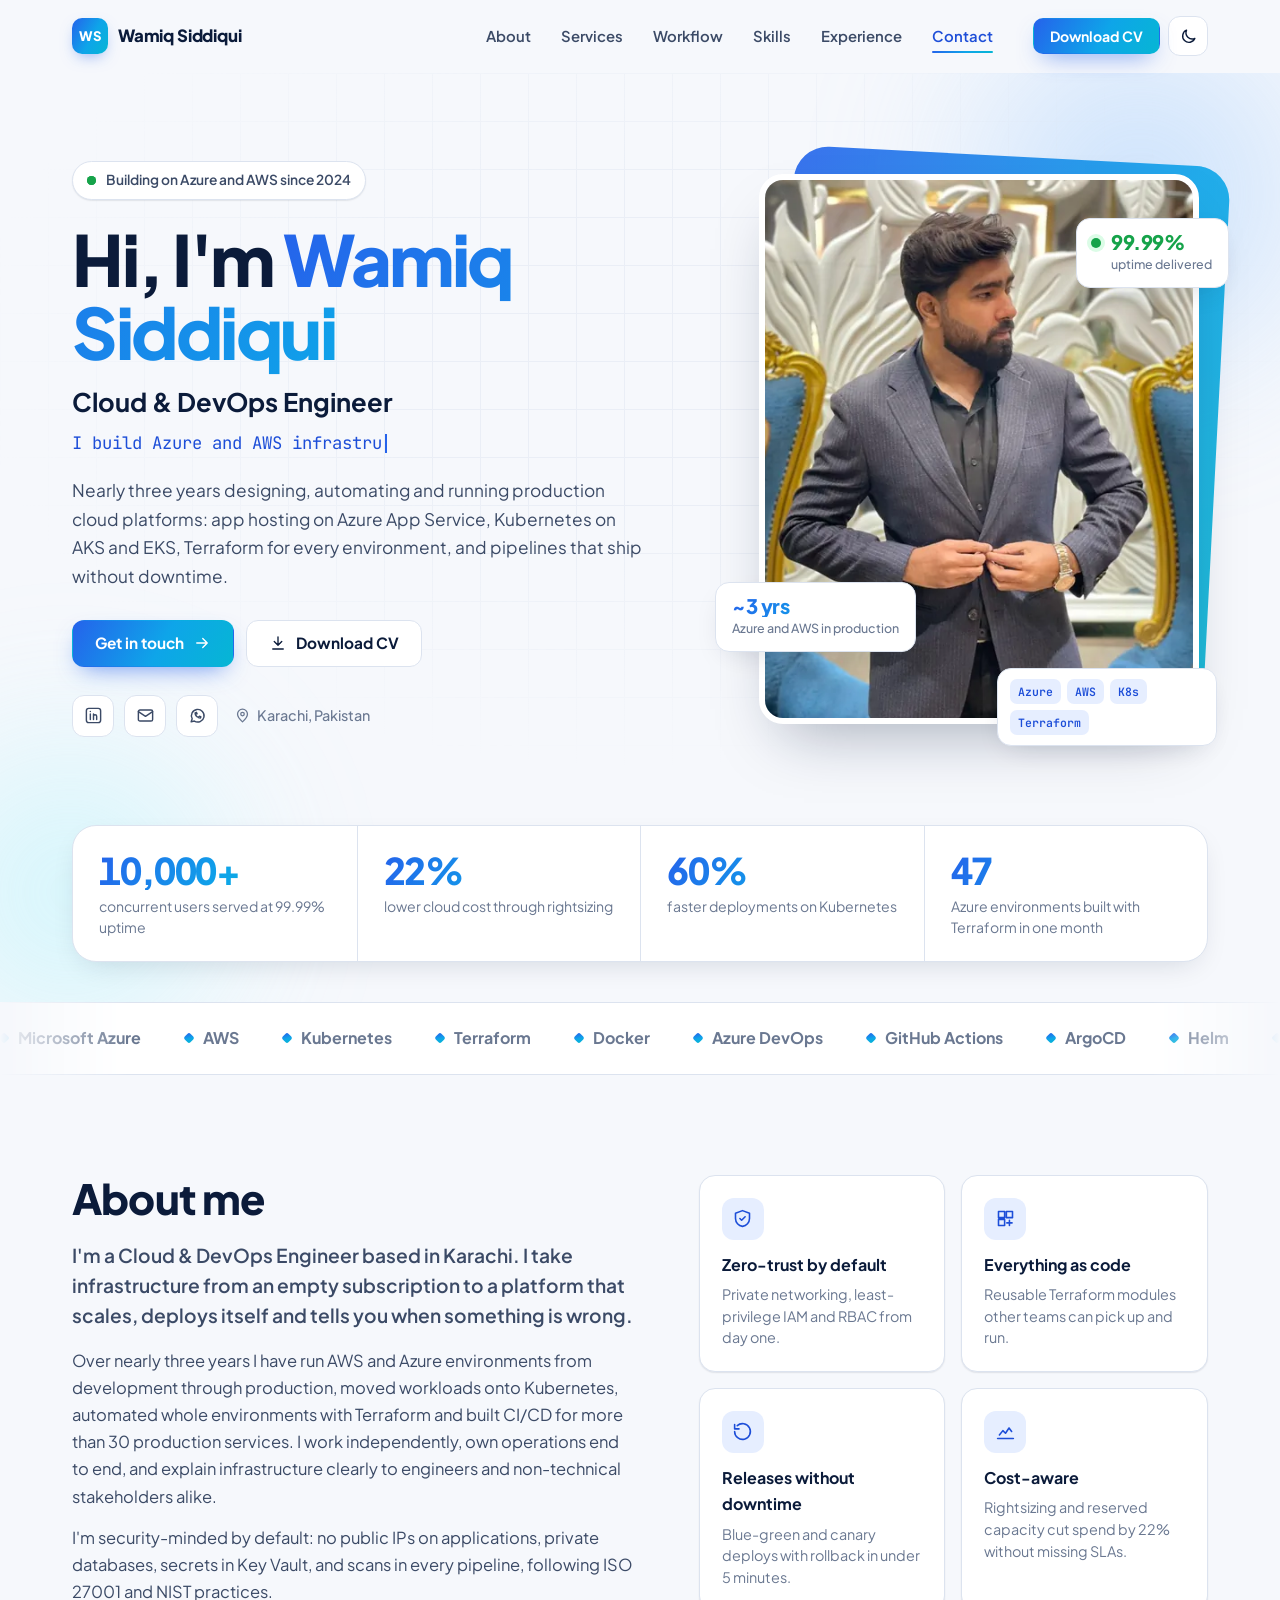
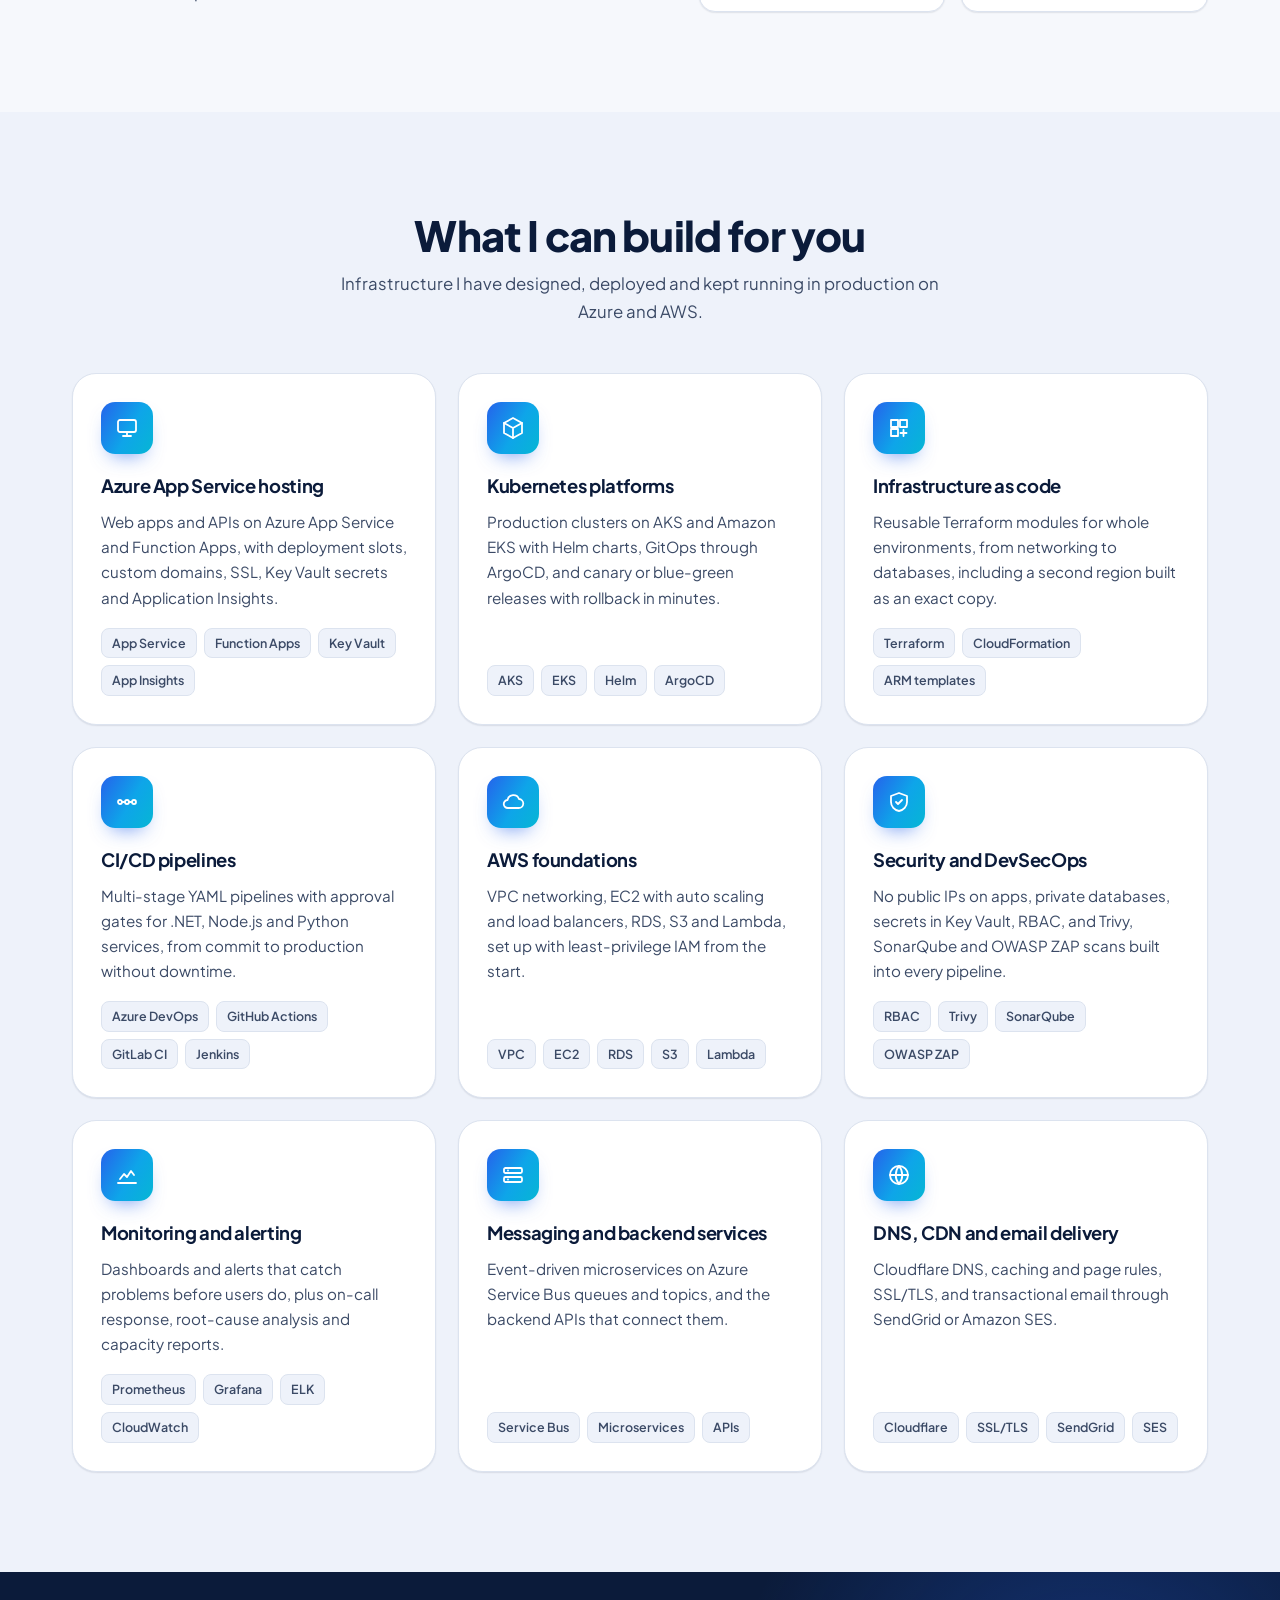
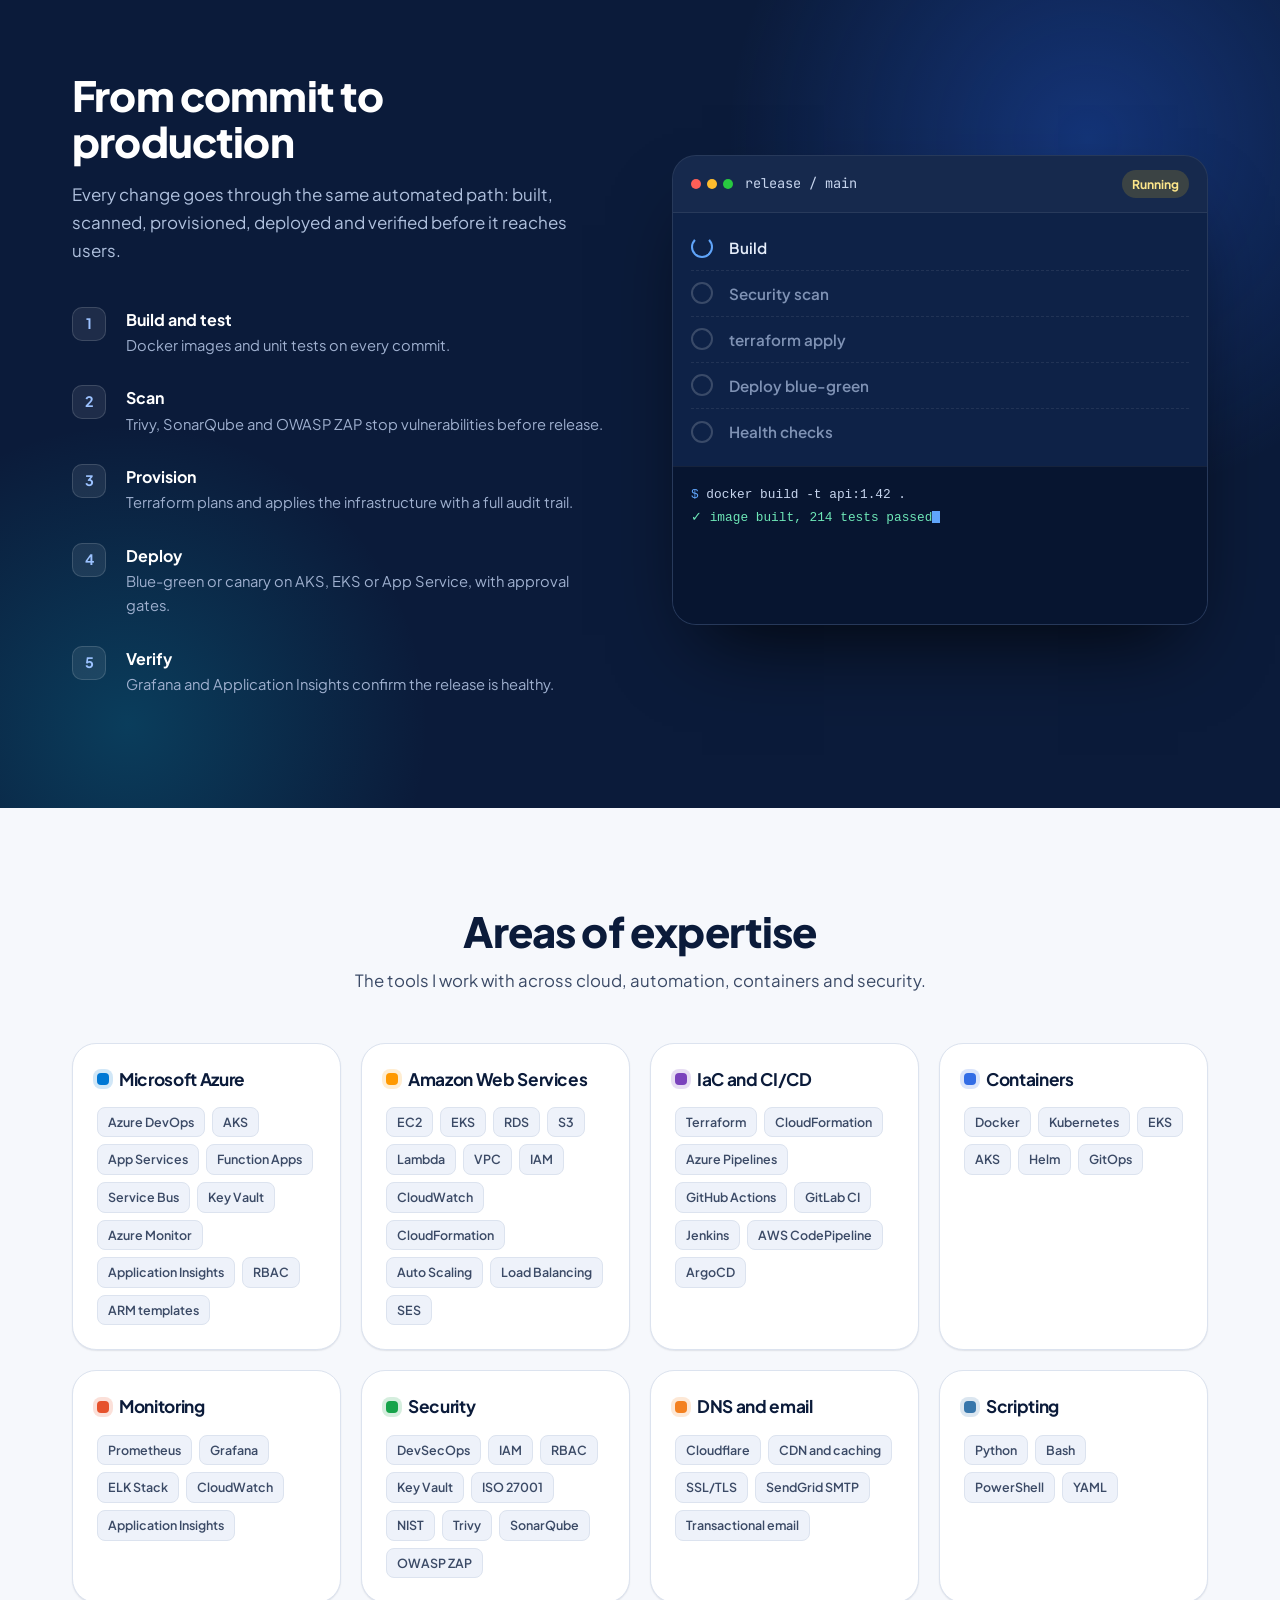
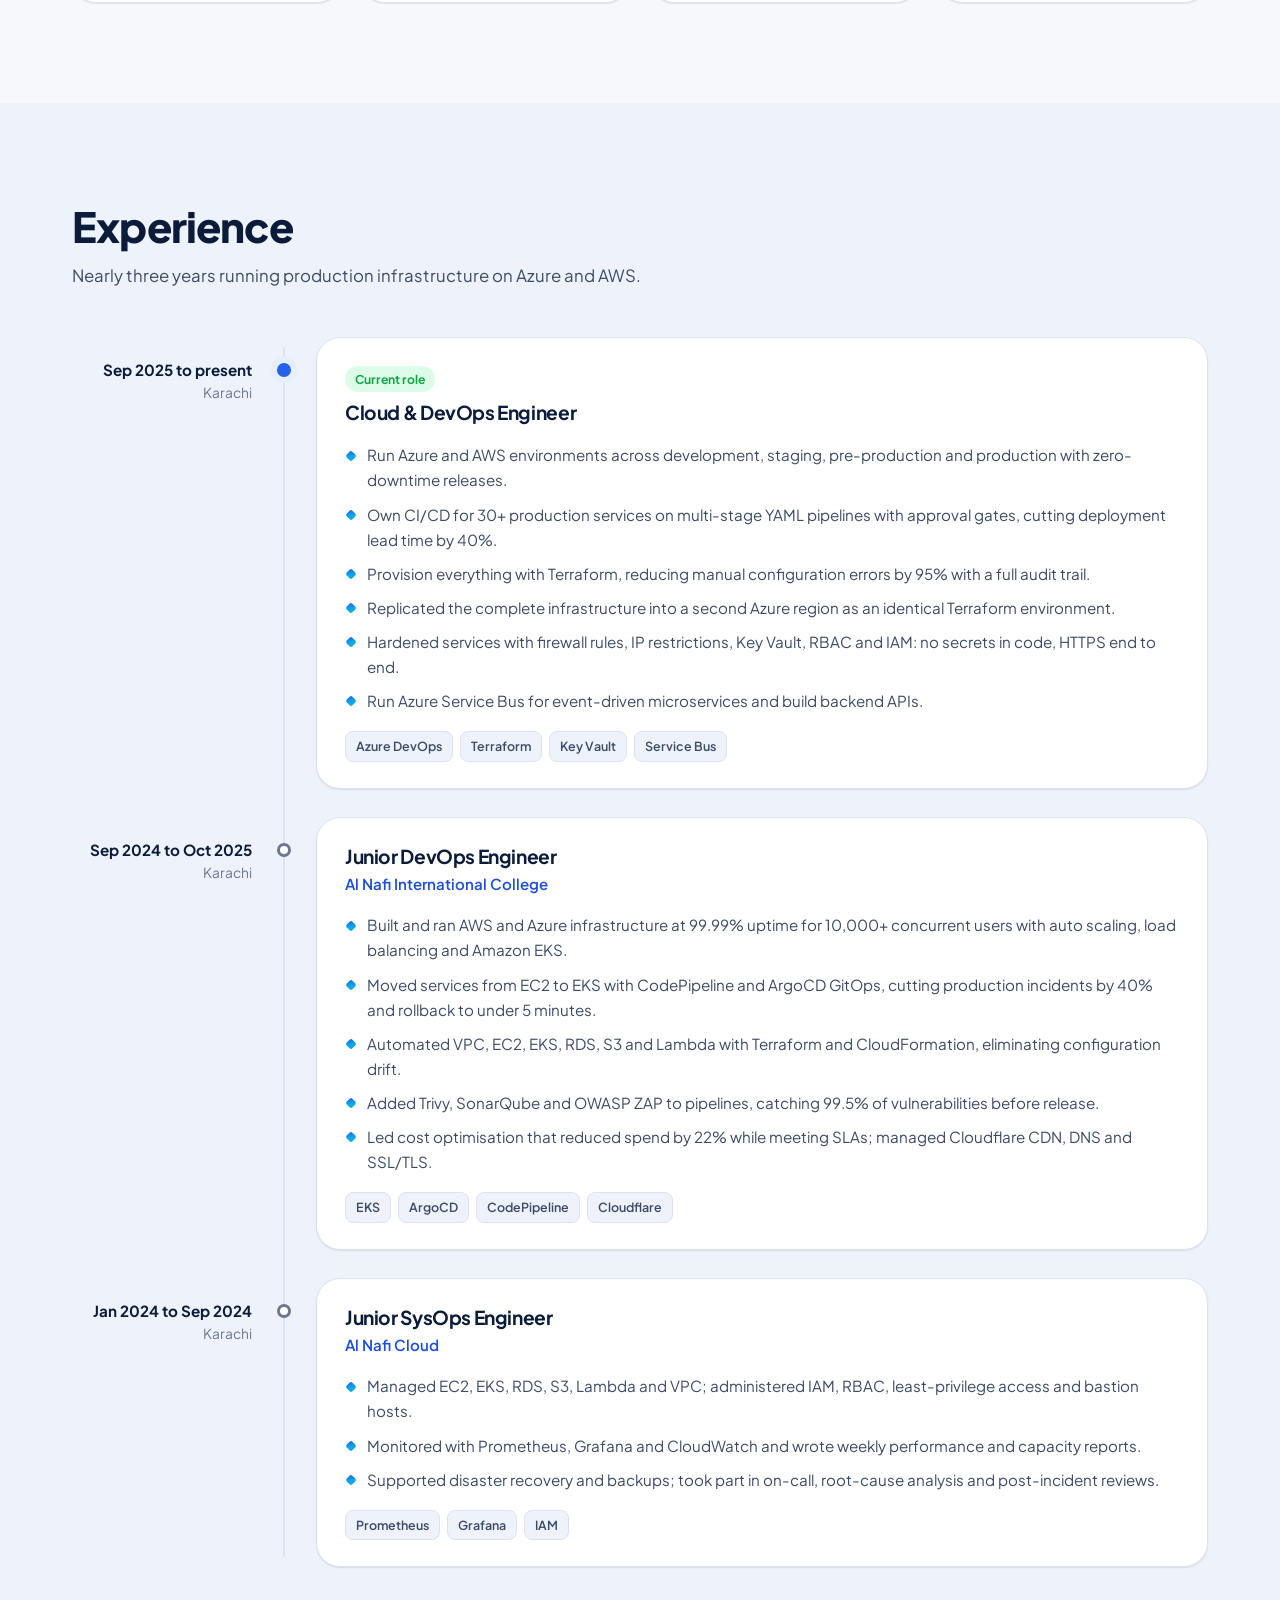
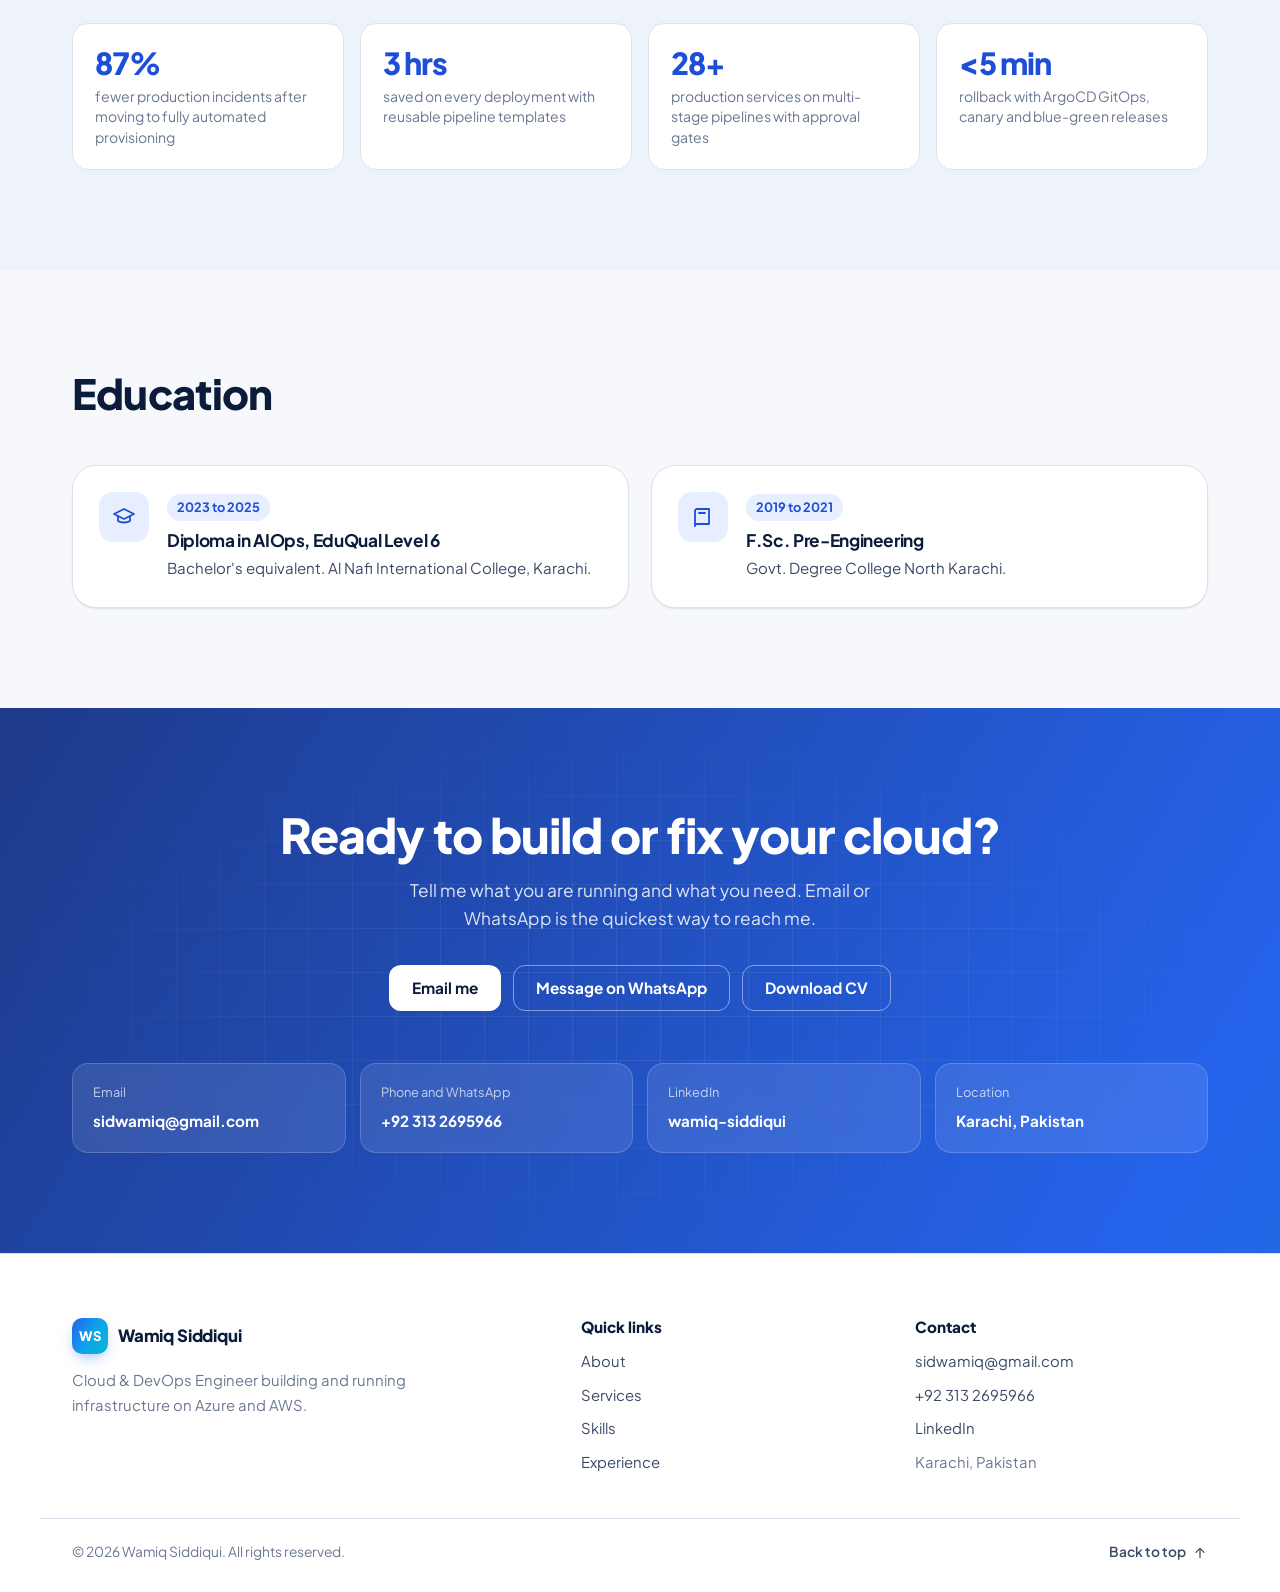
==== commit 38a9c624: "Add photo, animations and richer sections; restore original CV - Hero with profile photo, floating b" ====
--- a/index.html
+++ b/index.html
@@ -5,20 +5,23 @@
 <meta name="viewport" content="width=device-width, initial-scale=1">
 <title>Wamiq Siddiqui | Cloud &amp; DevOps Engineer</title>
 <meta name="description" content="Wamiq Siddiqui is a Cloud & DevOps Engineer in Karachi who builds and runs AWS and Azure infrastructure: Azure App Service, AKS and EKS, Terraform, CI/CD pipelines and monitoring.">
-<meta name="theme-color" content="#1E3A8A">
+<meta name="theme-color" content="#0B1B3A">
 <meta property="og:type" content="profile">
 <meta property="og:title" content="Wamiq Siddiqui | Cloud & DevOps Engineer">
 <meta property="og:description" content="AWS and Azure infrastructure, Terraform, Kubernetes, CI/CD and monitoring. Based in Karachi, Pakistan.">
-<meta property="og:image" content="og-image.png">
+<meta property="og:image" content="og-image.jpg">
+<meta property="og:image:width" content="1200">
+<meta property="og:image:height" content="630">
 <meta name="twitter:card" content="summary_large_image">
 <link rel="icon" href="favicon.svg" type="image/svg+xml">
+<link rel="preload" as="image" href="img/wamiq-800.webp" imagesrcset="img/wamiq-480.webp 480w, img/wamiq-800.webp 800w" imagesizes="(max-width: 900px) 80vw, 440px" type="image/webp">
 <link rel="preconnect" href="https://fonts.googleapis.com">
 <link rel="preconnect" href="https://fonts.gstatic.com" crossorigin>
-<link href="https://fonts.googleapis.com/css2?family=Plus+Jakarta+Sans:wght@400;500;600;700;800&family=JetBrains+Mono:wght@400;500&display=swap" rel="stylesheet">
+<link href="https://fonts.googleapis.com/css2?family=Plus+Jakarta+Sans:wght@400;500;600;700;800&family=JetBrains+Mono:wght@400;500;600&display=swap" rel="stylesheet">
 <link rel="stylesheet" href="styles.css">
 <script>
-  // apply saved theme before paint to avoid a flash
   try { var t = localStorage.getItem('theme'); if (t) document.documentElement.setAttribute('data-theme', t); } catch (e) {}
+  document.documentElement.classList.add('js');
 </script>
 <script type="application/ld+json">
 {
@@ -26,6 +29,7 @@
   "@type": "Person",
   "name": "Wamiq Siddiqui",
   "jobTitle": "Cloud & DevOps Engineer",
+  "image": "img/wamiq-800.jpg",
   "email": "mailto:sidwamiq@gmail.com",
   "telephone": "+92-313-2695966",
   "address": { "@type": "PostalAddress", "addressLocality": "Karachi", "addressCountry": "PK" },
@@ -36,21 +40,24 @@
 </head>
 <body>
 <a class="skip" href="#main">Skip to content</a>
-
-<header class="nav-bar">
+<div class="progress" aria-hidden="true"><span id="progress-bar"></span></div>
+
+<header class="nav-bar" id="nav-bar">
   <div class="wrap nav-row">
     <a class="brand" href="#top" aria-label="Wamiq Siddiqui, back to top">
       <span class="brand-mark" aria-hidden="true">WS</span>
       <span>Wamiq Siddiqui</span>
     </a>
     <nav class="nav-links" id="nav-links" aria-label="Sections">
+      <a href="#about">About</a>
       <a href="#services">Services</a>
+      <a href="#workflow">Workflow</a>
       <a href="#skills">Skills</a>
       <a href="#experience">Experience</a>
-      <a href="#education">Education</a>
       <a href="#contact">Contact</a>
     </nav>
     <div class="nav-tools">
+      <a class="btn btn-primary btn-sm nav-cta" href="resume.pdf" download="Wamiq-Siddiqui-CV.pdf">Download CV</a>
       <button class="icon-btn" id="theme-toggle" type="button" aria-label="Switch to dark mode">
         <svg class="i-moon" viewBox="0 0 24 24" aria-hidden="true"><path d="M20 14.5A8 8 0 0 1 9.5 4a8 8 0 1 0 10.5 10.5Z"/></svg>
         <svg class="i-sun" viewBox="0 0 24 24" aria-hidden="true"><circle cx="12" cy="12" r="4"/><path d="M12 2v2M12 20v2M4.9 4.9l1.4 1.4M17.7 17.7l1.4 1.4M2 12h2M20 12h2M4.9 19.1l1.4-1.4M17.7 6.3l1.4-1.4"/></svg>
@@ -65,114 +72,141 @@
 <main id="main">
   <!-- Hero -->
   <section class="hero" id="top">
+    <div class="hero-bg" aria-hidden="true"><span class="blob b1"></span><span class="blob b2"></span><span class="grid-lines"></span></div>
     <div class="wrap hero-grid">
       <div class="hero-copy">
-        <p class="pill"><span class="pulse" aria-hidden="true"></span>Karachi, Pakistan</p>
-        <h1>Hi, I'm Wamiq Siddiqui</h1>
-        <p class="hero-role">Cloud &amp; DevOps Engineer</p>
-        <p class="hero-lede">I design, build and run cloud infrastructure on Azure and AWS: app hosting, Kubernetes, Terraform, CI/CD pipelines and monitoring, with releases that go out without downtime.</p>
-        <div class="hero-actions">
-          <a class="btn btn-primary" href="#services">See what I build</a>
-          <a class="btn btn-outline" href="resume.pdf" download>Download CV</a>
+        <p class="pill load" style="--d:0"><span class="pulse" aria-hidden="true"></span>Building on Azure and AWS since 2024</p>
+        <h1 class="load" style="--d:1">Hi, I'm <span class="name-grad">Wamiq Siddiqui</span></h1>
+        <p class="hero-role load" style="--d:2">Cloud &amp; DevOps Engineer</p>
+        <p class="hero-typed load" style="--d:3" aria-label="I build Azure and AWS infrastructure, Kubernetes platforms, Terraform automation and CI/CD pipelines">
+          <span aria-hidden="true">I build&nbsp;</span><span class="typed" id="typed" aria-hidden="true">Azure and AWS infrastructure</span><span class="caret" aria-hidden="true"></span>
+        </p>
+        <p class="hero-lede load" style="--d:4">Nearly three years designing, automating and running production cloud platforms: app hosting on Azure App Service, Kubernetes on AKS and EKS, Terraform for every environment, and pipelines that ship without downtime.</p>
+        <div class="hero-actions load" style="--d:5">
+          <a class="btn btn-primary" href="#contact">Get in touch
+            <svg viewBox="0 0 24 24" aria-hidden="true"><path d="M5 12h14M13 6l6 6-6 6"/></svg></a>
+          <a class="btn btn-outline" href="resume.pdf" download="Wamiq-Siddiqui-CV.pdf">
+            <svg viewBox="0 0 24 24" aria-hidden="true"><path d="M12 4v11M7 10l5 5 5-5M5 20h14"/></svg>Download CV</a>
         </div>
-        <ul class="hero-social" aria-label="Contact links">
-          <li><a href="https://linkedin.com/in/wamiq-siddiqui-sid-412372236" rel="noopener" aria-label="LinkedIn"><svg viewBox="0 0 24 24" aria-hidden="true"><rect x="3" y="3" width="18" height="18" rx="3"/><path d="M8 10v7M8 7v.01M12 17v-4a2 2 0 0 1 4 0v4M12 10v7"/></svg></a></li>
+        <ul class="hero-social load" style="--d:6" aria-label="Contact links">
+          <li><a href="https://linkedin.com/in/wamiq-siddiqui-sid-412372236" rel="noopener" target="_blank" aria-label="LinkedIn"><svg viewBox="0 0 24 24" aria-hidden="true"><rect x="3" y="3" width="18" height="18" rx="3"/><path d="M8 10v7M8 7v.01M12 17v-4a2 2 0 0 1 4 0v4M12 10v7"/></svg></a></li>
           <li><a href="mailto:sidwamiq@gmail.com" aria-label="Email"><svg viewBox="0 0 24 24" aria-hidden="true"><rect x="3" y="5" width="18" height="14" rx="2"/><path d="m3 7 9 6 9-6"/></svg></a></li>
-          <li><a href="https://wa.me/923132695966" rel="noopener" aria-label="WhatsApp"><svg viewBox="0 0 24 24" aria-hidden="true"><path d="M4 20l1.3-3.9A8 8 0 1 1 8 19z"/><path d="M9 9.5c.3 2 2.5 4.2 4.5 4.5l1-1.2 1.8.9-.6 1.6c-3.3.2-6.9-3.4-6.7-6.7l1.6-.6.9 1.8z"/></svg></a></li>
+          <li><a href="https://wa.me/923132695966" rel="noopener" target="_blank" aria-label="WhatsApp"><svg viewBox="0 0 24 24" aria-hidden="true"><path d="M4 20l1.3-3.9A8 8 0 1 1 8 19z"/><path d="M9 9.5c.3 2 2.5 4.2 4.5 4.5l1-1.2 1.8.9-.6 1.6c-3.3.2-6.9-3.4-6.7-6.7l1.6-.6.9 1.8z"/></svg></a></li>
+          <li class="loc"><svg viewBox="0 0 24 24" aria-hidden="true"><path d="M12 21s-7-6.2-7-11a7 7 0 0 1 14 0c0 4.8-7 11-7 11z"/><circle cx="12" cy="10" r="2.5"/></svg>Karachi, Pakistan</li>
         </ul>
       </div>
 
-      <div class="hero-visual" aria-label="Example of a pipeline I run">
-        <div class="pipe-card">
-          <div class="pipe-head">
-            <span class="dots" aria-hidden="true"><i></i><i></i><i></i></span>
-            <span class="pipe-title">release / main</span>
-            <span class="badge-ok">Passed</span>
-          </div>
-          <ol class="stages">
-            <li><span class="tick" aria-hidden="true"></span><b>Build</b><span>Docker image, unit tests</span></li>
-            <li><span class="tick" aria-hidden="true"></span><b>Security scan</b><span>Trivy, SonarQube, OWASP ZAP</span></li>
-            <li><span class="tick" aria-hidden="true"></span><b>Infrastructure</b><span>terraform plan and apply</span></li>
-            <li><span class="tick" aria-hidden="true"></span><b>Deploy</b><span>AKS / EKS, blue-green with ArgoCD</span></li>
-            <li><span class="tick" aria-hidden="true"></span><b>Verify</b><span>Grafana and App Insights alerts green</span></li>
-          </ol>
-          <pre class="term" aria-hidden="true"><span class="c">$</span> terraform plan
-<span class="g">No changes.</span> Infrastructure is up-to-date.
-<span class="c">$</span> kubectl rollout status deploy/api
-<span class="g">deployment "api" successfully rolled out</span></pre>
+      <div class="hero-photo load-photo">
+        <div class="ring" aria-hidden="true"></div>
+        <div class="photo-frame">
+          <picture>
+            <source type="image/webp" srcset="img/wamiq-480.webp 480w, img/wamiq-800.webp 800w" sizes="(max-width: 900px) 80vw, 440px">
+            <img src="img/wamiq-800.jpg" srcset="img/wamiq-480.jpg 480w, img/wamiq-800.jpg 800w" sizes="(max-width: 900px) 80vw, 440px" alt="Wamiq Siddiqui in a navy pinstripe blazer" width="800" height="1000" fetchpriority="high">
+          </picture>
         </div>
-        <div class="float-badge fb-1"><strong>99.99%</strong><span>uptime delivered</span></div>
-        <div class="float-badge fb-2"><strong>~3 yrs</strong><span>Azure and AWS in production</span></div>
+        <div class="float-badge fb-years"><strong><span data-count="3" data-prefix="~">~3</span> yrs</strong><span>Azure and AWS in production</span></div>
+        <div class="float-badge fb-uptime"><span class="dot-ok" aria-hidden="true"></span><strong>99.99%</strong><span>uptime delivered</span></div>
+        <div class="float-badge fb-stack" aria-hidden="true"><span>Azure</span><span>AWS</span><span>K8s</span><span>Terraform</span></div>
       </div>
     </div>
 
     <div class="wrap">
-      <ul class="stats" aria-label="Highlights">
-        <li><strong>10,000+</strong><span>concurrent users served at 99.99% uptime</span></li>
-        <li><strong>22%</strong><span>lower cloud cost through rightsizing</span></li>
-        <li><strong>60%</strong><span>faster deployments on Kubernetes</span></li>
-        <li><strong>47</strong><span>Azure environments built with Terraform in one month</span></li>
+      <ul class="stats reveal" aria-label="Highlights">
+        <li><strong><span data-count="10000" data-suffix="+">10,000+</span></strong><span>concurrent users served at 99.99% uptime</span></li>
+        <li><strong><span data-count="22" data-suffix="%">22%</span></strong><span>lower cloud cost through rightsizing</span></li>
+        <li><strong><span data-count="60" data-suffix="%">60%</span></strong><span>faster deployments on Kubernetes</span></li>
+        <li><strong><span data-count="47">47</span></strong><span>Azure environments built with Terraform in one month</span></li>
+      </ul>
+    </div>
+  </section>
+
+  <!-- Tech marquee -->
+  <div class="marquee" aria-label="Technologies I use">
+    <div class="marquee-track">
+      <ul>
+        <li>Microsoft Azure</li><li>AWS</li><li>Kubernetes</li><li>Terraform</li><li>Docker</li><li>Azure DevOps</li><li>GitHub Actions</li><li>ArgoCD</li><li>Helm</li><li>Prometheus</li><li>Grafana</li><li>Cloudflare</li><li>Jenkins</li><li>Python</li>
+      </ul>
+      <ul aria-hidden="true">
+        <li>Microsoft Azure</li><li>AWS</li><li>Kubernetes</li><li>Terraform</li><li>Docker</li><li>Azure DevOps</li><li>GitHub Actions</li><li>ArgoCD</li><li>Helm</li><li>Prometheus</li><li>Grafana</li><li>Cloudflare</li><li>Jenkins</li><li>Python</li>
+      </ul>
+    </div>
+  </div>
+
+  <!-- About -->
+  <section class="section" id="about" aria-labelledby="about-title">
+    <div class="wrap about-grid">
+      <div class="reveal">
+        <h2 id="about-title">About me</h2>
+        <p class="about-lead">I'm a Cloud &amp; DevOps Engineer based in Karachi. I take infrastructure from an empty subscription to a platform that scales, deploys itself and tells you when something is wrong.</p>
+        <p>Over nearly three years I have run AWS and Azure environments from development through production, moved workloads onto Kubernetes, automated whole environments with Terraform and built CI/CD for more than 30 production services. I work independently, own operations end to end, and explain infrastructure clearly to engineers and non-technical stakeholders alike.</p>
+        <p>I'm security-minded by default: no public IPs on applications, private databases, secrets in Key Vault, and scans in every pipeline, following ISO 27001 and NIST practices.</p>
+      </div>
+      <ul class="about-cards reveal" aria-label="How I work">
+        <li style="--i:0"><span class="ic" aria-hidden="true"><svg viewBox="0 0 24 24"><path d="M12 3 4 6v6c0 4.5 3.4 8.3 8 9 4.6-.7 8-4.5 8-9V6z"/><path d="m9 12 2 2 4-4"/></svg></span><b>Zero-trust by default</b><span>Private networking, least-privilege IAM and RBAC from day one.</span></li>
+        <li style="--i:1"><span class="ic" aria-hidden="true"><svg viewBox="0 0 24 24"><path d="M4 4h7v7H4zM13 4h7v7h-7zM4 13h7v7H4z"/><path d="M16.5 14v6M13.5 17h6"/></svg></span><b>Everything as code</b><span>Reusable Terraform modules other teams can pick up and run.</span></li>
+        <li style="--i:2"><span class="ic" aria-hidden="true"><svg viewBox="0 0 24 24"><path d="M3 12a9 9 0 1 0 3-6.7"/><path d="M3 4v5h5"/></svg></span><b>Releases without downtime</b><span>Blue-green and canary deploys with rollback in under 5 minutes.</span></li>
+        <li style="--i:3"><span class="ic" aria-hidden="true"><svg viewBox="0 0 24 24"><path d="M3 20h18"/><path d="M5 16l4-5 3 3 4-6 3 4"/></svg></span><b>Cost-aware</b><span>Rightsizing and reserved capacity cut spend by 22% without missing SLAs.</span></li>
       </ul>
     </div>
   </section>
 
   <!-- Services -->
-  <section class="section" id="services" aria-labelledby="services-title">
+  <section class="section section-tint" id="services" aria-labelledby="services-title">
     <div class="wrap">
-      <div class="section-head">
+      <div class="section-head center reveal">
         <h2 id="services-title">What I can build for you</h2>
         <p>Infrastructure I have designed, deployed and kept running in production on Azure and AWS.</p>
       </div>
       <div class="svc-grid">
-        <article class="svc">
+        <article class="svc reveal" style="--i:0">
           <span class="svc-icon" aria-hidden="true"><svg viewBox="0 0 24 24"><rect x="3" y="4" width="18" height="12" rx="2"/><path d="M8 20h8M12 16v4"/></svg></span>
           <h3>Azure App Service hosting</h3>
           <p>Web apps and APIs on Azure App Service and Function Apps, with deployment slots, custom domains, SSL, Key Vault secrets and Application Insights.</p>
           <ul class="chips"><li>App Service</li><li>Function Apps</li><li>Key Vault</li><li>App Insights</li></ul>
         </article>
-        <article class="svc">
+        <article class="svc reveal" style="--i:1">
           <span class="svc-icon" aria-hidden="true"><svg viewBox="0 0 24 24"><path d="M12 2 21 7v10l-9 5-9-5V7z"/><path d="M12 22V12M21 7l-9 5-9-5"/></svg></span>
           <h3>Kubernetes platforms</h3>
           <p>Production clusters on AKS and Amazon EKS with Helm charts, GitOps through ArgoCD, and canary or blue-green releases with rollback in minutes.</p>
           <ul class="chips"><li>AKS</li><li>EKS</li><li>Helm</li><li>ArgoCD</li></ul>
         </article>
-        <article class="svc">
+        <article class="svc reveal" style="--i:2">
           <span class="svc-icon" aria-hidden="true"><svg viewBox="0 0 24 24"><path d="M4 4h7v7H4zM13 4h7v7h-7zM4 13h7v7H4z"/><path d="M16.5 14v6M13.5 17h6"/></svg></span>
           <h3>Infrastructure as code</h3>
           <p>Reusable Terraform modules for whole environments, from networking to databases, including a second region built as an exact copy.</p>
           <ul class="chips"><li>Terraform</li><li>CloudFormation</li><li>ARM templates</li></ul>
         </article>
-        <article class="svc">
+        <article class="svc reveal" style="--i:0">
           <span class="svc-icon" aria-hidden="true"><svg viewBox="0 0 24 24"><circle cx="5" cy="12" r="2"/><circle cx="12" cy="12" r="2"/><circle cx="19" cy="12" r="2"/><path d="M7 12h3M14 12h3"/></svg></span>
           <h3>CI/CD pipelines</h3>
           <p>Multi-stage YAML pipelines with approval gates for .NET, Node.js and Python services, from commit to production without downtime.</p>
           <ul class="chips"><li>Azure DevOps</li><li>GitHub Actions</li><li>GitLab CI</li><li>Jenkins</li></ul>
         </article>
-        <article class="svc">
+        <article class="svc reveal" style="--i:1">
           <span class="svc-icon" aria-hidden="true"><svg viewBox="0 0 24 24"><path d="M7 18a4 4 0 0 1-.5-8A6 6 0 0 1 18 9a4.5 4.5 0 0 1-.5 9z"/></svg></span>
           <h3>AWS foundations</h3>
           <p>VPC networking, EC2 with auto scaling and load balancers, RDS, S3 and Lambda, set up with least-privilege IAM from the start.</p>
           <ul class="chips"><li>VPC</li><li>EC2</li><li>RDS</li><li>S3</li><li>Lambda</li></ul>
         </article>
-        <article class="svc">
+        <article class="svc reveal" style="--i:2">
           <span class="svc-icon" aria-hidden="true"><svg viewBox="0 0 24 24"><path d="M12 3 4 6v6c0 4.5 3.4 8.3 8 9 4.6-.7 8-4.5 8-9V6z"/><path d="m9 12 2 2 4-4"/></svg></span>
-          <h3>Security and zero trust</h3>
-          <p>No public IPs on apps, private databases, secrets in Key Vault, RBAC, and security scans built into every pipeline.</p>
+          <h3>Security and DevSecOps</h3>
+          <p>No public IPs on apps, private databases, secrets in Key Vault, RBAC, and Trivy, SonarQube and OWASP ZAP scans built into every pipeline.</p>
           <ul class="chips"><li>RBAC</li><li>Trivy</li><li>SonarQube</li><li>OWASP ZAP</li></ul>
         </article>
-        <article class="svc">
+        <article class="svc reveal" style="--i:0">
           <span class="svc-icon" aria-hidden="true"><svg viewBox="0 0 24 24"><path d="M3 20h18"/><path d="M5 16l4-5 3 3 4-6 3 4"/></svg></span>
           <h3>Monitoring and alerting</h3>
           <p>Dashboards and alerts that catch problems before users do, plus on-call response, root-cause analysis and capacity reports.</p>
           <ul class="chips"><li>Prometheus</li><li>Grafana</li><li>ELK</li><li>CloudWatch</li></ul>
         </article>
-        <article class="svc">
+        <article class="svc reveal" style="--i:1">
           <span class="svc-icon" aria-hidden="true"><svg viewBox="0 0 24 24"><rect x="3" y="5" width="18" height="5" rx="1.5"/><rect x="3" y="14" width="18" height="5" rx="1.5"/><path d="M7 7.5h.01M7 16.5h.01"/></svg></span>
           <h3>Messaging and backend services</h3>
           <p>Event-driven microservices on Azure Service Bus queues and topics, and the backend APIs that connect them.</p>
           <ul class="chips"><li>Service Bus</li><li>Microservices</li><li>APIs</li></ul>
         </article>
-        <article class="svc">
+        <article class="svc reveal" style="--i:2">
           <span class="svc-icon" aria-hidden="true"><svg viewBox="0 0 24 24"><circle cx="12" cy="12" r="9"/><path d="M3 12h18M12 3a14 14 0 0 1 0 18M12 3a14 14 0 0 0 0 18"/></svg></span>
           <h3>DNS, CDN and email delivery</h3>
           <p>Cloudflare DNS, caching and page rules, SSL/TLS, and transactional email through SendGrid or Amazon SES.</p>
@@ -182,39 +216,72 @@
     </div>
   </section>
 
+  <!-- Workflow -->
+  <section class="section section-dark" id="workflow" aria-labelledby="flow-title">
+    <div class="wrap flow-grid">
+      <div class="reveal">
+        <h2 id="flow-title">From commit to production</h2>
+        <p class="flow-lead">Every change goes through the same automated path: built, scanned, provisioned, deployed and verified before it reaches users.</p>
+        <ol class="flow-steps">
+          <li><b>Build and test</b><span>Docker images and unit tests on every commit.</span></li>
+          <li><b>Scan</b><span>Trivy, SonarQube and OWASP ZAP stop vulnerabilities before release.</span></li>
+          <li><b>Provision</b><span>Terraform plans and applies the infrastructure with a full audit trail.</span></li>
+          <li><b>Deploy</b><span>Blue-green or canary on AKS, EKS or App Service, with approval gates.</span></li>
+          <li><b>Verify</b><span>Grafana and Application Insights confirm the release is healthy.</span></li>
+        </ol>
+      </div>
+      <div class="pipe-card reveal" id="pipe" aria-label="Example pipeline run">
+        <div class="pipe-head">
+          <span class="dots" aria-hidden="true"><i></i><i></i><i></i></span>
+          <span class="pipe-title">release / main</span>
+          <span class="pipe-status" id="pipe-status">Running</span>
+        </div>
+        <ol class="stages">
+          <li><span class="tick" aria-hidden="true"></span><b>Build</b><span class="t">42s</span></li>
+          <li><span class="tick" aria-hidden="true"></span><b>Security scan</b><span class="t">1m 08s</span></li>
+          <li><span class="tick" aria-hidden="true"></span><b>terraform apply</b><span class="t">2m 31s</span></li>
+          <li><span class="tick" aria-hidden="true"></span><b>Deploy blue-green</b><span class="t">1m 54s</span></li>
+          <li><span class="tick" aria-hidden="true"></span><b>Health checks</b><span class="t">36s</span></li>
+        </ol>
+        <pre class="term" aria-hidden="true"><code id="term"></code><span class="term-caret"></span></pre>
+      </div>
+    </div>
+  </section>
+
   <!-- Skills -->
-  <section class="section section-tint" id="skills" aria-labelledby="skills-title">
+  <section class="section" id="skills" aria-labelledby="skills-title">
     <div class="wrap">
-      <div class="section-head center">
+      <div class="section-head center reveal">
         <h2 id="skills-title">Areas of expertise</h2>
         <p>The tools I work with across cloud, automation, containers and security.</p>
       </div>
       <div class="skill-grid">
-        <div class="skill-card"><h3>Microsoft Azure</h3><ul class="chips"><li>Azure DevOps</li><li>AKS</li><li>App Services</li><li>Function Apps</li><li>Service Bus</li><li>Key Vault</li><li>Azure Monitor</li><li>Application Insights</li><li>RBAC</li><li>ARM templates</li></ul></div>
-        <div class="skill-card"><h3>Amazon Web Services</h3><ul class="chips"><li>EC2</li><li>EKS</li><li>RDS</li><li>S3</li><li>Lambda</li><li>VPC</li><li>IAM</li><li>CloudWatch</li><li>CloudFormation</li><li>Auto Scaling</li><li>Load Balancing</li><li>SES</li></ul></div>
-        <div class="skill-card"><h3>IaC and CI/CD</h3><ul class="chips"><li>Terraform</li><li>CloudFormation</li><li>Azure Pipelines</li><li>GitHub Actions</li><li>GitLab CI</li><li>Jenkins</li><li>AWS CodePipeline</li><li>ArgoCD</li></ul></div>
-        <div class="skill-card"><h3>Containers</h3><ul class="chips"><li>Docker</li><li>Kubernetes</li><li>EKS</li><li>AKS</li><li>Helm</li><li>GitOps</li></ul></div>
-        <div class="skill-card"><h3>Monitoring</h3><ul class="chips"><li>Prometheus</li><li>Grafana</li><li>ELK Stack</li><li>CloudWatch</li><li>Application Insights</li></ul></div>
-        <div class="skill-card"><h3>Security</h3><ul class="chips"><li>DevSecOps</li><li>IAM</li><li>RBAC</li><li>Key Vault</li><li>ISO 27001</li><li>NIST</li><li>Trivy</li><li>SonarQube</li><li>OWASP ZAP</li></ul></div>
-        <div class="skill-card"><h3>DNS and email</h3><ul class="chips"><li>Cloudflare</li><li>CDN and caching</li><li>SSL/TLS</li><li>SendGrid SMTP</li><li>Transactional email</li></ul></div>
-        <div class="skill-card"><h3>Scripting</h3><ul class="chips"><li>Python</li><li>Bash</li><li>PowerShell</li><li>YAML</li></ul></div>
+        <div class="skill-card reveal" style="--i:0"><h3><span class="sk-dot" style="--c:#0078D4"></span>Microsoft Azure</h3><ul class="chips"><li>Azure DevOps</li><li>AKS</li><li>App Services</li><li>Function Apps</li><li>Service Bus</li><li>Key Vault</li><li>Azure Monitor</li><li>Application Insights</li><li>RBAC</li><li>ARM templates</li></ul></div>
+        <div class="skill-card reveal" style="--i:1"><h3><span class="sk-dot" style="--c:#FF9900"></span>Amazon Web Services</h3><ul class="chips"><li>EC2</li><li>EKS</li><li>RDS</li><li>S3</li><li>Lambda</li><li>VPC</li><li>IAM</li><li>CloudWatch</li><li>CloudFormation</li><li>Auto Scaling</li><li>Load Balancing</li><li>SES</li></ul></div>
+        <div class="skill-card reveal" style="--i:2"><h3><span class="sk-dot" style="--c:#7B42BC"></span>IaC and CI/CD</h3><ul class="chips"><li>Terraform</li><li>CloudFormation</li><li>Azure Pipelines</li><li>GitHub Actions</li><li>GitLab CI</li><li>Jenkins</li><li>AWS CodePipeline</li><li>ArgoCD</li></ul></div>
+        <div class="skill-card reveal" style="--i:3"><h3><span class="sk-dot" style="--c:#326CE5"></span>Containers</h3><ul class="chips"><li>Docker</li><li>Kubernetes</li><li>EKS</li><li>AKS</li><li>Helm</li><li>GitOps</li></ul></div>
+        <div class="skill-card reveal" style="--i:0"><h3><span class="sk-dot" style="--c:#E6522C"></span>Monitoring</h3><ul class="chips"><li>Prometheus</li><li>Grafana</li><li>ELK Stack</li><li>CloudWatch</li><li>Application Insights</li></ul></div>
+        <div class="skill-card reveal" style="--i:1"><h3><span class="sk-dot" style="--c:#16A34A"></span>Security</h3><ul class="chips"><li>DevSecOps</li><li>IAM</li><li>RBAC</li><li>Key Vault</li><li>ISO 27001</li><li>NIST</li><li>Trivy</li><li>SonarQube</li><li>OWASP ZAP</li></ul></div>
+        <div class="skill-card reveal" style="--i:2"><h3><span class="sk-dot" style="--c:#F38020"></span>DNS and email</h3><ul class="chips"><li>Cloudflare</li><li>CDN and caching</li><li>SSL/TLS</li><li>SendGrid SMTP</li><li>Transactional email</li></ul></div>
+        <div class="skill-card reveal" style="--i:3"><h3><span class="sk-dot" style="--c:#3776AB"></span>Scripting</h3><ul class="chips"><li>Python</li><li>Bash</li><li>PowerShell</li><li>YAML</li></ul></div>
       </div>
     </div>
   </section>
 
   <!-- Experience -->
-  <section class="section" id="experience" aria-labelledby="exp-title">
+  <section class="section section-tint" id="experience" aria-labelledby="exp-title">
     <div class="wrap">
-      <div class="section-head">
+      <div class="section-head reveal">
         <h2 id="exp-title">Experience</h2>
         <p>Nearly three years running production infrastructure on Azure and AWS.</p>
       </div>
-      <ol class="timeline">
-        <li class="job current">
+      <ol class="timeline" id="timeline">
+        <li class="rail" aria-hidden="true"><span id="rail-fill"></span></li>
+        <li class="job current reveal">
           <div class="job-meta"><span class="job-date">Sep 2025 to present</span><span class="job-place">Karachi</span></div>
           <div class="job-body">
+            <span class="now">Current role</span>
             <h3>Cloud &amp; DevOps Engineer</h3>
-            <p class="job-org">Current role</p>
             <ul>
               <li>Run Azure and AWS environments across development, staging, pre-production and production with zero-downtime releases.</li>
               <li>Own CI/CD for 30+ production services on multi-stage YAML pipelines with approval gates, cutting deployment lead time by 40%.</li>
@@ -223,9 +290,10 @@
               <li>Hardened services with firewall rules, IP restrictions, Key Vault, RBAC and IAM: no secrets in code, HTTPS end to end.</li>
               <li>Run Azure Service Bus for event-driven microservices and build backend APIs.</li>
             </ul>
+            <ul class="chips"><li>Azure DevOps</li><li>Terraform</li><li>Key Vault</li><li>Service Bus</li></ul>
           </div>
         </li>
-        <li class="job">
+        <li class="job reveal">
           <div class="job-meta"><span class="job-date">Sep 2024 to Oct 2025</span><span class="job-place">Karachi</span></div>
           <div class="job-body">
             <h3>Junior DevOps Engineer</h3>
@@ -237,9 +305,10 @@
               <li>Added Trivy, SonarQube and OWASP ZAP to pipelines, catching 99.5% of vulnerabilities before release.</li>
               <li>Led cost optimisation that reduced spend by 22% while meeting SLAs; managed Cloudflare CDN, DNS and SSL/TLS.</li>
             </ul>
+            <ul class="chips"><li>EKS</li><li>ArgoCD</li><li>CodePipeline</li><li>Cloudflare</li></ul>
           </div>
         </li>
-        <li class="job">
+        <li class="job reveal">
           <div class="job-meta"><span class="job-date">Jan 2024 to Sep 2024</span><span class="job-place">Karachi</span></div>
           <div class="job-body">
             <h3>Junior SysOps Engineer</h3>
@@ -249,53 +318,64 @@
               <li>Monitored with Prometheus, Grafana and CloudWatch and wrote weekly performance and capacity reports.</li>
               <li>Supported disaster recovery and backups; took part in on-call, root-cause analysis and post-incident reviews.</li>
             </ul>
+            <ul class="chips"><li>Prometheus</li><li>Grafana</li><li>IAM</li></ul>
           </div>
         </li>
       </ol>
 
-      <div class="wins">
-        <h3>Highlights</h3>
-        <ul>
-          <li><strong>92% fewer incidents</strong> after moving to fully automated provisioning.</li>
-          <li><strong>3 hours saved</strong> on every deployment with reusable pipeline templates.</li>
-          <li><strong>Zero-trust by default:</strong> no public IPs on apps, no public database access, no secrets in files.</li>
-          <li><strong>Terraform module patterns</strong> adopted by several teams to set up new environments faster.</li>
-        </ul>
+      <div class="wins reveal">
+        <div class="win"><strong><span data-count="92" data-suffix="%">92%</span></strong><span>fewer production incidents after moving to fully automated provisioning</span></div>
+        <div class="win"><strong><span data-count="3" data-suffix=" hrs">3 hrs</span></strong><span>saved on every deployment with reusable pipeline templates</span></div>
+        <div class="win"><strong><span data-count="30" data-suffix="+">30+</span></strong><span>production services on multi-stage pipelines with approval gates</span></div>
+        <div class="win"><strong>&lt;<span data-count="5" data-suffix=" min">5 min</span></strong><span>rollback with ArgoCD GitOps, canary and blue-green releases</span></div>
       </div>
     </div>
   </section>
 
   <!-- Education -->
-  <section class="section section-tint" id="education" aria-labelledby="edu-title">
+  <section class="section" id="education" aria-labelledby="edu-title">
     <div class="wrap">
-      <div class="section-head">
+      <div class="section-head reveal">
         <h2 id="edu-title">Education</h2>
       </div>
       <div class="edu-grid">
-        <article class="edu-card">
-          <span class="edu-year">2023 to 2025</span>
-          <h3>Diploma in AIOps, EduQual Level 6</h3>
-          <p>Bachelor's equivalent. Al Nafi International College, Karachi.</p>
-        </article>
-        <article class="edu-card">
-          <span class="edu-year">2019 to 2021</span>
-          <h3>F.Sc. Pre-Engineering</h3>
-          <p>Govt. Degree College North Karachi.</p>
-        </article>
-      </div>
-    </div>
-  </section>
-
-  <!-- CTA -->
+        <article class="edu-card reveal" style="--i:0">
+          <span class="edu-ic" aria-hidden="true"><svg viewBox="0 0 24 24"><path d="M2 9l10-5 10 5-10 5z"/><path d="M6 11v5c3 2 9 2 12 0v-5"/></svg></span>
+          <div>
+            <span class="edu-year">2023 to 2025</span>
+            <h3>Diploma in AIOps, EduQual Level 6</h3>
+            <p>Bachelor's equivalent. Al Nafi International College, Karachi.</p>
+          </div>
+        </article>
+        <article class="edu-card reveal" style="--i:1">
+          <span class="edu-ic" aria-hidden="true"><svg viewBox="0 0 24 24"><path d="M4 19V6a2 2 0 0 1 2-2h12v15H6a2 2 0 0 0-2 2z"/><path d="M8 8h6"/></svg></span>
+          <div>
+            <span class="edu-year">2019 to 2021</span>
+            <h3>F.Sc. Pre-Engineering</h3>
+            <p>Govt. Degree College North Karachi.</p>
+          </div>
+        </article>
+      </div>
+    </div>
+  </section>
+
+  <!-- Contact -->
   <section class="cta" id="contact" aria-labelledby="cta-title">
-    <div class="wrap cta-inner">
-      <h2 id="cta-title">Need cloud infrastructure built or fixed?</h2>
+    <div class="cta-bg" aria-hidden="true"></div>
+    <div class="wrap cta-inner reveal">
+      <h2 id="cta-title">Ready to build or fix your cloud?</h2>
       <p>Tell me what you are running and what you need. Email or WhatsApp is the quickest way to reach me.</p>
       <div class="cta-actions">
         <a class="btn btn-light" href="mailto:sidwamiq@gmail.com">Email me</a>
-        <a class="btn btn-ghost-light" href="https://wa.me/923132695966" rel="noopener">Message on WhatsApp</a>
-        <a class="btn btn-ghost-light" href="resume.pdf" download>Download CV</a>
-      </div>
+        <a class="btn btn-ghost-light" href="https://wa.me/923132695966" rel="noopener" target="_blank">Message on WhatsApp</a>
+        <a class="btn btn-ghost-light" href="resume.pdf" download="Wamiq-Siddiqui-CV.pdf">Download CV</a>
+      </div>
+      <ul class="contact-cards">
+        <li><span>Email</span><a href="mailto:sidwamiq@gmail.com">sidwamiq@gmail.com</a></li>
+        <li><span>Phone and WhatsApp</span><a href="tel:+923132695966">+92 313 2695966</a></li>
+        <li><span>LinkedIn</span><a href="https://linkedin.com/in/wamiq-siddiqui-sid-412372236" rel="noopener" target="_blank">wamiq-siddiqui</a></li>
+        <li><span>Location</span><b>Karachi, Pakistan</b></li>
+      </ul>
     </div>
   </section>
 </main>
@@ -309,10 +389,10 @@
     <div>
       <h2>Quick links</h2>
       <ul>
+        <li><a href="#about">About</a></li>
         <li><a href="#services">Services</a></li>
         <li><a href="#skills">Skills</a></li>
         <li><a href="#experience">Experience</a></li>
-        <li><a href="#education">Education</a></li>
       </ul>
     </div>
     <div>
@@ -320,13 +400,15 @@
       <ul>
         <li><a href="mailto:sidwamiq@gmail.com">sidwamiq@gmail.com</a></li>
         <li><a href="tel:+923132695966">+92 313 2695966</a></li>
+        <li><a href="https://linkedin.com/in/wamiq-siddiqui-sid-412372236" rel="noopener" target="_blank">LinkedIn</a></li>
         <li>Karachi, Pakistan</li>
-        <li><a href="https://linkedin.com/in/wamiq-siddiqui-sid-412372236" rel="noopener">LinkedIn</a></li>
       </ul>
     </div>
   </div>
   <div class="wrap foot-bottom">
     <p>&copy; <span id="yr">2026</span> Wamiq Siddiqui. All rights reserved.</p>
+    <a class="to-top" href="#top">Back to top
+      <svg viewBox="0 0 24 24" aria-hidden="true"><path d="M12 19V5M6 11l6-6 6 6"/></svg></a>
   </div>
 </footer>
 
--- a/styles.css
+++ b/styles.css
@@ -1,266 +1,387 @@
-/* Wamiq Siddiqui — Cloud & DevOps Engineer
-   Design tokens: navy ink, azure primary, teal only for "healthy/passed" states. */
+/* Wamiq Siddiqui — Cloud & DevOps portfolio */
 :root{
-  --bg:#F5F7FB;
+  --bg:#F6F8FC;
+  --bg-2:#EEF2FA;
   --surface:#FFFFFF;
-  --tint:#EDF2FD;
-  --ink:#0B1F3A;
-  --ink-2:#42526A;
-  --ink-3:#66768C;
-  --line:#DFE6F0;
-  --primary:#2B59E3;
-  --primary-ink:#FFFFFF;
-  --primary-soft:#E3EAFC;
-  --navy:#0E2449;
-  --ok:#0E9F8C;
-  --ok-soft:#D5F3EE;
-  --code-bg:#0B1F3A;
-  --code-ink:#C8D6EA;
-  --shadow:0 1px 2px rgba(11,31,58,.05),0 12px 32px -18px rgba(11,31,58,.25);
-  --r-lg:18px;--r-md:14px;--r-sm:10px;
-  --wrap:1180px;
+  --ink:#0B1B3A;
+  --ink-2:#3B4A66;
+  --ink-3:#6A7891;
+  --line:#DCE3EF;
+  --brand:#2563EB;
+  --brand-2:#06B6D4;
+  --brand-ink:#1D4ED8;
+  --brand-soft:#E6EEFF;
+  --ok:#16A34A;
+  --ok-soft:#DCFCE7;
+  --dark:#0B1B3A;
+  --grad:linear-gradient(120deg,#2563EB 0%,#0EA5E9 55%,#06B6D4 100%);
+  --shadow-sm:0 1px 2px rgba(11,27,58,.06),0 1px 1px rgba(11,27,58,.04);
+  --shadow:0 10px 30px -12px rgba(11,27,58,.18);
+  --shadow-lg:0 30px 60px -24px rgba(11,27,58,.35);
+  --r:16px;
+  --r-lg:24px;
+  --wrap:1200px;
   --font:"Plus Jakarta Sans",system-ui,-apple-system,"Segoe UI",Roboto,sans-serif;
   --mono:"JetBrains Mono",ui-monospace,SFMono-Regular,Menlo,monospace;
   color-scheme:light;
 }
 :root[data-theme="dark"]{
-  --bg:#08111F;
-  --surface:#0E1A2D;
-  --tint:#0C1830;
-  --ink:#E8EEF7;
-  --ink-2:#B2BFD1;
-  --ink-3:#8494AB;
-  --line:#1E2E47;
-  --primary:#6F92FF;
-  --primary-ink:#071022;
-  --primary-soft:#16264A;
-  --navy:#050C18;
-  --ok:#35C9B1;
-  --ok-soft:#0F3A36;
-  --code-bg:#050C18;
-  --shadow:0 1px 2px rgba(0,0,0,.3),0 16px 36px -20px rgba(0,0,0,.6);
+  --bg:#070F1F;
+  --bg-2:#0B162B;
+  --surface:#0F1D36;
+  --ink:#EAF0FA;
+  --ink-2:#B4C1D8;
+  --ink-3:#8494B0;
+  --line:#1E2E4C;
+  --brand:#4F8BFF;
+  --brand-ink:#7FAAFF;
+  --brand-soft:#132A55;
+  --ok:#34D399;
+  --ok-soft:#0F3A2C;
+  --shadow:0 10px 30px -12px rgba(0,0,0,.6);
+  --shadow-lg:0 30px 60px -24px rgba(0,0,0,.7);
   color-scheme:dark;
-}
-@media (prefers-color-scheme: dark){
-  :root:not([data-theme="light"]){
-    --bg:#08111F;--surface:#0E1A2D;--tint:#0C1830;--ink:#E8EEF7;--ink-2:#B2BFD1;--ink-3:#8494AB;--line:#1E2E47;
-    --primary:#6F92FF;--primary-ink:#071022;--primary-soft:#16264A;--navy:#050C18;--ok:#35C9B1;--ok-soft:#0F3A36;--code-bg:#050C18;
-    --shadow:0 1px 2px rgba(0,0,0,.3),0 16px 36px -20px rgba(0,0,0,.6);color-scheme:dark;
-  }
 }
 
 *,*::before,*::after{box-sizing:border-box}
 html{-webkit-text-size-adjust:100%;scroll-behavior:smooth;scroll-padding-top:84px}
-body{margin:0;background:var(--bg);color:var(--ink);font-family:var(--font);font-size:16.5px;line-height:1.65}
+body{margin:0;background:var(--bg);color:var(--ink);font-family:var(--font);font-size:16.5px;line-height:1.65;-webkit-font-smoothing:antialiased;overflow-x:hidden}
+img,svg{display:block;max-width:100%}
+a{color:var(--brand-ink)}
 h1,h2,h3{margin:0;color:var(--ink);letter-spacing:-.02em}
+h2{font-size:clamp(1.9rem,3.6vw,2.6rem);line-height:1.12;font-weight:800}
+h3{font-size:1.08rem;line-height:1.35;font-weight:700}
 p{margin:0}
 ul,ol{margin:0;padding:0;list-style:none}
-a{color:var(--primary)}
-svg{display:block}
-:focus-visible{outline:3px solid var(--primary);outline-offset:3px;border-radius:6px}
-.wrap{max-width:var(--wrap);margin:0 auto;padding:0 28px}
-.skip{position:absolute;left:-999px;top:8px;z-index:60;background:var(--ink);color:var(--bg);padding:8px 14px;border-radius:8px}
+:focus-visible{outline:3px solid var(--brand);outline-offset:3px;border-radius:6px}
+svg{fill:none;stroke:currentColor;stroke-width:1.8;stroke-linecap:round;stroke-linejoin:round}
+
+.wrap{max-width:var(--wrap);margin:0 auto;padding:0 32px}
+.skip{position:absolute;left:-999px;top:10px;z-index:100;background:var(--ink);color:var(--bg);padding:8px 14px;border-radius:8px}
 .skip:focus{left:12px}
 
+/* scroll progress */
+.progress{position:fixed;inset:0 0 auto 0;height:3px;z-index:60;pointer-events:none}
+.progress span{display:block;height:100%;width:100%;background:var(--grad);transform-origin:0 50%;transform:scaleX(0)}
+
 /* nav */
-.nav-bar{position:sticky;top:0;z-index:40;background:color-mix(in srgb,var(--bg) 85%,transparent);-webkit-backdrop-filter:blur(12px);backdrop-filter:blur(12px);border-bottom:1px solid var(--line)}
-.nav-row{display:flex;align-items:center;gap:24px;height:68px}
-.brand{display:inline-flex;align-items:center;gap:10px;color:var(--ink);text-decoration:none;font-weight:700;font-size:1.05rem;letter-spacing:-.01em}
-.brand-mark{display:grid;place-items:center;width:34px;height:34px;border-radius:10px;background:linear-gradient(135deg,var(--primary),#22B8C8);color:#fff;font-size:.8rem;font-weight:800;letter-spacing:.02em}
-.nav-links{display:flex;gap:28px;margin-left:auto}
-.nav-links a{color:var(--ink-2);text-decoration:none;font-weight:500;font-size:.95rem;padding:6px 0;border-bottom:2px solid transparent}
-.nav-links a:hover,.nav-links a.active{color:var(--ink);border-bottom-color:var(--primary)}
-.nav-tools{display:flex;gap:8px}
-.icon-btn{display:grid;place-items:center;width:40px;height:40px;border-radius:10px;border:1px solid var(--line);background:var(--surface);color:var(--ink);cursor:pointer}
-.icon-btn svg{width:19px;height:19px;fill:none;stroke:currentColor;stroke-width:1.8;stroke-linecap:round;stroke-linejoin:round}
-.icon-btn:hover{border-color:var(--primary)}
-.i-sun{display:none!important}
-:root[data-theme="dark"] .i-sun{display:block!important}
-:root[data-theme="dark"] .i-moon{display:none!important}
+.nav-bar{position:sticky;top:0;z-index:50;transition:background .3s,box-shadow .3s,border-color .3s;border-bottom:1px solid transparent}
+.nav-bar.scrolled{background:color-mix(in srgb,var(--bg) 82%,transparent);-webkit-backdrop-filter:saturate(1.4) blur(14px);backdrop-filter:saturate(1.4) blur(14px);border-bottom-color:var(--line)}
+.nav-row{display:flex;align-items:center;gap:28px;height:72px}
+.brand{display:inline-flex;align-items:center;gap:10px;color:var(--ink);text-decoration:none;font-weight:800;font-size:1.05rem;letter-spacing:-.01em}
+.brand-mark{display:grid;place-items:center;width:36px;height:36px;border-radius:10px;background:var(--grad);color:#fff;font-size:.82rem;font-weight:800;letter-spacing:.02em;box-shadow:0 6px 16px -6px rgba(37,99,235,.6)}
+.nav-links{display:flex;gap:6px;margin-left:auto}
+.nav-links a{position:relative;color:var(--ink-2);text-decoration:none;font-weight:600;font-size:.93rem;padding:8px 12px;border-radius:10px;transition:color .2s,background .2s}
+.nav-links a:hover{color:var(--ink);background:var(--bg-2)}
+.nav-links a.active{color:var(--brand-ink)}
+.nav-links a.active::after{content:"";position:absolute;left:12px;right:12px;bottom:3px;height:2px;border-radius:2px;background:var(--grad)}
+.nav-tools{display:flex;align-items:center;gap:8px}
+.icon-btn{display:grid;place-items:center;width:40px;height:40px;border-radius:12px;border:1px solid var(--line);background:var(--surface);color:var(--ink);cursor:pointer;transition:transform .2s,border-color .2s}
+.icon-btn:hover{border-color:var(--brand);transform:translateY(-1px)}
+.icon-btn svg{width:19px;height:19px}
+.i-sun{display:none}
+:root[data-theme="dark"] .i-sun{display:block}
+:root[data-theme="dark"] .i-moon{display:none}
 .menu-btn{display:none}
 
 /* buttons */
-.btn{display:inline-flex;align-items:center;justify-content:center;gap:8px;padding:12px 22px;border-radius:12px;font-weight:600;font-size:.97rem;text-decoration:none;border:1.5px solid transparent;line-height:1.2;transition:background-color .15s,border-color .15s,color .15s,transform .15s}
-.btn-primary{background:var(--primary);color:var(--primary-ink)}
-.btn-primary:hover{transform:translateY(-1px);filter:brightness(1.06)}
+.btn{position:relative;display:inline-flex;white-space:nowrap;align-items:center;justify-content:center;gap:9px;padding:13px 22px;border-radius:12px;font-weight:700;font-size:.96rem;text-decoration:none;border:1.5px solid transparent;line-height:1.2;cursor:pointer;transition:transform .2s,box-shadow .25s,background .25s,color .2s,border-color .2s;overflow:hidden}
+.btn svg{width:18px;height:18px;transition:transform .25s}
+.btn:hover svg{transform:translateX(3px)}
+.btn-sm{padding:9px 16px;font-size:.88rem;border-radius:10px}
+.btn-primary{background:var(--grad);color:#fff;box-shadow:0 10px 24px -10px rgba(37,99,235,.7)}
+.btn-primary:hover{transform:translateY(-2px);box-shadow:0 16px 30px -12px rgba(37,99,235,.8)}
+.btn-primary::after{content:"";position:absolute;top:0;left:-60%;width:40%;height:100%;background:linear-gradient(100deg,transparent,rgba(255,255,255,.35),transparent);transform:skewX(-20deg)}
+.btn-primary:hover::after{animation:shine .8s ease}
+@keyframes shine{to{left:130%}}
 .btn-outline{border-color:var(--line);background:var(--surface);color:var(--ink)}
-.btn-outline:hover{border-color:var(--primary);color:var(--primary)}
-.btn-light{background:#fff;color:#0B1F3A}
-.btn-light:hover{background:#E3EAFC}
-.btn-ghost-light{border-color:rgba(255,255,255,.4);color:#fff}
-.btn-ghost-light:hover{border-color:#fff;background:rgba(255,255,255,.08)}
+.btn-outline:hover{border-color:var(--brand);color:var(--brand-ink);transform:translateY(-2px)}
+.btn-outline:hover svg{transform:translateY(2px)}
+.btn-light{background:#fff;color:#0B1B3A}
+.btn-light:hover{transform:translateY(-2px);box-shadow:0 14px 28px -12px rgba(0,0,0,.45)}
+.btn-ghost-light{border-color:rgba(255,255,255,.45);color:#fff}
+.btn-ghost-light:hover{background:rgba(255,255,255,.12);border-color:#fff;transform:translateY(-2px)}
 
 /* hero */
-.hero{position:relative;padding:72px 0 56px;overflow:hidden;
-  background:
-    radial-gradient(800px 420px at 85% 10%,color-mix(in srgb,var(--primary) 14%,transparent),transparent 70%),
-    radial-gradient(600px 360px at 0% 100%,color-mix(in srgb,var(--ok) 10%,transparent),transparent 70%)}
-.hero::before{content:"";position:absolute;inset:0;pointer-events:none;opacity:.55;
-  background-image:linear-gradient(var(--line) 1px,transparent 1px),linear-gradient(90deg,var(--line) 1px,transparent 1px);
-  background-size:44px 44px;-webkit-mask-image:radial-gradient(ellipse 70% 60% at 50% 30%,#000 30%,transparent 75%);mask-image:radial-gradient(ellipse 70% 60% at 50% 30%,#000 30%,transparent 75%)}
-.hero-grid{position:relative;display:grid;grid-template-columns:1.05fr .95fr;gap:56px;align-items:center}
-.pill{display:inline-flex;align-items:center;gap:9px;padding:6px 14px;border-radius:999px;background:var(--surface);border:1px solid var(--line);font-size:.86rem;font-weight:600;color:var(--ink-2)}
-.pulse{width:8px;height:8px;border-radius:50%;background:var(--ok);box-shadow:0 0 0 0 color-mix(in srgb,var(--ok) 60%,transparent);animation:pulse 2.4s ease-out infinite}
-@keyframes pulse{70%,100%{box-shadow:0 0 0 8px transparent}}
-.hero h1{font-size:clamp(2.5rem,5.6vw,4.1rem);line-height:1.04;letter-spacing:-.035em;font-weight:800;margin:22px 0 10px}
-.hero-role{font-size:clamp(1.3rem,2.4vw,1.75rem);font-weight:700;letter-spacing:-.015em;background:linear-gradient(90deg,var(--primary),#22B8C8);-webkit-background-clip:text;background-clip:text;color:transparent}
-.hero-lede{margin-top:18px;max-width:34rem;font-size:1.1rem;color:var(--ink-2)}
+.hero{position:relative;padding:56px 0 40px;overflow:hidden;isolation:isolate}
+.hero-bg{position:absolute;inset:0;z-index:-1;pointer-events:none}
+.blob{position:absolute;border-radius:50%;filter:blur(70px);opacity:.55}
+.b1{width:520px;height:520px;right:-120px;top:-140px;background:radial-gradient(circle,#93C5FD,transparent 65%)}
+.b2{width:460px;height:460px;left:-160px;bottom:-120px;background:radial-gradient(circle,#A5F3FC,transparent 65%)}
+:root[data-theme="dark"] .b1{background:radial-gradient(circle,#1D4ED8,transparent 65%);opacity:.45}
+:root[data-theme="dark"] .b2{background:radial-gradient(circle,#0E7490,transparent 65%);opacity:.4}
+.grid-lines{position:absolute;inset:0;background-image:linear-gradient(var(--line) 1px,transparent 1px),linear-gradient(90deg,var(--line) 1px,transparent 1px);background-size:48px 48px;opacity:.45;-webkit-mask-image:radial-gradient(ellipse 70% 60% at 50% 30%,#000 30%,transparent 75%);mask-image:radial-gradient(ellipse 70% 60% at 50% 30%,#000 30%,transparent 75%)}
+.hero-grid{display:grid;grid-template-columns:1.15fr .85fr;gap:56px;align-items:center;min-height:min(640px,calc(100vh - 200px))}
+.pill{display:inline-flex;align-items:center;gap:10px;padding:7px 14px;border-radius:999px;background:var(--surface);border:1px solid var(--line);font-size:.86rem;font-weight:600;color:var(--ink-2);box-shadow:var(--shadow-sm)}
+.pulse{position:relative;width:9px;height:9px;border-radius:50%;background:var(--ok)}
+.pulse::after{content:"";position:absolute;inset:0;border-radius:50%;background:var(--ok);animation:ping 1.8s cubic-bezier(0,0,.2,1) infinite}
+@keyframes ping{75%,100%{transform:scale(2.6);opacity:0}}
+h1{font-size:clamp(2.6rem,5.6vw,4.4rem);line-height:1.04;font-weight:800;letter-spacing:-.035em;margin:22px 0 12px}
+.name-grad{background:var(--grad);-webkit-background-clip:text;background-clip:text;color:transparent;background-size:200% 100%;animation:gradmove 8s ease-in-out infinite alternate}
+@keyframes gradmove{to{background-position:100% 0}}
+.hero-role{font-size:clamp(1.25rem,2.4vw,1.6rem);font-weight:700;color:var(--ink)}
+.hero-typed{margin-top:6px;font-family:var(--mono);font-size:clamp(.95rem,1.6vw,1.08rem);color:var(--brand-ink);min-height:1.7em;display:flex;flex-wrap:wrap;align-items:center}
+.caret{display:inline-block;width:2px;height:1.15em;margin-left:3px;background:var(--brand);animation:blink 1s steps(1) infinite}
+@keyframes blink{50%{opacity:0}}
+.hero-lede{margin-top:18px;max-width:36rem;font-size:1.08rem;color:var(--ink-2)}
 .hero-actions{display:flex;flex-wrap:wrap;gap:12px;margin-top:30px}
-.hero-social{display:flex;gap:10px;margin-top:26px}
-.hero-social a{display:grid;place-items:center;width:42px;height:42px;border-radius:12px;border:1px solid var(--line);background:var(--surface);color:var(--ink-2)}
-.hero-social a:hover{color:var(--primary);border-color:var(--primary)}
-.hero-social svg{width:19px;height:19px;fill:none;stroke:currentColor;stroke-width:1.8;stroke-linecap:round;stroke-linejoin:round}
-
-/* hero visual: pipeline card */
-.hero-visual{position:relative;padding:28px 20px 34px}
-.pipe-card{position:relative;background:var(--surface);border:1px solid var(--line);border-radius:var(--r-lg);box-shadow:var(--shadow);overflow:hidden}
-.pipe-head{display:flex;align-items:center;gap:12px;padding:14px 18px;border-bottom:1px solid var(--line)}
-.dots{display:flex;gap:6px}
-.dots i{width:10px;height:10px;border-radius:50%;background:var(--line)}
-.pipe-title{font-family:var(--mono);font-size:.84rem;color:var(--ink-2)}
-.badge-ok{margin-left:auto;font-size:.78rem;font-weight:700;color:var(--ok);background:var(--ok-soft);padding:4px 10px;border-radius:999px}
-.stages{padding:12px 18px 8px;position:relative}
-.stages li{position:relative;display:grid;grid-template-columns:22px 8.2rem 1fr;align-items:center;gap:12px;padding:10px 0;font-size:.92rem}
-.stages li:not(:last-child)::after{content:"";position:absolute;left:10px;top:32px;bottom:-12px;width:2px;background:var(--ok-soft)}
-.stages b{font-weight:700}
-.stages span:last-child{color:var(--ink-3);font-size:.86rem}
-.tick{position:relative;z-index:1;width:22px;height:22px;border-radius:50%;background:var(--ok)}
-.tick::after{content:"";position:absolute;left:7px;top:4px;width:6px;height:10px;border:solid #fff;border-width:0 2px 2px 0;transform:rotate(45deg)}
-.term{margin:6px 18px 18px;padding:14px 16px;background:var(--code-bg);color:var(--code-ink);border-radius:var(--r-sm);font-family:var(--mono);font-size:.78rem;line-height:1.7;white-space:pre-wrap;overflow:hidden}
-.term .c{color:#6F92FF}
-.term .g{color:#4FD8BE}
-.float-badge{position:absolute;display:flex;flex-direction:column;padding:12px 16px;background:var(--surface);border:1px solid var(--line);border-radius:var(--r-md);box-shadow:var(--shadow)}
-.float-badge strong{font-size:1.35rem;font-weight:800;letter-spacing:-.02em;line-height:1.1}
-.float-badge span{font-size:.8rem;color:var(--ink-3)}
-.fb-1{bottom:2px;right:-10px}
-.fb-1 strong{color:var(--ok)}
-.fb-2{bottom:2px;left:-10px}
-.fb-2 strong{color:var(--primary)}
-@media (prefers-reduced-motion: no-preference){
-  .stages li{animation:stage .5s ease both}
-  .stages li:nth-child(1){animation-delay:.15s}.stages li:nth-child(2){animation-delay:.35s}.stages li:nth-child(3){animation-delay:.55s}.stages li:nth-child(4){animation-delay:.75s}.stages li:nth-child(5){animation-delay:.95s}
-  .badge-ok{animation:stage .4s ease 1.2s both}
-  @keyframes stage{from{opacity:0;transform:translateX(-8px)}to{opacity:1;transform:none}}
-}
-
-.stats{position:relative;display:grid;grid-template-columns:repeat(4,1fr);margin-top:56px;background:var(--surface);border:1px solid var(--line);border-radius:var(--r-lg);box-shadow:var(--shadow)}
-.stats li{padding:22px 24px}
-.stats li+li{border-left:1px solid var(--line)}
-.stats strong{display:block;font-size:1.9rem;font-weight:800;letter-spacing:-.03em;line-height:1.1}
-.stats span{display:block;margin-top:4px;font-size:.9rem;color:var(--ink-3);line-height:1.45}
+.hero-social{display:flex;flex-wrap:wrap;align-items:center;gap:10px;margin-top:28px}
+.hero-social a{display:grid;place-items:center;width:42px;height:42px;border-radius:12px;border:1px solid var(--line);background:var(--surface);color:var(--ink-2);transition:transform .2s,color .2s,border-color .2s}
+.hero-social a:hover{color:var(--brand-ink);border-color:var(--brand);transform:translateY(-3px)}
+.hero-social svg{width:19px;height:19px}
+.hero-social .loc{display:inline-flex;align-items:center;gap:6px;margin-left:6px;font-size:.9rem;color:var(--ink-3);font-weight:500}
+.hero-social .loc svg{width:17px;height:17px}
+
+.hero-photo{position:relative;justify-self:center;width:min(100%,440px)}
+.photo-frame{position:relative;border-radius:var(--r-lg);overflow:hidden;aspect-ratio:4/5;background:var(--bg-2);box-shadow:var(--shadow-lg);border:6px solid var(--surface);z-index:1}
+.photo-frame img{width:100%;height:100%;object-fit:cover;object-position:50% 12%;transition:transform 1.2s cubic-bezier(.2,.7,.2,1)}
+.hero-photo:hover .photo-frame img{transform:scale(1.04)}
+.ring{position:absolute;inset:-18px -18px 22px 22px;border-radius:calc(var(--r-lg) + 10px);background:var(--grad);opacity:.9;z-index:0;transform:rotate(3deg)}
+.float-badge{position:absolute;z-index:2;display:flex;flex-direction:column;gap:1px;padding:12px 16px;border-radius:14px;background:var(--surface);border:1px solid var(--line);box-shadow:var(--shadow);animation:float 6s ease-in-out infinite}
+.float-badge strong{font-size:1.25rem;font-weight:800;letter-spacing:-.02em;line-height:1.1;color:var(--ink)}
+.float-badge span{font-size:.78rem;color:var(--ink-3);font-weight:500}
+.float-badge strong span{font-size:inherit;color:inherit;font-weight:inherit}
+.fb-years{left:-44px;bottom:72px}
+.fb-years strong{background:var(--grad);-webkit-background-clip:text;background-clip:text;color:transparent}
+.fb-uptime{right:-30px;top:44px;animation-delay:-2s;padding-left:34px}
+.fb-uptime strong{color:var(--ok)}
+.dot-ok{position:absolute;left:14px;top:19px;width:10px;height:10px;border-radius:50%;background:var(--ok);box-shadow:0 0 0 4px var(--ok-soft)}
+.fb-stack{flex-direction:row;flex-wrap:wrap;gap:6px;right:-18px;bottom:-22px;max-width:220px;animation-delay:-4s;padding:10px 12px}
+.fb-stack span{font-family:var(--mono);font-size:.72rem;font-weight:600;color:var(--brand-ink);background:var(--brand-soft);padding:3px 8px;border-radius:7px}
+@keyframes float{0%,100%{transform:translateY(0)}50%{transform:translateY(-10px)}}
+
+.stats{display:grid;grid-template-columns:repeat(4,1fr);margin-top:56px;background:var(--surface);border:1px solid var(--line);border-radius:var(--r-lg);box-shadow:var(--shadow);overflow:hidden}
+.stats li{padding:24px 26px;border-left:1px solid var(--line)}
+.stats li:first-child{border-left:0}
+.stats strong{display:block;font-size:clamp(1.7rem,3vw,2.3rem);font-weight:800;letter-spacing:-.03em;line-height:1.1;background:var(--grad);-webkit-background-clip:text;background-clip:text;color:transparent;font-variant-numeric:tabular-nums}
+.stats li>span{display:block;margin-top:6px;font-size:.88rem;color:var(--ink-3);line-height:1.45}
+
+/* marquee */
+.marquee{position:relative;overflow:hidden;padding:22px 0;border-block:1px solid var(--line);background:var(--surface);-webkit-mask-image:linear-gradient(90deg,transparent,#000 10%,#000 90%,transparent);mask-image:linear-gradient(90deg,transparent,#000 10%,#000 90%,transparent)}
+.marquee-track{display:flex;width:max-content;animation:marquee 40s linear infinite}
+.marquee:hover .marquee-track{animation-play-state:paused}
+.marquee ul{display:flex;gap:44px;padding-right:44px}
+.marquee li{display:flex;align-items:center;gap:10px;white-space:nowrap;font-weight:700;color:var(--ink-3);font-size:1rem}
+.marquee li::before{content:"";width:8px;height:8px;border-radius:2px;background:var(--grad);transform:rotate(45deg)}
+@keyframes marquee{to{transform:translateX(-50%)}}
 
 /* sections */
-.section{padding:92px 0}
-.section-tint{background:var(--tint);border-top:1px solid var(--line);border-bottom:1px solid var(--line)}
-.section-head{max-width:40rem;margin-bottom:44px}
+.section{padding:100px 0}
+.section-tint{background:var(--bg-2)}
+.section-head{max-width:640px;margin-bottom:48px}
 .section-head.center{margin-left:auto;margin-right:auto;text-align:center}
-.section-head h2{font-size:clamp(1.9rem,3.6vw,2.6rem);font-weight:800;line-height:1.12;letter-spacing:-.03em}
 .section-head p{margin-top:12px;color:var(--ink-2);font-size:1.05rem}
 
-.chips{display:flex;flex-wrap:wrap;gap:6px}
-.chips li{font-size:.8rem;font-weight:600;color:var(--ink-2);background:var(--bg);border:1px solid var(--line);padding:4px 10px;border-radius:8px;line-height:1.4}
+/* about */
+.about-grid{display:grid;grid-template-columns:1.05fr .95fr;gap:64px;align-items:start}
+.about-grid h2{margin-bottom:20px}
+.about-lead{font-size:1.2rem;color:var(--ink);font-weight:600;line-height:1.55;margin-bottom:16px}
+.about-grid p+p{margin-top:14px}
+.about-grid p{color:var(--ink-2)}
+.about-cards{display:grid;grid-template-columns:1fr 1fr;gap:16px}
+.about-cards li{display:flex;flex-direction:column;gap:6px;padding:22px;border-radius:var(--r);background:var(--surface);border:1px solid var(--line);box-shadow:var(--shadow-sm);transition:transform .3s,box-shadow .3s,border-color .3s}
+.about-cards li:hover{transform:translateY(-4px);box-shadow:var(--shadow);border-color:color-mix(in srgb,var(--brand) 40%,var(--line))}
+.about-cards b{font-size:1rem}
+.about-cards span:not(.ic){font-size:.9rem;color:var(--ink-3);line-height:1.5}
+.ic{display:grid;place-items:center;width:42px;height:42px;border-radius:12px;background:var(--brand-soft);color:var(--brand-ink);margin-bottom:6px}
+.ic svg{width:21px;height:21px}
 
 /* services */
 .svc-grid{display:grid;grid-template-columns:repeat(3,1fr);gap:22px}
-.svc{display:flex;flex-direction:column;gap:12px;padding:26px;background:var(--surface);border:1px solid var(--line);border-radius:var(--r-lg);transition:border-color .2s,box-shadow .2s}
-.svc:hover{border-color:color-mix(in srgb,var(--primary) 45%,var(--line));box-shadow:var(--shadow)}
-.svc-icon{display:grid;place-items:center;width:46px;height:46px;border-radius:12px;background:var(--primary-soft);color:var(--primary)}
-.svc-icon svg{width:23px;height:23px;fill:none;stroke:currentColor;stroke-width:1.7;stroke-linecap:round;stroke-linejoin:round}
-.svc h3{font-size:1.12rem;font-weight:700;margin-top:4px}
+.svc{position:relative;display:flex;flex-direction:column;padding:28px;border-radius:var(--r-lg);background:var(--surface);border:1px solid var(--line);box-shadow:var(--shadow-sm);transition:transform .35s cubic-bezier(.2,.7,.2,1),box-shadow .35s,border-color .35s;overflow:hidden;isolation:isolate}
+.svc::before{content:"";position:absolute;inset:0;z-index:-1;background:radial-gradient(420px circle at var(--mx,50%) var(--my,0%),color-mix(in srgb,var(--brand) 12%,transparent),transparent 45%);opacity:0;transition:opacity .35s}
+.svc:hover{transform:translateY(-6px);box-shadow:var(--shadow-lg);border-color:color-mix(in srgb,var(--brand) 45%,var(--line))}
+.svc:hover::before{opacity:1}
+.svc-icon{display:grid;place-items:center;width:52px;height:52px;border-radius:14px;background:var(--grad);color:#fff;margin-bottom:20px;box-shadow:0 10px 20px -10px rgba(37,99,235,.7);transition:transform .4s cubic-bezier(.2,.7,.2,1)}
+.svc:hover .svc-icon{transform:rotate(-8deg) scale(1.08)}
+.svc-icon svg{width:24px;height:24px}
+.svc h3{font-size:1.15rem;margin-bottom:10px}
 .svc p{color:var(--ink-2);font-size:.95rem;flex:1}
+.chips{display:flex;flex-wrap:wrap;gap:7px;margin-top:18px}
+.chips li{font-size:.78rem;font-weight:600;color:var(--ink-2);background:var(--bg-2);border:1px solid var(--line);padding:4px 10px;border-radius:8px;transition:background .2s,color .2s,border-color .2s}
+.chips li:hover{background:var(--brand-soft);color:var(--brand-ink);border-color:transparent}
+
+/* workflow (dark band) */
+.section-dark{background:#0B1B3A;color:#DCE6F7;position:relative;overflow:hidden}
+:root[data-theme="dark"] .section-dark{background:#050B17}
+.section-dark::before{content:"";position:absolute;inset:0;background:radial-gradient(600px circle at 85% 20%,rgba(37,99,235,.35),transparent 60%),radial-gradient(500px circle at 10% 90%,rgba(6,182,212,.22),transparent 60%);pointer-events:none}
+.section-dark h2{color:#fff}
+.flow-grid{position:relative;display:grid;grid-template-columns:1fr 1fr;gap:64px;align-items:center}
+.flow-lead{margin:16px 0 30px;color:#AFC0DD;font-size:1.06rem;max-width:32rem}
+.flow-steps{counter-reset:s;display:grid;gap:4px}
+.flow-steps li{counter-increment:s;display:grid;grid-template-columns:40px 1fr;column-gap:14px;padding:12px 0}
+.flow-steps li::before{content:counter(s);grid-row:span 2;display:grid;place-items:center;width:34px;height:34px;border-radius:10px;background:rgba(255,255,255,.08);border:1px solid rgba(255,255,255,.14);font-weight:700;font-size:.9rem;color:#9CC2FF}
+.flow-steps b{color:#fff;font-size:1rem}
+.flow-steps span{color:#9FB0CF;font-size:.92rem}
+
+.pipe-card{border-radius:var(--r-lg);background:#0E2247;border:1px solid rgba(255,255,255,.1);box-shadow:0 40px 80px -30px rgba(0,0,0,.8);overflow:hidden}
+.pipe-head{display:flex;align-items:center;gap:12px;padding:14px 18px;border-bottom:1px solid rgba(255,255,255,.08);background:rgba(255,255,255,.03)}
+.dots{display:flex;gap:6px}
+.dots i{width:10px;height:10px;border-radius:50%;background:#FF5F57}
+.dots i:nth-child(2){background:#FEBC2E}
+.dots i:nth-child(3){background:#28C840}
+.pipe-title{font-family:var(--mono);font-size:.85rem;color:#C7D5EE}
+.pipe-status{margin-left:auto;font-size:.76rem;font-weight:700;padding:4px 10px;border-radius:999px;background:rgba(250,204,21,.16);color:#FDE68A;transition:background .3s,color .3s}
+.pipe-status.ok{background:rgba(52,211,153,.18);color:#6EE7B7}
+.stages{padding:12px 18px}
+.stages li{display:grid;grid-template-columns:26px 1fr auto;align-items:center;gap:12px;padding:10px 0;border-bottom:1px dashed rgba(255,255,255,.08);color:#7F92B4;transition:color .3s}
+.stages li:last-child{border-bottom:0}
+.stages b{font-weight:600;font-size:.95rem}
+.stages .t{font-family:var(--mono);font-size:.78rem;opacity:0;transition:opacity .3s}
+.tick{position:relative;width:22px;height:22px;border-radius:50%;border:2px solid rgba(255,255,255,.18)}
+.stages li.run{color:#E6EEFB}
+.stages li.run .tick{border-color:#60A5FA;border-top-color:transparent;animation:spin .7s linear infinite}
+.stages li.done{color:#E6EEFB}
+.stages li.done .t{opacity:1}
+.stages li.done .tick{border-color:#34D399;background:#34D399}
+.stages li.done .tick::after{content:"";position:absolute;left:6px;top:2px;width:5px;height:10px;border:solid #06281B;border-width:0 2.5px 2.5px 0;transform:rotate(45deg)}
+@keyframes spin{to{transform:rotate(360deg)}}
+.term{margin:0;padding:16px 18px 18px;background:#071530;border-top:1px solid rgba(255,255,255,.06);font-family:var(--mono);font-size:.8rem;line-height:1.75;color:#C7D5EE;min-height:158px;white-space:pre-wrap;word-break:break-word}
+.term .p{color:#60A5FA}
+.term .g{color:#6EE7B7}
+.term .m{color:#7F92B4}
+.term-caret{display:inline-block;width:8px;height:1em;background:#60A5FA;vertical-align:-2px;animation:blink 1s steps(1) infinite}
 
 /* skills */
-.skill-grid{display:grid;grid-template-columns:repeat(4,1fr);gap:18px}
-.skill-card{padding:22px;background:var(--surface);border:1px solid var(--line);border-top:3px solid var(--primary);border-radius:var(--r-md)}
-.skill-card h3{font-size:1rem;font-weight:700;margin-bottom:14px}
-
-/* experience */
-.timeline{position:relative;display:grid;gap:22px}
-.job{display:grid;grid-template-columns:200px 1fr;gap:28px;position:relative}
-.job-meta{display:flex;flex-direction:column;padding-top:24px}
-.job-date{font-weight:700;font-size:.95rem}
-.job-place{font-size:.88rem;color:var(--ink-3)}
-.job-body{position:relative;padding:24px 28px;background:var(--surface);border:1px solid var(--line);border-radius:var(--r-lg)}
-.job-body::before{content:"";position:absolute;left:-21px;top:30px;width:12px;height:12px;border-radius:50%;background:var(--surface);border:2px solid var(--ink-3)}
-.job:not(:last-child) .job-body::after{content:"";position:absolute;left:-16px;top:46px;bottom:-30px;width:2px;background:var(--line)}
-.job.current .job-body::before{background:var(--ok);border-color:var(--ok);box-shadow:0 0 0 4px var(--ok-soft)}
-.job h3{font-size:1.2rem;font-weight:700}
-.job-org{color:var(--primary);font-weight:600;font-size:.95rem;margin:2px 0 14px}
-.job-body ul{display:grid;gap:8px}
-.job-body li{position:relative;padding-left:20px;color:var(--ink-2);font-size:.96rem}
-.job-body li::before{content:"";position:absolute;left:2px;top:.62em;width:7px;height:7px;border-radius:2px;background:var(--primary);opacity:.75}
-.wins{margin-top:44px;padding:28px 30px;border-radius:var(--r-lg);background:linear-gradient(135deg,var(--primary-soft),var(--ok-soft));border:1px solid var(--line)}
-.wins h3{font-size:1.15rem;margin-bottom:14px}
-.wins ul{display:grid;grid-template-columns:1fr 1fr;gap:10px 32px}
-.wins li{color:var(--ink-2);font-size:.96rem}
-.wins strong{color:var(--ink)}
+.skill-grid{display:grid;grid-template-columns:repeat(4,1fr);gap:20px}
+.skill-card{padding:24px;border-radius:var(--r-lg);background:var(--surface);border:1px solid var(--line);box-shadow:var(--shadow-sm);transition:transform .3s,box-shadow .3s}
+.skill-card:hover{transform:translateY(-4px);box-shadow:var(--shadow)}
+.skill-card h3{display:flex;align-items:center;gap:10px}
+.sk-dot{width:12px;height:12px;border-radius:4px;background:var(--c);box-shadow:0 0 0 4px color-mix(in srgb,var(--c) 18%,transparent)}
+.skill-card .chips{margin-top:16px}
+
+/* experience timeline */
+.timeline{position:relative;display:grid;gap:28px}
+.timeline .rail{position:absolute;left:calc(180px + 31px);top:10px;bottom:10px;width:2px;background:var(--line);border-radius:2px}
+.timeline .rail span{display:block;width:100%;height:100%;background:var(--grad);transform-origin:top;transform:scaleY(0);border-radius:2px}
+.job{display:grid;grid-template-columns:180px 1fr;gap:64px;position:relative}
+.job::before{content:"";position:absolute;left:calc(180px + 25px);top:26px;width:14px;height:14px;border-radius:50%;background:var(--surface);border:3px solid var(--ink-3);z-index:1}
+.job.current::before{border-color:var(--brand);background:var(--brand);box-shadow:0 0 0 6px var(--brand-soft)}
+.job-meta{padding-top:20px;text-align:right}
+.job-date{display:block;font-weight:700;font-size:.95rem}
+.job-place{display:block;color:var(--ink-3);font-size:.86rem}
+.job-body{padding:26px 28px;border-radius:var(--r-lg);background:var(--surface);border:1px solid var(--line);box-shadow:var(--shadow-sm);transition:box-shadow .3s,transform .3s}
+.job-body:hover{box-shadow:var(--shadow);transform:translateX(4px)}
+.now{display:inline-block;margin-bottom:8px;padding:3px 10px;border-radius:999px;background:var(--ok-soft);color:var(--ok);font-size:.76rem;font-weight:700}
+.job-body h3{font-size:1.2rem}
+.job-org{color:var(--brand-ink);font-weight:600;font-size:.94rem;margin-top:2px}
+.job-body>ul:not(.chips){display:grid;gap:9px;margin-top:16px}
+.job-body>ul:not(.chips) li{position:relative;padding-left:22px;color:var(--ink-2);font-size:.95rem}
+.job-body>ul:not(.chips) li::before{content:"";position:absolute;left:2px;top:.62em;width:8px;height:8px;border-radius:2px;background:var(--grad);transform:rotate(45deg)}
+
+.wins{display:grid;grid-template-columns:repeat(4,1fr);gap:16px;margin-top:56px}
+.win{padding:22px;border-radius:var(--r);background:var(--surface);border:1px solid var(--line)}
+.win strong{display:block;font-size:1.9rem;font-weight:800;letter-spacing:-.03em;line-height:1.1;color:var(--brand-ink);font-variant-numeric:tabular-nums}
+.win>span{display:block;margin-top:6px;font-size:.88rem;color:var(--ink-3);line-height:1.45}
 
 /* education */
 .edu-grid{display:grid;grid-template-columns:1fr 1fr;gap:22px}
-.edu-card{padding:26px;background:var(--surface);border:1px solid var(--line);border-radius:var(--r-lg)}
-.edu-year{display:inline-block;font-size:.8rem;font-weight:700;color:var(--primary);background:var(--primary-soft);padding:4px 10px;border-radius:8px;margin-bottom:12px}
-.edu-card h3{font-size:1.1rem;font-weight:700}
-.edu-card p{color:var(--ink-2);margin-top:4px}
-
-/* cta */
-.cta{padding:96px 0;background:
-  radial-gradient(700px 300px at 15% 0%,rgba(34,184,200,.35),transparent 70%),
-  linear-gradient(135deg,#0E2449 0%,#1B3FA8 60%,#2B59E3 100%);color:#fff;text-align:center}
-.cta h2{color:#fff;font-size:clamp(1.9rem,4vw,2.8rem);font-weight:800;letter-spacing:-.03em;line-height:1.12}
-.cta p{max-width:36rem;margin:14px auto 0;color:#D6E0F7;font-size:1.06rem}
-.cta-actions{display:flex;flex-wrap:wrap;justify-content:center;gap:12px;margin-top:30px}
+.edu-card{display:flex;gap:18px;padding:26px;border-radius:var(--r-lg);background:var(--surface);border:1px solid var(--line);box-shadow:var(--shadow-sm);transition:transform .3s,box-shadow .3s}
+.edu-card:hover{transform:translateY(-4px);box-shadow:var(--shadow)}
+.edu-ic{flex:none;display:grid;place-items:center;width:50px;height:50px;border-radius:14px;background:var(--brand-soft);color:var(--brand-ink)}
+.edu-ic svg{width:24px;height:24px}
+.edu-year{display:inline-block;font-size:.8rem;font-weight:700;color:var(--brand-ink);background:var(--brand-soft);padding:3px 10px;border-radius:999px;margin-bottom:8px}
+.edu-card p{color:var(--ink-2);font-size:.94rem;margin-top:4px}
+
+/* contact / CTA */
+.cta{position:relative;padding:100px 0;color:#fff;overflow:hidden;isolation:isolate}
+.cta-bg{position:absolute;inset:0;z-index:-1;background:linear-gradient(120deg,#1E3A8A 0%,#2563EB 45%,#0891B2 100%);background-size:200% 200%;animation:gradbg 14s ease-in-out infinite alternate}
+.cta-bg::after{content:"";position:absolute;inset:0;background-image:linear-gradient(rgba(255,255,255,.07) 1px,transparent 1px),linear-gradient(90deg,rgba(255,255,255,.07) 1px,transparent 1px);background-size:44px 44px;-webkit-mask-image:radial-gradient(ellipse at center,#000 20%,transparent 75%);mask-image:radial-gradient(ellipse at center,#000 20%,transparent 75%)}
+@keyframes gradbg{to{background-position:100% 100%}}
+.cta-inner{text-align:center}
+.cta h2{color:#fff;font-size:clamp(2rem,4.4vw,3rem)}
+.cta-inner>p{margin:14px auto 0;max-width:34rem;color:rgba(255,255,255,.86);font-size:1.08rem}
+.cta-actions{display:flex;flex-wrap:wrap;justify-content:center;gap:12px;margin-top:32px}
+.contact-cards{display:grid;grid-template-columns:repeat(4,1fr);gap:14px;margin-top:52px;text-align:left}
+.contact-cards li{padding:18px 20px;border-radius:var(--r);background:rgba(255,255,255,.1);border:1px solid rgba(255,255,255,.18);-webkit-backdrop-filter:blur(6px);backdrop-filter:blur(6px);transition:background .25s,transform .25s}
+.contact-cards li:hover{background:rgba(255,255,255,.16);transform:translateY(-3px)}
+.contact-cards span{display:block;font-size:.8rem;color:rgba(255,255,255,.72);margin-bottom:4px}
+.contact-cards a,.contact-cards b{color:#fff;font-weight:700;font-size:.95rem;text-decoration:none;word-break:break-word}
+.contact-cards a:hover{text-decoration:underline}
 .cta :focus-visible{outline-color:#fff}
 
 /* footer */
-.footer{background:var(--surface);border-top:1px solid var(--line);padding:56px 0 0;font-size:.94rem}
+.footer{padding:64px 0 28px;background:var(--surface);border-top:1px solid var(--line)}
 .foot-grid{display:grid;grid-template-columns:1.6fr 1fr 1fr;gap:40px}
-.foot-about{margin-top:14px;color:var(--ink-2);max-width:22rem}
-.footer h2{font-size:.98rem;font-weight:700;margin-bottom:12px;letter-spacing:0}
-.footer ul{display:grid;gap:8px;color:var(--ink-2)}
+.foot-about{margin-top:14px;max-width:24rem;color:var(--ink-3);font-size:.93rem}
+.footer h2{font-size:.95rem;letter-spacing:0;margin-bottom:14px}
+.footer ul{display:grid;gap:9px;font-size:.93rem;color:var(--ink-3)}
 .footer ul a{color:var(--ink-2);text-decoration:none}
-.footer ul a:hover{color:var(--primary)}
-.foot-bottom{margin-top:44px;padding:22px 28px 28px;border-top:1px solid var(--line);color:var(--ink-3);font-size:.88rem}
-
-/* responsive */
-@media (max-width: 1040px){
-  .hero-grid{grid-template-columns:1fr;gap:44px}
-  .hero-visual{max-width:560px}
-  .svc-grid{grid-template-columns:1fr 1fr}
-  .skill-grid{grid-template-columns:1fr 1fr}
-  .stats{grid-template-columns:1fr 1fr}
+.footer ul a:hover{color:var(--brand-ink)}
+.foot-bottom{display:flex;justify-content:space-between;align-items:center;gap:16px;margin-top:44px;padding-top:22px;border-top:1px solid var(--line);font-size:.86rem;color:var(--ink-3)}
+.to-top{display:inline-flex;align-items:center;gap:6px;color:var(--ink-2);text-decoration:none;font-weight:600}
+.to-top svg{width:16px;height:16px;transition:transform .25s}
+.to-top:hover svg{transform:translateY(-3px)}
+
+/* ---------- motion ---------- */
+/* page-load sequence for the hero */
+.js .load{opacity:0;transform:translateY(18px);animation:up .8s cubic-bezier(.2,.7,.2,1) forwards;animation-delay:calc(var(--d) * 90ms + 100ms)}
+.js .load-photo{opacity:0;transform:translateY(24px) scale(.96);animation:up .9s cubic-bezier(.2,.7,.2,1) .35s forwards}
+.js .load-photo .float-badge{opacity:0;animation:pop .6s cubic-bezier(.2,.9,.3,1.3) forwards,float 6s ease-in-out infinite}
+.js .load-photo .fb-uptime{animation-delay:1s,1.6s}
+.js .load-photo .fb-years{animation-delay:1.15s,1.75s}
+.js .load-photo .fb-stack{animation-delay:1.3s,1.9s}
+@keyframes up{to{opacity:1;transform:none}}
+@keyframes pop{from{opacity:0;transform:scale(.8) translateY(10px)}to{opacity:1;transform:none}}
+
+/* scroll reveal */
+.js .reveal{opacity:0;transform:translateY(28px);transition:opacity .8s cubic-bezier(.2,.7,.2,1),transform .8s cubic-bezier(.2,.7,.2,1);transition-delay:calc(var(--i,0) * 90ms)}
+.js .reveal.in{opacity:1;transform:none}
+.js .about-cards.reveal li{opacity:0;transform:translateY(16px);transition:opacity .6s,transform .6s;transition-delay:calc(var(--i) * 110ms + 150ms)}
+.js .about-cards.reveal.in li{opacity:1;transform:none}
+
+@media (prefers-reduced-motion: reduce){
+  html{scroll-behavior:auto}
+  *,*::before,*::after{animation-duration:.01ms!important;animation-iteration-count:1!important;transition-duration:.01ms!important}
+  .js .load,.js .load-photo,.js .load-photo .float-badge,.js .reveal,.js .about-cards.reveal li{opacity:1!important;transform:none!important}
+  .marquee-track{animation:none}
+  .caret,.term-caret{display:none}
+}
+
+/* ---------- responsive ---------- */
+@media (max-width: 1080px){
+  .skill-grid{grid-template-columns:repeat(2,1fr)}
+  .svc-grid{grid-template-columns:repeat(2,1fr)}
+  .contact-cards{grid-template-columns:repeat(2,1fr)}
+  .wins{grid-template-columns:repeat(2,1fr)}
+  .nav-cta{display:none}
+}
+@media (max-width: 900px){
+  .wrap{padding:0 20px}
+  .menu-btn{display:grid}
+  .nav-tools{margin-left:auto}
+  .nav-links{display:none;position:absolute;top:72px;left:12px;right:12px;flex-direction:column;gap:2px;padding:10px;background:var(--surface);border:1px solid var(--line);border-radius:var(--r);box-shadow:var(--shadow-lg)}
+  .nav-links.open{display:flex;animation:up .25s ease both}
+  .nav-links a{padding:12px 14px}
+  .nav-links a.active::after{display:none}
+  .nav-bar{background:color-mix(in srgb,var(--bg) 88%,transparent);-webkit-backdrop-filter:blur(12px);backdrop-filter:blur(12px)}
+  .hero{padding-top:28px}
+  .hero-grid{grid-template-columns:1fr;gap:48px;min-height:0}
+  .hero-photo{width:min(78vw,380px);margin-top:4px}
+  .fb-years{left:-14px}
+  .fb-uptime{right:-12px}
+  .fb-stack{right:-8px}
+  .stats{grid-template-columns:repeat(2,1fr)}
   .stats li:nth-child(3){border-left:0}
   .stats li:nth-child(n+3){border-top:1px solid var(--line)}
-}
-@media (max-width: 760px){
+  .section{padding:72px 0}
+  .about-grid,.flow-grid{grid-template-columns:1fr;gap:40px}
+  .edu-grid{grid-template-columns:1fr}
+  .timeline .rail{left:7px}
+  .job{grid-template-columns:1fr;gap:10px;padding-left:34px}
+  .job::before{left:1px;top:4px}
+  .job-meta{padding-top:0;text-align:left;display:flex;gap:10px;align-items:baseline}
+  .foot-grid{grid-template-columns:1fr 1fr}
+  .foot-grid>div:first-child{grid-column:1/-1}
+}
+@media (max-width: 600px){
   body{font-size:16px}
-  .wrap{padding:0 20px}
-  .foot-bottom{padding:20px}
-  .menu-btn{display:grid}
-  .nav-links{display:none;position:absolute;top:68px;left:0;right:0;flex-direction:column;gap:0;padding:6px 20px 14px;background:var(--surface);border-bottom:1px solid var(--line)}
-  .nav-links.open{display:flex}
-  .nav-links a{padding:12px 0;border-bottom:1px solid var(--line)}
-  .hero{padding:44px 0 40px}
-  .hero-visual{padding:24px 0 30px}
-  .fb-1{right:-4px;bottom:0}.fb-2{left:-4px;bottom:0}
-  .fb-2{display:none}
-  .stages li{grid-template-columns:22px 1fr;row-gap:0}
-  .stages li span:last-child{grid-column:2}
-  .stages li:not(:last-child)::after{bottom:-14px}
-  .section{padding:68px 0}
-  .svc-grid,.skill-grid,.edu-grid,.wins ul,.foot-grid{grid-template-columns:1fr}
-  .job{grid-template-columns:1fr;gap:8px}
-  .job-meta{flex-direction:row;gap:10px;padding-top:0}
-  .job-body{padding:20px}
-  .job-body::before,.job-body::after{display:none}
-  .stats strong{font-size:1.55rem}
+  .svc-grid,.skill-grid,.about-cards{grid-template-columns:1fr}
+  .contact-cards,.wins{grid-template-columns:1fr}
   .stats li{padding:18px}
-}
-@media (prefers-reduced-motion: reduce){
-  *{animation:none!important;transition:none!important;scroll-behavior:auto!important}
-}
-
-/* print: the page doubles as a clean CV */
-@media print{
-  .nav-bar,.hero-visual,.hero-actions,.hero-social,.cta-actions,.skip,.footer{display:none!important}
-  body{background:#fff;color:#000}
-}
+  .svc,.job-body{padding:22px}
+  .fb-stack{display:none}
+  .hero-actions .btn{flex:1;padding-left:14px;padding-right:14px}
+  .hero-typed{min-height:3.4em;align-items:flex-start;align-content:flex-start}
+  .foot-bottom{flex-direction:column;align-items:flex-start}
+}
